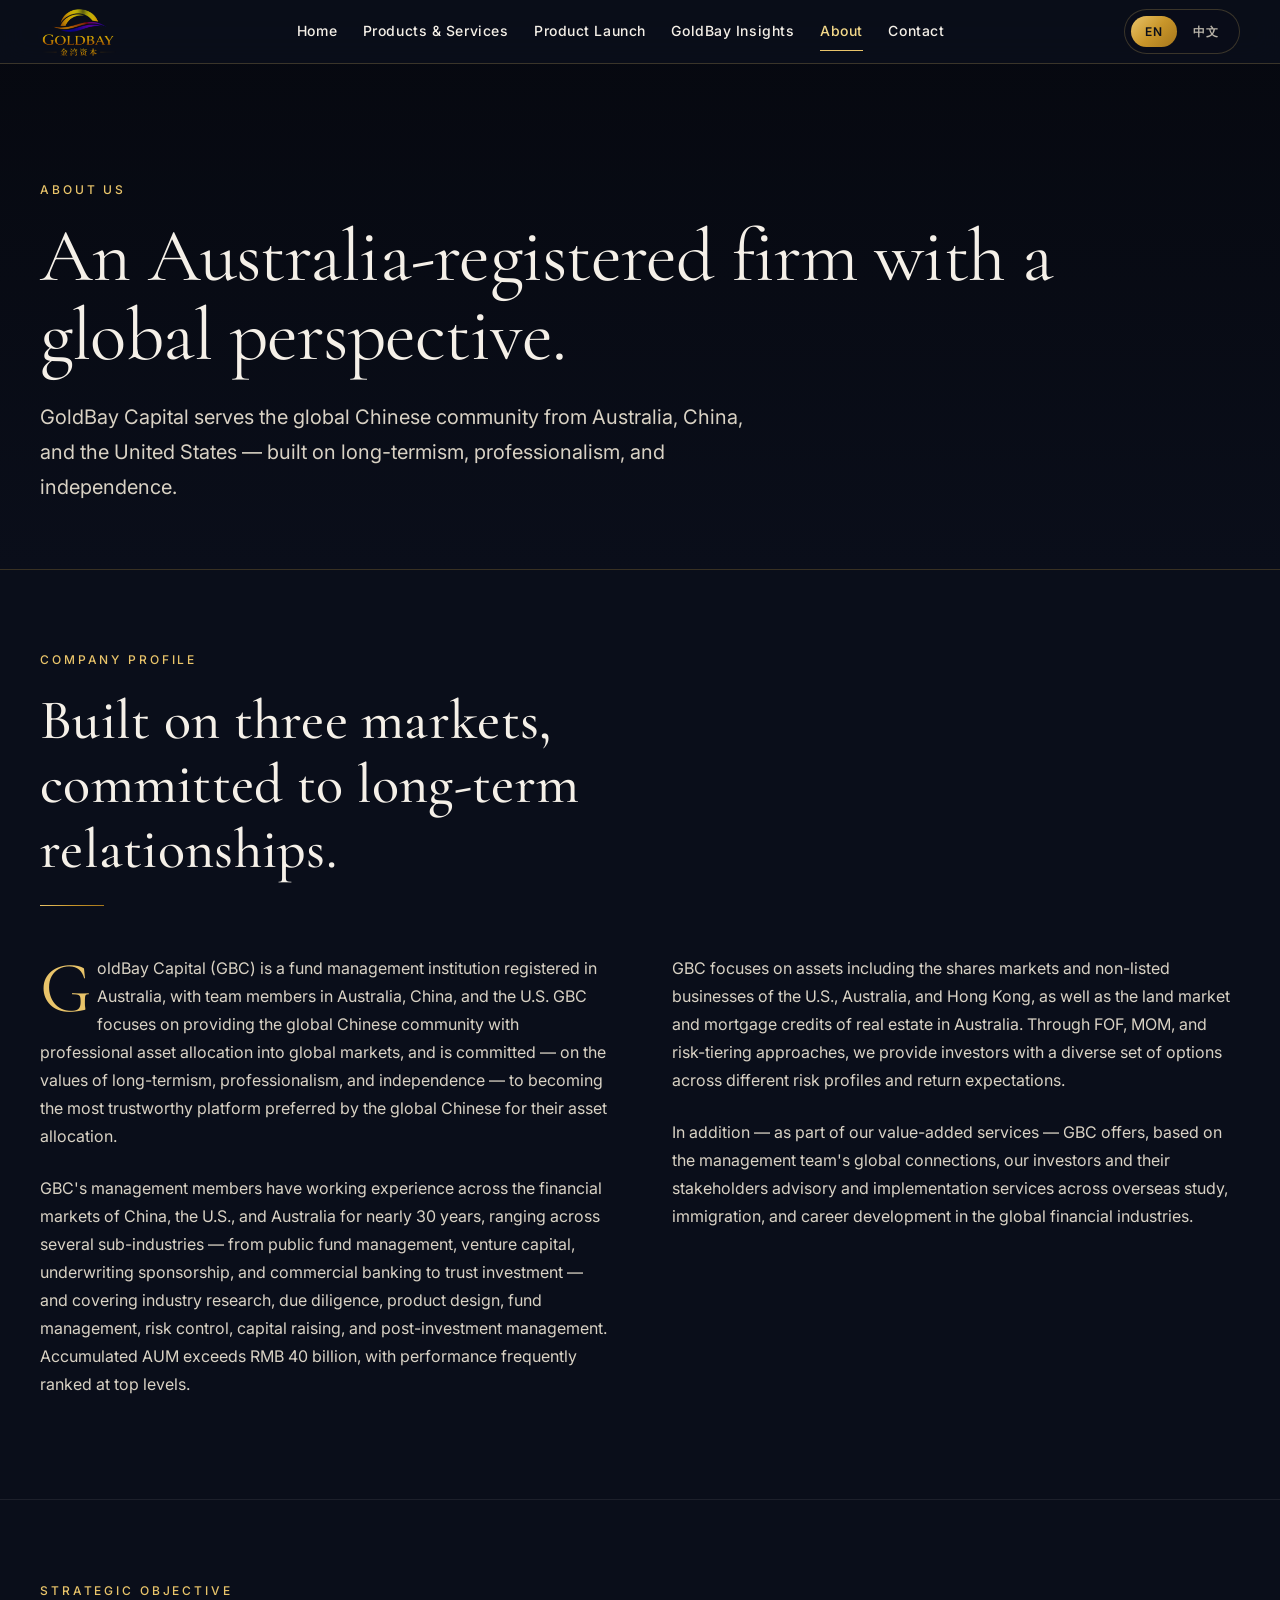
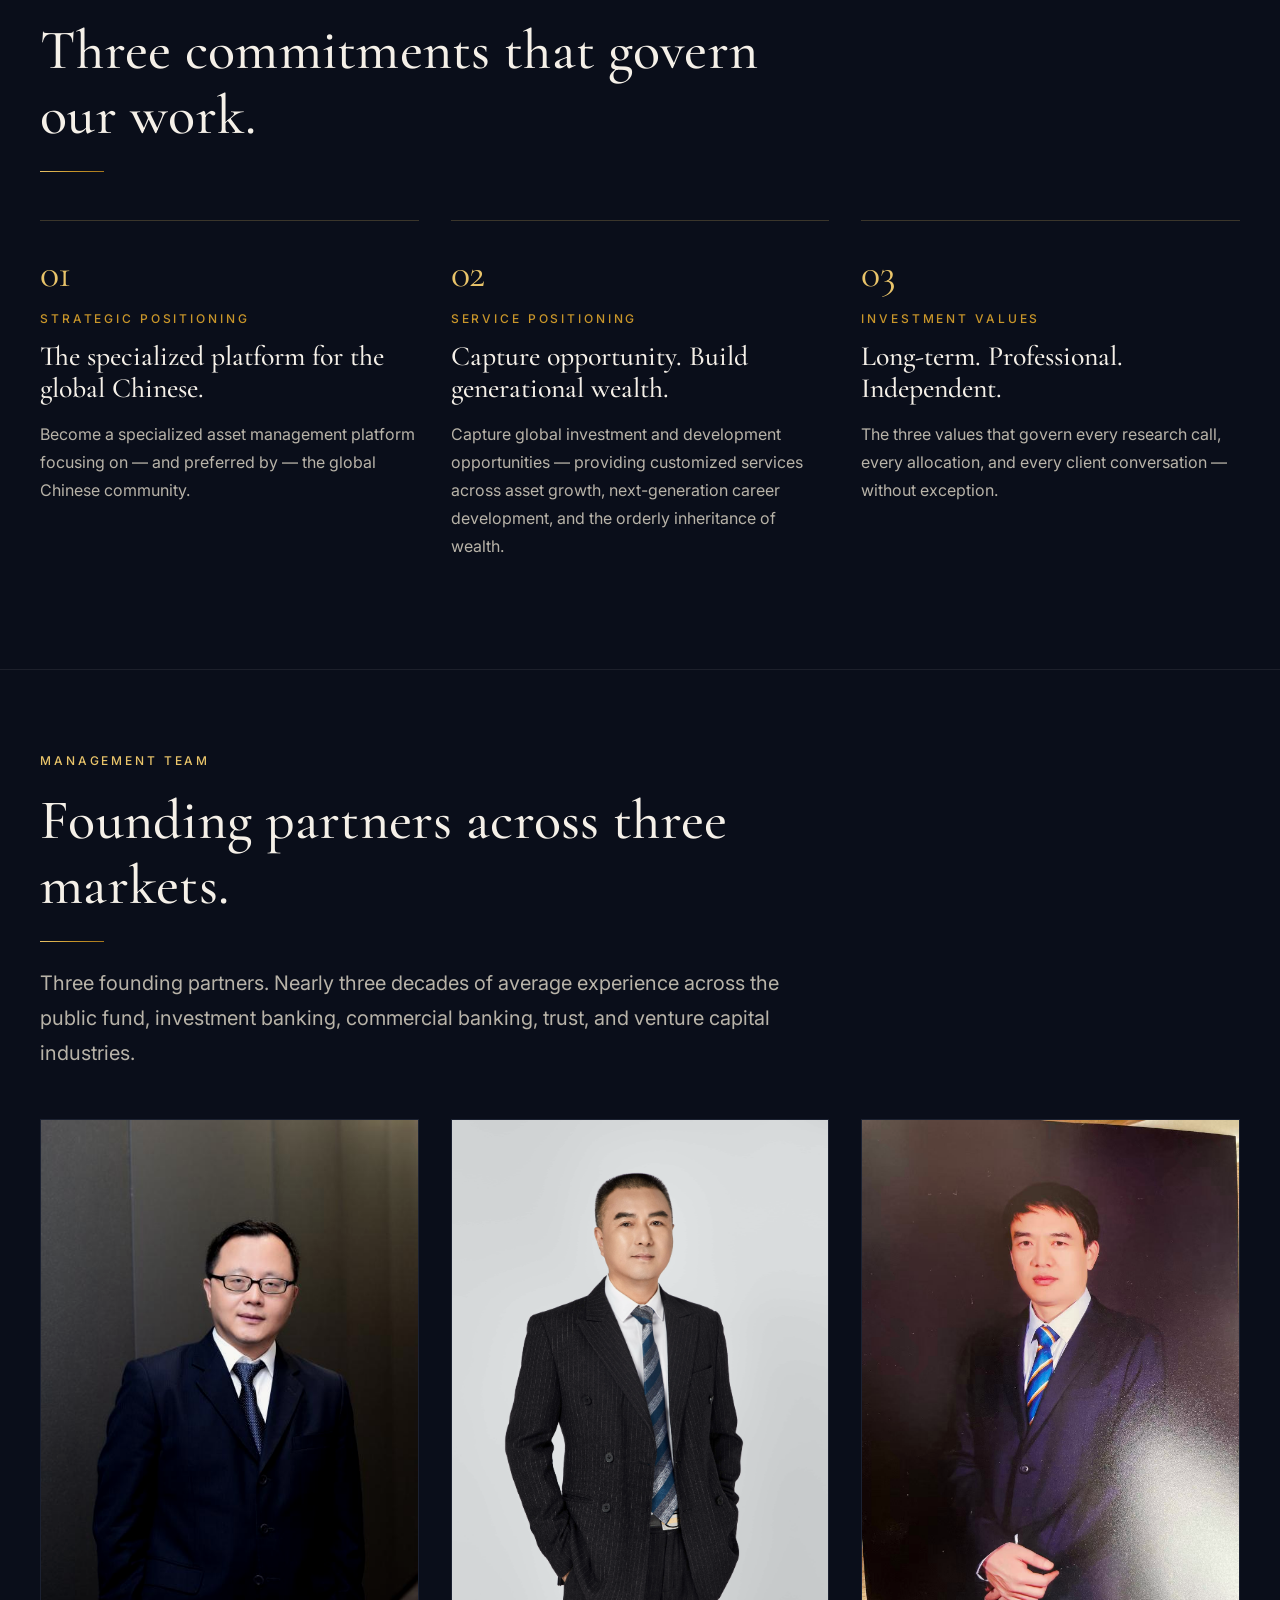
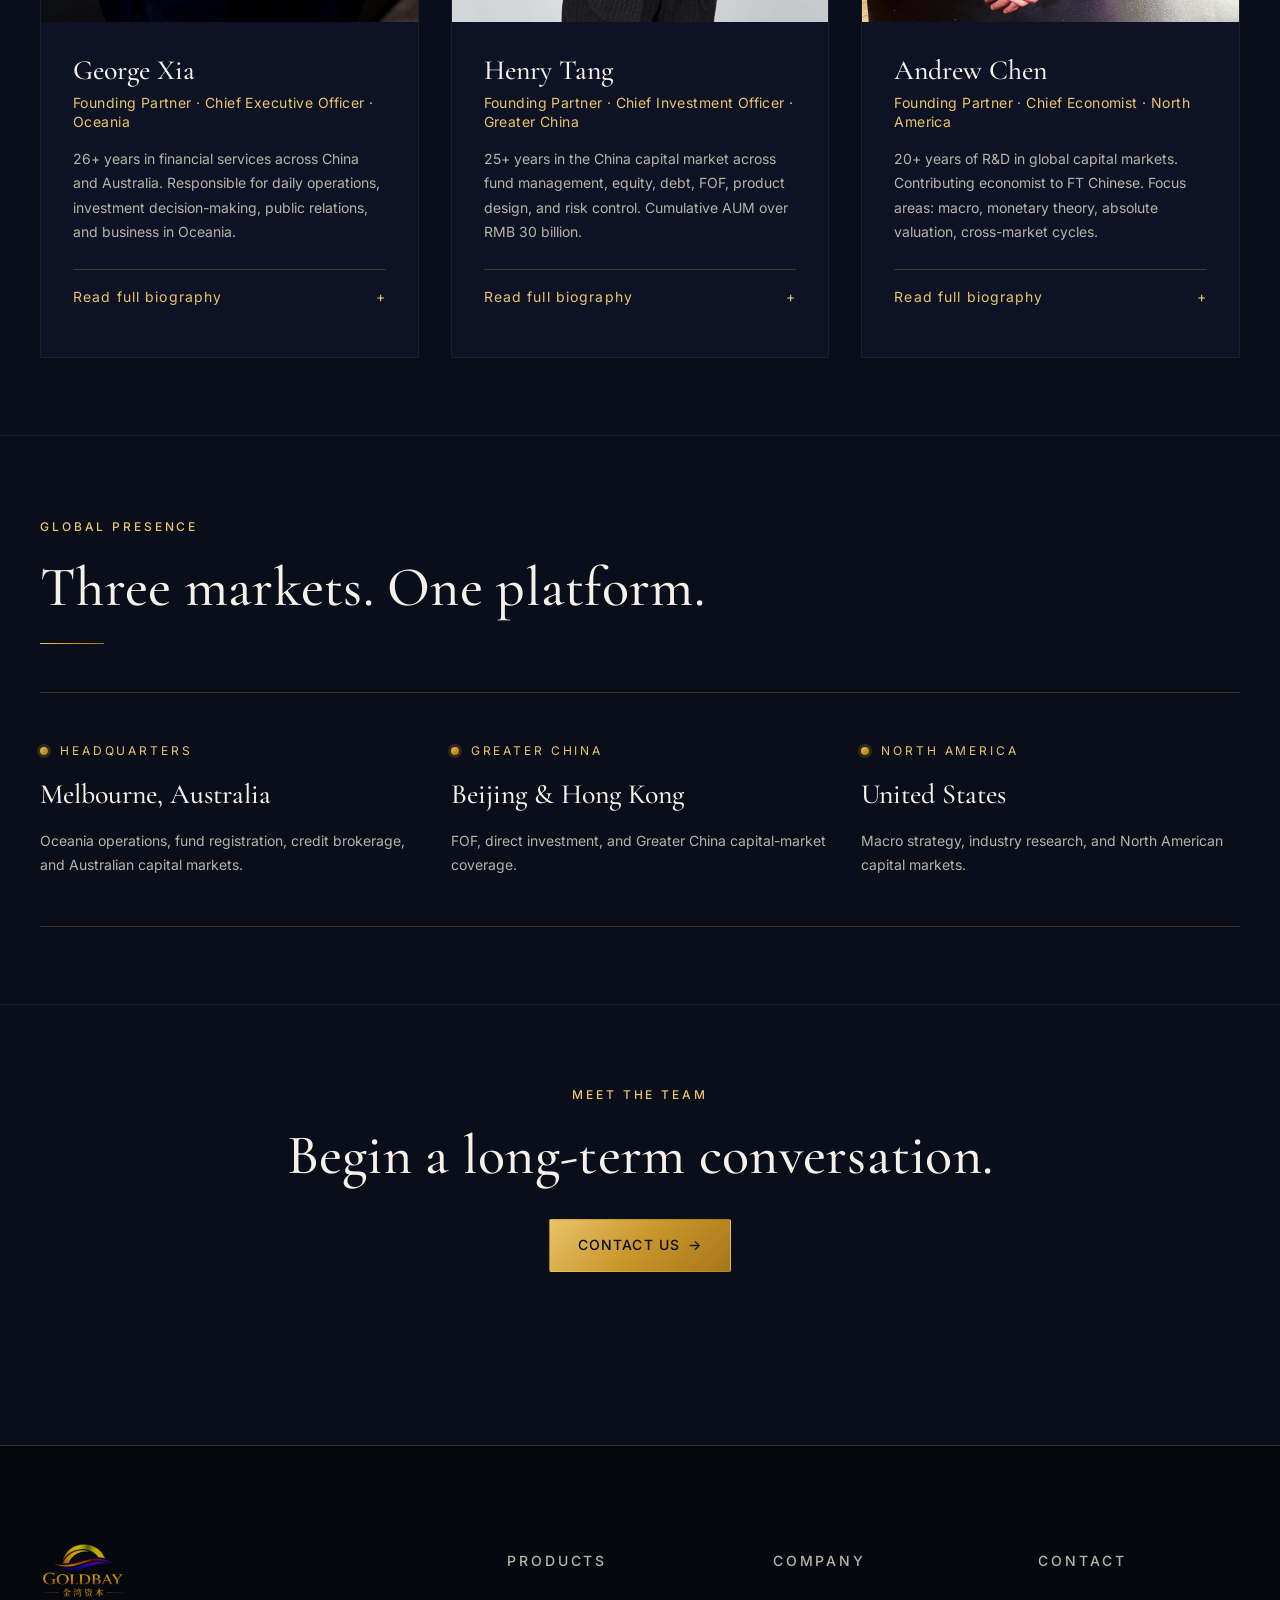
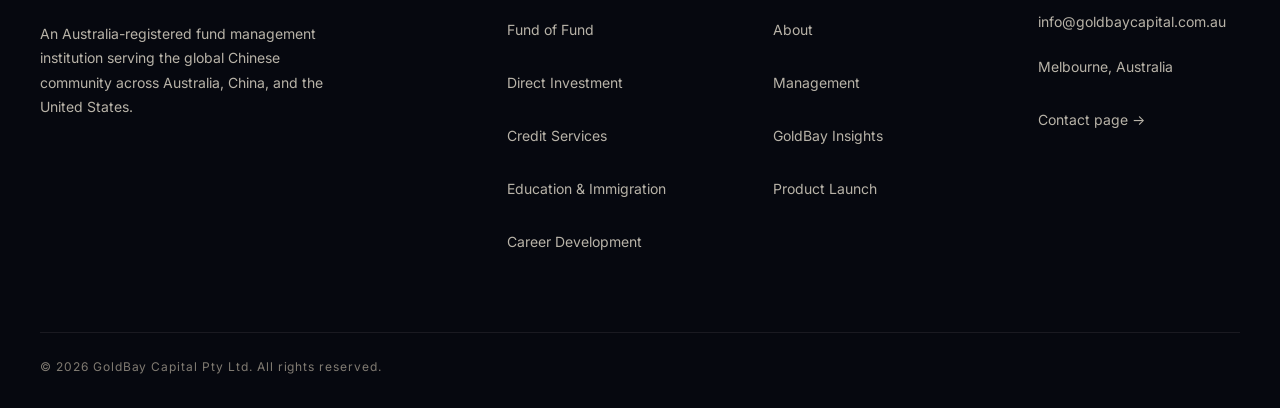
==== about.html @ 4965d11f "init" ====
<!doctype html>
<html lang="en" data-lang="en">
<head>
<meta charset="utf-8">
<meta name="viewport" content="width=device-width, initial-scale=1">
<title>About · GoldBay Capital · 金湾资本</title>
<meta name="description" content="About GoldBay Capital — company profile, strategic vision, and the founding partners behind the firm.">
<meta name="theme-color" content="#0A0E1A">
<link rel="icon" href="assets/img/Logo.png">
<link rel="preconnect" href="https://fonts.googleapis.com">
<link rel="preconnect" href="https://fonts.gstatic.com" crossorigin>
<link rel="stylesheet" href="https://fonts.googleapis.com/css2?family=Cormorant+Garamond:wght@400;500;600&family=Inter:wght@400;500;600&family=Noto+Serif+SC:wght@400;500;600;700&display=swap">
<link rel="stylesheet" href="css/tokens.css">
<link rel="stylesheet" href="css/base.css">
<link rel="stylesheet" href="css/components.css">
<link rel="stylesheet" href="css/pages.css">
<script src="js/i18n.js"></script>
</head>
<body>

<header class="site-header is-solid" data-cms="header">
  <div class="header-inner">
    <a class="site-logo" href="index.html" aria-label="GoldBay Capital — Home">
      <img src="assets/img/Logo.png" alt="GoldBay Capital">
    </a>
    <nav class="primary-nav" aria-label="Primary">
      <a href="index.html"><span lang="en">Home</span><span lang="zh">首页</span></a>
      <a href="products.html"><span lang="en">Products &amp; Services</span><span lang="zh">产品与服务</span></a>
      <a href="product-launch.html"><span lang="en">Product Launch</span><span lang="zh">产品发布</span></a>
      <a href="insights.html"><span lang="en">GoldBay Insights</span><span lang="zh">金湾视点</span></a>
      <a href="about.html" aria-current="page"><span lang="en">About</span><span lang="zh">关于我们</span></a>
      <a href="contact.html"><span lang="en">Contact</span><span lang="zh">联系我们</span></a>
    </nav>
    <div class="header-utility">
      <div class="lang-toggle" role="group" aria-label="Language">
        <button data-lang="en" aria-pressed="true">EN</button>
        <button data-lang="zh" aria-pressed="false">中文</button>
      </div>
      <button class="menu-toggle" aria-label="Menu" aria-expanded="false" aria-controls="mobile-nav"><span></span></button>
    </div>
  </div>
</header>

<nav class="mobile-nav" id="mobile-nav" aria-label="Mobile">
  <a href="index.html"><span lang="en">Home</span><span lang="zh">首页</span></a>
  <a href="products.html"><span lang="en">Products &amp; Services</span><span lang="zh">产品与服务</span></a>
  <a href="product-launch.html"><span lang="en">Product Launch</span><span lang="zh">产品发布</span></a>
  <a href="insights.html"><span lang="en">GoldBay Insights</span><span lang="zh">金湾视点</span></a>
  <a href="about.html"><span lang="en">About</span><span lang="zh">关于我们</span></a>
  <a href="contact.html"><span lang="en">Contact</span><span lang="zh">联系我们</span></a>
</nav>

<main>

  <section class="page-header" data-cms="page-header">
    <div class="container">
      <span class="eyebrow"><span lang="en">About Us</span><span lang="zh">关于我们</span></span>
      <h1 class="page-header__title">
        <span lang="en">An Australia-registered firm with a global perspective.</span>
        <span lang="zh">扎根澳洲，放眼全球的基金管理机构。</span>
      </h1>
      <p class="page-header__lead">
        <span lang="en">GoldBay Capital serves the global Chinese community from Australia, China, and the United States — built on long-termism, professionalism, and independence.</span>
        <span lang="zh">金湾资本注册于澳大利亚，管理团队分布于澳洲、中国和美国——以长期、专业、独立为准则，专注服务全球华人。</span>
      </p>
    </div>
  </section>

  <section class="section" id="profile" data-cms="company-profile">
    <div class="container">
      <div class="section-head">
        <span class="eyebrow"><span lang="en">Company Profile</span><span lang="zh">公司简介</span></span>
        <h2 class="section-title">
          <span lang="en">Built on three markets, committed to long-term relationships.</span>
          <span lang="zh">立足三大市场，致力长期关系。</span>
        </h2>
        <div class="gold-rule"></div>
      </div>

      <div class="profile-prose">
        <div>
          <div lang="en">
            <p>GoldBay Capital (GBC) is a fund management institution registered in Australia, with team members in Australia, China, and the U.S. GBC focuses on providing the global Chinese community with professional asset allocation into global markets, and is committed — on the values of long-termism, professionalism, and independence — to becoming the most trustworthy platform preferred by the global Chinese for their asset allocation.</p>
            <p>GBC's management members have working experience across the financial markets of China, the U.S., and Australia for nearly 30 years, ranging across several sub-industries — from public fund management, venture capital, underwriting sponsorship, and commercial banking to trust investment — and covering industry research, due diligence, product design, fund management, risk control, capital raising, and post-investment management. Accumulated AUM exceeds RMB 40 billion, with performance frequently ranked at top levels.</p>
          </div>
          <div lang="zh">
            <p>金湾资本是一家注册在澳大利亚，管理团队分布于澳洲、中国和美国的基金管理机构。秉承长期、专业和独立的服务理念，专注为全球华人提供专业的资产全球配置服务，致力于成为全球华人资产配置的最值得信赖的首选平台。</p>
            <p>金湾资本的管理团队在中国、美国和澳洲三个金融市场平均拥有近30年的工作经验，横跨公募基金、风险投资、保荐承销、商业银行和信托投资等多个金融子行业，涵盖资本市场、信贷市场和另类市场的行业研究、尽职调查、产品设计、基金管理、风险控制、资金募集和投后管理等领域，累计资产管理规模接近400亿元人民币，并在当地市场排名中多次名列前茅。</p>
          </div>
        </div>
        <div>
          <div lang="en">
            <p>GBC focuses on assets including the shares markets and non-listed businesses of the U.S., Australia, and Hong Kong, as well as the land market and mortgage credits of real estate in Australia. Through FOF, MOM, and risk-tiering approaches, we provide investors with a diverse set of options across different risk profiles and return expectations.</p>
            <p>In addition — as part of our value-added services — GBC offers, based on the management team's global connections, our investors and their stakeholders advisory and implementation services across overseas study, immigration, and career development in the global financial industries.</p>
          </div>
          <div lang="zh">
            <p>金湾资本关注的资产包括美国、澳洲和香港的股票市场、非上市公司股权投资市场，以及澳洲的土地投资市场和房地产抵押信贷市场。通过 FOF、MOM 与风险分层等方式，为不同风险偏好和投资回报期望的投资者提供种类丰富的投资选择。</p>
            <p>此外，作为增值服务的一部分，金湾资本凭借其管理团队的全球资源网络，为我们的投资人及其利益相关人提供全球留学移民和金融职业发展的咨询和实施服务。</p>
          </div>
        </div>
      </div>
    </div>
  </section>

  <section class="section" id="vision" data-cms="strategic-vision">
    <div class="container">
      <div class="section-head">
        <span class="eyebrow"><span lang="en">Strategic Objective</span><span lang="zh">战略目标</span></span>
        <h2 class="section-title">
          <span lang="en">Three commitments that govern our work.</span>
          <span lang="zh">指引我们工作的三项承诺。</span>
        </h2>
        <div class="gold-rule"></div>
      </div>

      <div class="pillars">
        <article class="pillar" data-cms-field="pillar-1">
          <span class="pillar__number">01</span>
          <span class="pillar__label"><span lang="en">Strategic Positioning</span><span lang="zh">战略定位</span></span>
          <h3 class="pillar__title">
            <span lang="en">The specialized platform for the global Chinese.</span>
            <span lang="zh">专注服务全球华人的首选资产管理平台。</span>
          </h3>
          <p class="pillar__body">
            <span lang="en">Become a specialized asset management platform focusing on — and preferred by — the global Chinese community.</span>
            <span lang="zh">致力于成为专注服务全球华人的首选专业资产管理服务平台。</span>
          </p>
        </article>
        <article class="pillar" data-cms-field="pillar-2">
          <span class="pillar__number">02</span>
          <span class="pillar__label"><span lang="en">Service Positioning</span><span lang="zh">服务定位</span></span>
          <h3 class="pillar__title">
            <span lang="en">Capture opportunity. Build generational wealth.</span>
            <span lang="zh">捕捉全球机会，传承家族财富。</span>
          </h3>
          <p class="pillar__body">
            <span lang="en">Capture global investment and development opportunities — providing customized services across asset growth, next-generation career development, and the orderly inheritance of wealth.</span>
            <span lang="zh">捕捉全球投资机会和发展机会，为我们投资人的资产保值增值、子女职业发展和财富有序传承提供定制化服务。</span>
          </p>
        </article>
        <article class="pillar" data-cms-field="pillar-3">
          <span class="pillar__number">03</span>
          <span class="pillar__label"><span lang="en">Investment Values</span><span lang="zh">投资价值观</span></span>
          <h3 class="pillar__title">
            <span lang="en">Long-term. Professional. Independent.</span>
            <span lang="zh">长期。专业。独立。</span>
          </h3>
          <p class="pillar__body">
            <span lang="en">The three values that govern every research call, every allocation, and every client conversation — without exception.</span>
            <span lang="zh">贯穿每一次研究判断、每一项资产配置和每一次客户对话的三项原则，恒久不变。</span>
          </p>
        </article>
      </div>
    </div>
  </section>

  <section class="section" id="team" data-cms="management-team">
    <div class="container">
      <div class="section-head">
        <span class="eyebrow"><span lang="en">Management Team</span><span lang="zh">管理团队</span></span>
        <h2 class="section-title">
          <span lang="en">Founding partners across three markets.</span>
          <span lang="zh">跨越三大市场的创始合伙人。</span>
        </h2>
        <div class="gold-rule"></div>
        <p class="section-lead">
          <span lang="en">Three founding partners. Nearly three decades of average experience across the public fund, investment banking, commercial banking, trust, and venture capital industries.</span>
          <span lang="zh">三位创始合伙人，平均近三十年的从业经历，横跨公募基金、投资银行、商业银行、信托与风险投资行业。</span>
        </p>
      </div>

      <div class="team-grid">

        <article class="team-card" data-cms="team-george">
          <div class="team-card__portrait">
            <img src="assets/img/georgexia.jpg" alt="George Xia — Founding Partner, Chief Executive Officer" loading="lazy">
          </div>
          <div class="team-card__body">
            <h3 class="team-card__name"><span lang="en">George Xia</span><span lang="zh">夏锋</span></h3>
            <p class="team-card__title">
              <span lang="en">Founding Partner · Chief Executive Officer · Oceania</span>
              <span lang="zh">创始合伙人 · 首席执行官 · 大洋洲业务</span>
            </p>
            <p class="team-card__summary">
              <span lang="en">26+ years in financial services across China and Australia. Responsible for daily operations, investment decision-making, public relations, and business in Oceania.</span>
              <span lang="zh">在中国与澳洲金融行业拥有 26 年以上工作经验。主管公司日常运营、投资决策、公共关系与大洋洲业务。</span>
            </p>
            <button class="team-card__toggle" aria-expanded="false">
              <span><span lang="en">Read full biography</span><span lang="zh">查看完整履历</span></span>
              <span class="team-card__toggle-icon" aria-hidden="true">+</span>
            </button>
            <div class="team-card__full">
              <div lang="en">
                <p>George Xia has over 26 years of working experience in the financial services industry across China and Australia. He has served as Project Manager of the Overseas Cooperation Department of Yuejin Motor Group, Senior Trust Manager of Union Trust, Deputy General Manager of the Corporate Banking Department of the Shanghai Branch of Shenzhen Development Bank (000001.SZ), Deputy CEO of the Shanghai Trust Registration Center, Deputy General Manager of the Shanghai Urban Construction (now STEC 600820.SH) Fund Management Co., Ltd., and Founding Partner of Meditation Capital.</p>
                <p>Across these roles he has held positions as Chairman, CEO, and board member of several invested companies, and has published specialized papers in top professional journals in China including the website of the Legislative Affairs Office of the State Council, China Bond, China Investment, and Civil Engineering Economy.</p>
                <p>He has also held positions in non-profit organizations: Vice Chairman of the first session BOD of the Tsinghua Alumni Go Association, Expert Judicator (Venture Capital) for the 15th Chunhui Competition of Entrepreneurship and Innovation for Chinese Students in Melbourne, BOD member of the Australia Sichuan Business Association, BOD member of the Melbourne Tsinghua Alumni Association, and BOD member of the Melbourne SEU Association.</p>
                <p>He holds a Bachelor of Engineering from Southeast University (SEU), a Master of Economics from the National University of Singapore (NUS), and an EMBA from Tsinghua University. He holds memberships and certificates of the Asset Management Association of China (AMAC), RG146, and the Finance Brokers Association of Australia (FBAA).</p>
              </div>
              <div lang="zh">
                <p>夏锋先生在中国和澳洲金融行业有超过 26 年的工作经验。先后担任跃进汽车集团公司海外合作部项目经理、联华信托高级信托业务经理、深圳发展银行（000001.SZ）上海分行公司业务部副总经理、上海信托登记中心常务副主任、上海城建（现更名为隧道股份 600820.SH）投资基金管理公司常务副总经理和观奕资本创始合伙人。</p>
                <p>期间兼任多家被投公司董事长、总经理和董事等职位，并在国务院法制办官网、《中国债券》、《中国投资》和《市政工程经济》等多家权威媒体期刊发表专业论文。</p>
                <p>夏锋先生先后担任清华大学校友围棋协会第一届理事会副理事长、第十五届"春晖杯"中国留学人员创新创业大赛墨尔本预选赛专家评委、澳大利亚四川商会理事、墨尔本清华校友会理事和墨尔本东南大学校友会理事等职。</p>
                <p>夏锋先生分别从东南大学、新加坡国立（NUS）大学和清华大学获得工学学士、经济学硕士和 EMBA 等学位，持有中国证券基金业协会基金从业证书、澳洲 RG146 和澳洲贷款中介从业证书。</p>
              </div>
            </div>
          </div>
        </article>

        <article class="team-card" data-cms="team-henry">
          <div class="team-card__portrait">
            <img src="assets/img/henrytang.jpg" alt="Henry Tang — Founding Partner, Chief Investment Officer" loading="lazy">
          </div>
          <div class="team-card__body">
            <h3 class="team-card__name"><span lang="en">Henry Tang</span><span lang="zh">唐红林</span></h3>
            <p class="team-card__title">
              <span lang="en">Founding Partner · Chief Investment Officer · Greater China</span>
              <span lang="zh">创始合伙人 · 首席投资官 · 大中华区业务</span>
            </p>
            <p class="team-card__summary">
              <span lang="en">25+ years in the China capital market across fund management, equity, debt, FOF, product design, and risk control. Cumulative AUM over RMB 30 billion.</span>
              <span lang="zh">在中国资本市场 25 年以上经验，涵盖基金管理、股权与债券投资、FOF、产品设计与风险控制，累计基金管理规模超过 300 亿元人民币。</span>
            </p>
            <button class="team-card__toggle" aria-expanded="false">
              <span><span lang="en">Read full biography</span><span lang="zh">查看完整履历</span></span>
              <span class="team-card__toggle-icon" aria-hidden="true">+</span>
            </button>
            <div class="team-card__full">
              <div lang="en">
                <p>Henry Tang has over 25 years of working experience in the China capital market. His scope ranges from fund management, equity investment, debt investment, and FOF to product design and risk control — making him an all-round top investor in China, with cumulative AUM of over RMB 30 billion.</p>
                <p>He has served as Project Manager of the Investment Banking Department of Great Wall Securities (002939.SZ); Industry Analyst and then Fund Manager of Dacheng Fund Management; Director of Asset Management, Chief Strategy Analyst and Fund Manager of the first FOF at CITIC Securities (600030.SH); General Manager of the Multi-Asset Management Department of China Securities (601066.SH, 6066.HK); CEO of CSC Asset Management Co., Ltd.; and Co-CEO of Beijing Genesis Investment Management Co., Ltd.</p>
                <p>He is among the first batch of public fund managers in China and the first batch of Golden Bull fund managers — the top award in China's fund management industry. He has abundant experience in absolute-return investment: at CITIC Securities he managed enterprise annuity funds of over RMB 10 billion with positive returns every year, ranking top in the whole market. As the founder of FOF business at China Securities, his outsourced fund-management return ranked No.1 in 2021.</p>
                <p>He has taken positions as External Expert invited by PICC (601319.SH, 01339.HK), independent board member of IPE Pack (6616.HK), and Deputy Secretary-General of Liuzhou City on a temporary appointment.</p>
                <p>He holds a Bachelor of Science and Master of Management from Beijing University and an MBA from the University of Wisconsin — Madison. He holds memberships and certificates of the CFA (U.S.), CPA (China), the Securities Association of China (SAC), AMAC, and the Hong Kong Securities Institute (HKSI).</p>
              </div>
              <div lang="zh">
                <p>唐红林先生在中国资本市场有超过 25 年的工作经验，其工作范围涵盖基金管理、股权投资、债券投资、FOF 投资、产品设计和风险控制等领域，是国内资本市场顶级的全能型选手，累计基金管理规模超过 300 亿元人民币。</p>
                <p>先后担任长城证券（002939.SZ）投资银行部项目经理、大成基金行业研究员和基金经理、中信证券（600030.SH）资产管理部总监、首席策略分析师并兼任中信证券首支 FOF 基金投资经理、汇赢基金筹备组负责人、中信建投（601066.SH，6066.HK）多元资产管理部总经理、中信建投利信资本管理公司总经理、北京源晖投资管理公司联席总经理等职位。</p>
                <p>唐红林先生是国内第一批公募基金经理，第一批金牛基金经理，管理过中信证券上百亿人民币规模的企业年金账户，每年都是正收益，收益率市场排名居前，有着丰富的绝对收益经验。作为中信建投基金 FOF 业务创办人，2021 年委外投资业绩第一。</p>
                <p>唐红林先生曾任中国人保（601319.SH，01339.HK）外部专家委员和环球新材（6616.HK）独立董事，并曾挂职柳州市人民政府副秘书长。</p>
                <p>唐红林先生先后从北京大学获得理学学士和管理学硕士，以及美国威斯康星（The University of Wisconsin - Madison）大学 MBA 学位，并持有美国金融注册分析师（CFA）、中国注册会计师（CPA）和中国及香港证券从业资格等证书。</p>
              </div>
            </div>
          </div>
        </article>

        <article class="team-card" data-cms="team-andrew">
          <div class="team-card__portrait">
            <img src="assets/img/andrewchen.jpg" alt="Andrew Chen — Founding Partner, Chief Economist" loading="lazy">
          </div>
          <div class="team-card__body">
            <h3 class="team-card__name"><span lang="en">Andrew Chen</span><span lang="zh">陈稻田</span></h3>
            <p class="team-card__title">
              <span lang="en">Founding Partner · Chief Economist · North America</span>
              <span lang="zh">创始合伙人 · 首席经济学家 · 北美业务</span>
            </p>
            <p class="team-card__summary">
              <span lang="en">20+ years of R&amp;D in global capital markets. Contributing economist to FT Chinese. Focus areas: macro, monetary theory, absolute valuation, cross-market cycles.</span>
              <span lang="zh">在全球资本市场投研工作 20 年以上。FT 中文网特约经济学家，专注宏观、货币理论、绝对估值与跨市场周期研究。</span>
            </p>
            <button class="team-card__toggle" aria-expanded="false">
              <span><span lang="en">Read full biography</span><span lang="zh">查看完整履历</span></span>
              <span class="team-card__toggle-icon" aria-hidden="true">+</span>
            </button>
            <div class="team-card__full">
              <div lang="en">
                <p>Andrew Chen has over 20 years of working experience in R&amp;D in the global capital market. He has held positions as Assistant Professor of Tennessee State University; Senior Researcher at CITIC Securities (600030.SH) and at the Research Center of the China Securities Regulatory Commission (CSRC); and Research Director of Morgan Stanley Investment Management (China) Co., Ltd.</p>
                <p>He is the economist specially invited by FT Chinese (under UK Financial Times), focusing on macro economy, capital markets, industry research, and absolute valuation of stocks across China and the U.S. He has unique and systematic research outcomes on monetary theory, the interactive effects between financial services and the real economy, and the imbalance and rebalance of economic growth.</p>
                <p>He successfully predicted major events including the end-mechanism and pathway of the U.S. subprime mortgage crisis and the European debt crisis; the strong recovery of the U.S. economy after Covid-19 in 2020; Joe Biden's victory in the 2020 U.S. presidential election; and the ecological environment change of China's internet platforms and subsequent stock-price trends. He is one of the few economists in the world to predict the change in China's economic system at the earliest.</p>
                <p>He holds a Bachelor of Science from Shandong University, a Master of Economics from Beijing University, and a Doctor of Economics from Purdue University. He holds membership and certificate of AMAC.</p>
              </div>
              <div lang="zh">
                <p>陈稻田先生在海内外资本市场拥有超过 20 年投研工作经验。先后担任美国田纳西州立大学经济学助理教授、中信证券（600030.SH）和中国证监会研究中心高级研究员和摩根斯坦利基金研究总监。</p>
                <p>陈稻田先生也是英国金融时报 FT 中文网的特约经济学家，专注中美宏观经济和资本市场、行业研究和股票绝对估值等领域，对货币理论、金融与实体交互作用、经济增长失衡与再平衡等领域有独到和系统的研究成果。</p>
                <p>成功预测了美国次贷与欧债危机的终结机制与路径、2020 年新冠后美国强劲复苏和 2020 年美国拜登胜选等重大事件，成功预测了中国互联网平台生态环境变化与股价走势，是最早预测到近年中国经济体制变化的少数经济学家之一。</p>
                <p>陈稻田先生先后从山东大学、北京大学和美国普渡（Purdue University）大学获得理学学士、经济学硕士和经济学博士学位，拥有基金从业资格。</p>
              </div>
            </div>
          </div>
        </article>

      </div>
    </div>
  </section>

  <section class="section" id="presence" data-cms="global-presence">
    <div class="container">
      <div class="section-head">
        <span class="eyebrow"><span lang="en">Global Presence</span><span lang="zh">全球布局</span></span>
        <h2 class="section-title">
          <span lang="en">Three markets. One platform.</span>
          <span lang="zh">三大市场，统一平台。</span>
        </h2>
        <div class="gold-rule"></div>
      </div>
      <div class="presence">
        <div class="presence__item">
          <span class="presence__marker"><span lang="en">Headquarters</span><span lang="zh">总部</span></span>
          <span class="presence__region"><span lang="en">Melbourne, Australia</span><span lang="zh">澳大利亚 · 墨尔本</span></span>
          <span class="presence__scope">
            <span lang="en">Oceania operations, fund registration, credit brokerage, and Australian capital markets.</span>
            <span lang="zh">大洋洲运营、基金注册、信贷中介业务与澳洲资本市场。</span>
          </span>
        </div>
        <div class="presence__item">
          <span class="presence__marker"><span lang="en">Greater China</span><span lang="zh">大中华区</span></span>
          <span class="presence__region"><span lang="en">Beijing &amp; Hong Kong</span><span lang="zh">北京 · 香港</span></span>
          <span class="presence__scope">
            <span lang="en">FOF, direct investment, and Greater China capital-market coverage.</span>
            <span lang="zh">FOF、直接投资与大中华区资本市场业务。</span>
          </span>
        </div>
        <div class="presence__item">
          <span class="presence__marker"><span lang="en">North America</span><span lang="zh">北美</span></span>
          <span class="presence__region"><span lang="en">United States</span><span lang="zh">美国</span></span>
          <span class="presence__scope">
            <span lang="en">Macro strategy, industry research, and North American capital markets.</span>
            <span lang="zh">宏观策略、行业研究与北美资本市场。</span>
          </span>
        </div>
      </div>
    </div>
  </section>

  <section class="section cta-band" data-cms="cta">
    <div class="container">
      <span class="eyebrow"><span lang="en">Meet the team</span><span lang="zh">联系团队</span></span>
      <h2 class="section-title" style="margin-top: 1rem;">
        <span lang="en">Begin a long-term conversation.</span>
        <span lang="zh">开启一段长期的对话。</span>
      </h2>
      <a class="btn btn--gold" href="contact.html">
        <span lang="en">Contact us</span>
        <span lang="zh">联系我们</span>
        <span class="arrow" aria-hidden="true">→</span>
      </a>
    </div>
  </section>

</main>

<footer class="site-footer" data-cms="footer">
  <div class="container">
    <div class="footer-grid">
      <div class="footer-brand">
        <img src="assets/img/Logo.png" alt="GoldBay Capital">
        <p class="footer-tagline">
          <span lang="en">An Australia-registered fund management institution serving the global Chinese community across Australia, China, and the United States.</span>
          <span lang="zh">注册于澳大利亚，管理团队分布于澳洲、中国与美国的基金管理机构，专注服务全球华人。</span>
        </p>
      </div>
      <div class="footer-col">
        <h4><span lang="en">Products</span><span lang="zh">产品</span></h4>
        <a href="products.html#fof"><span lang="en">Fund of Fund</span><span lang="zh">FOF 基金中基金</span></a>
        <a href="products.html#direct"><span lang="en">Direct Investment</span><span lang="zh">直接投资</span></a>
        <a href="products.html#credit"><span lang="en">Credit Services</span><span lang="zh">信贷服务</span></a>
        <a href="products.html#education"><span lang="en">Education &amp; Immigration</span><span lang="zh">教育与移民</span></a>
        <a href="products.html#career"><span lang="en">Career Development</span><span lang="zh">职业发展</span></a>
      </div>
      <div class="footer-col">
        <h4><span lang="en">Company</span><span lang="zh">公司</span></h4>
        <a href="about.html"><span lang="en">About</span><span lang="zh">关于我们</span></a>
        <a href="about.html#team"><span lang="en">Management</span><span lang="zh">管理团队</span></a>
        <a href="insights.html"><span lang="en">GoldBay Insights</span><span lang="zh">金湾视点</span></a>
        <a href="product-launch.html"><span lang="en">Product Launch</span><span lang="zh">产品发布</span></a>
      </div>
      <div class="footer-col">
        <h4><span lang="en">Contact</span><span lang="zh">联系</span></h4>
        <a href="mailto:info@goldbaycapital.com.au">info@goldbaycapital.com.au</a>
        <span><span lang="en">Melbourne, Australia</span><span lang="zh">澳大利亚 · 墨尔本</span></span>
        <a href="contact.html"><span lang="en">Contact page →</span><span lang="zh">前往联系页 →</span></a>
      </div>
    </div>
    <div class="footer-bottom">
      <span>© 2026 GoldBay Capital Pty Ltd. <span lang="en">All rights reserved.</span><span lang="zh" class="inline">版权所有。</span></span>
    </div>
  </div>
</footer>

<script src="js/nav.js"></script>
</body>
</html>
---- css/tokens.css ----
:root {
  --ink-950: #06080F;
  --ink-900: #0A0E1A;
  --ink-800: #0D1325;
  --ink-700: #141B33;
  --ink-600: #1E2742;

  --ivory: #F5F0E8;
  --ivory-dim: #D9D2C4;
  --warm-grey: #B8B3A8;
  --warm-grey-dim: #807B72;

  --gold-600: #A5761C;
  --gold-500: #C9962A;
  --gold-400: #E9C46A;
  --gold-300: #F4D98A;
  --gold-gradient: linear-gradient(135deg, #E9C46A 0%, #C9962A 50%, #A5761C 100%);

  --plum-800: #291B3D;
  --plum-700: #3E2857;

  --font-serif-en: 'Cormorant Garamond', 'Times New Roman', serif;
  --font-sans-en: 'Inter', -apple-system, BlinkMacSystemFont, 'Helvetica Neue', Arial, sans-serif;
  --font-serif-zh: 'Noto Serif SC', 'Source Han Serif SC', 'Songti SC', 'SimSun', serif;

  --fs-display: clamp(2.75rem, 1.5rem + 4vw, 5.5rem);
  --fs-h1: clamp(2.25rem, 1.5rem + 2.5vw, 4rem);
  --fs-h2: clamp(1.75rem, 1.25rem + 1.5vw, 2.75rem);
  --fs-h3: clamp(1.35rem, 1.1rem + 0.8vw, 1.75rem);
  --fs-lead: clamp(1.05rem, 0.95rem + 0.4vw, 1.25rem);
  --fs-body: 1rem;
  --fs-small: 0.875rem;
  --fs-micro: 0.75rem;

  --lh-tight: 1.15;
  --lh-snug: 1.3;
  --lh-normal: 1.6;
  --lh-relaxed: 1.75;

  --tracking-wide: 0.08em;
  --tracking-wider: 0.16em;
  --tracking-widest: 0.24em;

  --space-1: 0.25rem;
  --space-2: 0.5rem;
  --space-3: 0.75rem;
  --space-4: 1rem;
  --space-5: 1.5rem;
  --space-6: 2rem;
  --space-7: 3rem;
  --space-8: 4rem;
  --space-9: 6rem;
  --space-10: 8rem;

  --container-max: 1280px;
  --container-pad: clamp(1.25rem, 4vw, 2.5rem);
  --section-y: clamp(4rem, 6vw, 6rem);

  --radius-sm: 2px;
  --radius-md: 4px;
  --radius-lg: 8px;

  --transition-fast: 180ms cubic-bezier(0.4, 0, 0.2, 1);
  --transition-base: 280ms cubic-bezier(0.4, 0, 0.2, 1);
  --transition-slow: 480ms cubic-bezier(0.4, 0, 0.2, 1);

  --header-h: 80px;
  --header-h-scrolled: 64px;

  --hairline: 1px solid rgba(233, 196, 106, 0.22);
  --hairline-strong: 1px solid rgba(233, 196, 106, 0.45);
  --divider-ink: 1px solid rgba(245, 240, 232, 0.08);

  --z-header: 100;
  --z-overlay: 200;
  --z-modal: 300;
}
---- css/base.css ----
*,
*::before,
*::after {
  box-sizing: border-box;
}

html {
  -webkit-text-size-adjust: 100%;
  -moz-tab-size: 4;
  tab-size: 4;
  scroll-behavior: smooth;
}

body {
  margin: 0;
  min-height: 100vh;
  font-family: var(--font-sans-en);
  font-size: var(--fs-body);
  line-height: var(--lh-normal);
  color: var(--ivory);
  background-color: var(--ink-900);
  -webkit-font-smoothing: antialiased;
  -moz-osx-font-smoothing: grayscale;
  text-rendering: optimizeLegibility;
  overflow-x: hidden;
}

html[data-lang="zh"] body {
  font-family: var(--font-serif-zh);
}

img,
picture,
video,
canvas,
svg {
  display: block;
  max-width: 100%;
}

input,
button,
textarea,
select {
  font: inherit;
  color: inherit;
}

button {
  background: none;
  border: 0;
  cursor: pointer;
  padding: 0;
}

a {
  color: var(--gold-400);
  text-decoration: none;
  transition: color var(--transition-fast);
}

a:hover {
  color: var(--gold-300);
}

a:focus-visible,
button:focus-visible {
  outline: 2px solid var(--gold-400);
  outline-offset: 3px;
}

h1, h2, h3, h4, h5, h6 {
  margin: 0;
  font-weight: 500;
  line-height: var(--lh-tight);
  color: var(--ivory);
}

p {
  margin: 0;
}

ul, ol {
  margin: 0;
  padding: 0;
  list-style: none;
}

::selection {
  background: var(--gold-500);
  color: var(--ink-900);
}

/* bilingual toggle visibility — hide the off-language, preserve natural display type */
html[data-lang="en"] [lang="zh"] { display: none !important; }
html[data-lang="zh"] [lang="en"] { display: none !important; }

/* container */
.container {
  width: 100%;
  max-width: var(--container-max);
  margin-inline: auto;
  padding-inline: var(--container-pad);
}

.section {
  padding-block: var(--section-y);
  position: relative;
}

.section + .section {
  border-top: var(--divider-ink);
}

.eyebrow {
  display: inline-block;
  font-family: var(--font-sans-en);
  font-size: var(--fs-micro);
  font-weight: 500;
  letter-spacing: var(--tracking-widest);
  text-transform: uppercase;
  color: var(--gold-400);
}

html[data-lang="zh"] .eyebrow {
  font-family: var(--font-serif-zh);
  letter-spacing: var(--tracking-wider);
}

.section-title {
  font-family: var(--font-serif-en);
  font-size: var(--fs-h1);
  font-weight: 500;
  letter-spacing: 0.005em;
  margin-top: var(--space-4);
}

html[data-lang="zh"] .section-title {
  font-family: var(--font-serif-zh);
  font-weight: 600;
  letter-spacing: 0.04em;
}

.section-lead {
  max-width: 64ch;
  margin-top: var(--space-5);
  font-size: var(--fs-lead);
  line-height: var(--lh-relaxed);
  color: var(--warm-grey);
}

html[data-lang="zh"] .section-lead {
  max-width: 40em;
  line-height: 1.9;
}

.gold-rule {
  width: 64px;
  height: 1px;
  background: var(--gold-gradient);
  margin-top: var(--space-5);
  margin-bottom: var(--space-5);
}

.gold-rule--short {
  width: 32px;
}

.visually-hidden {
  position: absolute;
  width: 1px;
  height: 1px;
  padding: 0;
  margin: -1px;
  overflow: hidden;
  clip: rect(0, 0, 0, 0);
  white-space: nowrap;
  border: 0;
}

@media (prefers-reduced-motion: reduce) {
  html {
    scroll-behavior: auto;
  }
  *,
  *::before,
  *::after {
    animation-duration: 0.01ms !important;
    animation-iteration-count: 1 !important;
    transition-duration: 0.01ms !important;
  }
}
---- css/components.css ----
/* ================ HEADER ================ */
.site-header {
  position: fixed;
  top: 0;
  left: 0;
  right: 0;
  z-index: var(--z-header);
  height: var(--header-h);
  display: flex;
  align-items: center;
  background: linear-gradient(to bottom, rgba(10, 14, 26, 0.75), rgba(10, 14, 26, 0));
  transition: background-color var(--transition-base), height var(--transition-base), border-color var(--transition-base);
  border-bottom: 1px solid transparent;
}

.site-header.is-scrolled,
.site-header.is-solid {
  height: var(--header-h-scrolled);
  background: rgba(10, 14, 26, 0.94);
  backdrop-filter: blur(14px);
  -webkit-backdrop-filter: blur(14px);
  border-bottom: var(--hairline);
}

.header-inner {
  width: 100%;
  max-width: var(--container-max);
  margin-inline: auto;
  padding-inline: var(--container-pad);
  display: flex;
  align-items: center;
  justify-content: space-between;
  gap: var(--space-6);
}

.site-logo {
  display: inline-flex;
  align-items: center;
  gap: var(--space-3);
  text-decoration: none;
}

.site-logo img {
  height: 50px;
  width: auto;
  transition: height var(--transition-base);
}

.site-header.is-scrolled .site-logo img { height: 36px; }

.primary-nav {
  display: flex;
  gap: clamp(1rem, 2vw, 2rem);
  align-items: center;
}

.primary-nav a {
  position: relative;
  font-size: var(--fs-small);
  font-weight: 500;
  letter-spacing: 0.04em;
  color: var(--ivory);
  padding: var(--space-2) 0;
  transition: color var(--transition-fast);
}

html[data-lang="zh"] .primary-nav a {
  letter-spacing: 0.12em;
  font-family: var(--font-serif-zh);
}

.primary-nav a::after {
  content: '';
  position: absolute;
  left: 0;
  bottom: 0;
  width: 0;
  height: 1px;
  background: var(--gold-400);
  transition: width var(--transition-base);
}

.primary-nav a:hover,
.primary-nav a[aria-current="page"] {
  color: var(--gold-300);
}

.primary-nav a:hover::after,
.primary-nav a[aria-current="page"]::after {
  width: 100%;
}

.header-utility {
  display: flex;
  align-items: center;
  gap: var(--space-4);
}

/* Language toggle */
.lang-toggle {
  display: inline-flex;
  align-items: center;
  padding: 6px;
  border: var(--hairline);
  border-radius: 999px;
  gap: 2px;
  background: rgba(10, 14, 26, 0.4);
}

.lang-toggle button {
  font-size: var(--fs-micro);
  letter-spacing: var(--tracking-wide);
  font-weight: 600;
  padding: 6px 14px;
  border-radius: 999px;
  color: var(--warm-grey);
  transition: color var(--transition-fast), background-color var(--transition-fast);
  text-transform: uppercase;
}

.lang-toggle button[aria-pressed="true"] {
  background: var(--gold-gradient);
  color: var(--ink-900);
}

.lang-toggle button:not([aria-pressed="true"]):hover {
  color: var(--ivory);
}

/* Mobile menu */
.menu-toggle {
  display: none;
  width: 40px;
  height: 40px;
  align-items: center;
  justify-content: center;
  position: relative;
}

.menu-toggle span {
  width: 22px;
  height: 1px;
  background: var(--ivory);
  position: relative;
  transition: background var(--transition-fast);
}

.menu-toggle span::before,
.menu-toggle span::after {
  content: '';
  position: absolute;
  left: 0;
  width: 22px;
  height: 1px;
  background: var(--ivory);
  transition: transform var(--transition-base), top var(--transition-base);
}

.menu-toggle span::before { top: -7px; }
.menu-toggle span::after  { top:  7px; }

.menu-toggle[aria-expanded="true"] span { background: transparent; }
.menu-toggle[aria-expanded="true"] span::before { top: 0; transform: rotate(45deg); }
.menu-toggle[aria-expanded="true"] span::after  { top: 0; transform: rotate(-45deg); }

.mobile-nav {
  position: fixed;
  inset: 0;
  background: rgba(6, 8, 15, 0.98);
  backdrop-filter: blur(20px);
  z-index: calc(var(--z-header) - 1);
  display: flex;
  flex-direction: column;
  align-items: center;
  justify-content: center;
  gap: var(--space-6);
  padding: var(--header-h) var(--container-pad) var(--space-8);
  opacity: 0;
  pointer-events: none;
  transition: opacity var(--transition-base);
}

.mobile-nav.is-open {
  opacity: 1;
  pointer-events: auto;
}

.mobile-nav a {
  font-family: var(--font-serif-en);
  font-size: clamp(1.5rem, 5vw, 2.25rem);
  color: var(--ivory);
  font-weight: 400;
}

html[data-lang="zh"] .mobile-nav a {
  font-family: var(--font-serif-zh);
  font-weight: 500;
}

@media (max-width: 900px) {
  .primary-nav { display: none; }
  .menu-toggle { display: inline-flex; }
}

/* ================ BUTTONS ================ */
.btn {
  display: inline-flex;
  align-items: center;
  gap: var(--space-2);
  padding: 14px 28px;
  font-family: var(--font-sans-en);
  font-size: var(--fs-small);
  font-weight: 500;
  letter-spacing: var(--tracking-wide);
  text-transform: uppercase;
  border-radius: var(--radius-sm);
  transition: all var(--transition-base);
  cursor: pointer;
  border: 1px solid transparent;
}

html[data-lang="zh"] .btn {
  font-family: var(--font-serif-zh);
  letter-spacing: 0.12em;
  text-transform: none;
}

.btn--gold {
  background: var(--gold-gradient);
  color: var(--ink-900);
}

.btn--gold:hover {
  transform: translateY(-1px);
  box-shadow: 0 8px 24px -8px rgba(201, 150, 42, 0.5);
  color: var(--ink-900);
}

.btn--ghost {
  color: var(--ivory);
  border-color: rgba(233, 196, 106, 0.4);
}

.btn--ghost:hover {
  color: var(--gold-300);
  border-color: var(--gold-400);
  background: rgba(201, 150, 42, 0.06);
}

.btn .arrow {
  transition: transform var(--transition-base);
}

.btn:hover .arrow {
  transform: translateX(4px);
}

/* ================ CARDS ================ */
.card {
  background: var(--ink-800);
  border: 1px solid rgba(245, 240, 232, 0.06);
  padding: var(--space-6);
  border-radius: var(--radius-md);
  transition: border-color var(--transition-base), transform var(--transition-base), background-color var(--transition-base);
  position: relative;
  overflow: hidden;
}

.card:hover {
  border-color: rgba(233, 196, 106, 0.35);
  transform: translateY(-2px);
}

.card::before {
  content: '';
  position: absolute;
  top: 0;
  left: 0;
  width: 0;
  height: 1px;
  background: var(--gold-gradient);
  transition: width var(--transition-slow);
}

.card:hover::before {
  width: 100%;
}

.card-eyebrow {
  font-size: var(--fs-micro);
  letter-spacing: var(--tracking-widest);
  text-transform: uppercase;
  color: var(--gold-400);
  font-weight: 500;
}

.card-title {
  font-family: var(--font-serif-en);
  font-size: var(--fs-h3);
  font-weight: 500;
  margin-top: var(--space-3);
  color: var(--ivory);
}

html[data-lang="zh"] .card-title {
  font-family: var(--font-serif-zh);
  font-weight: 600;
}

.card-body {
  margin-top: var(--space-3);
  color: var(--warm-grey);
  font-size: var(--fs-small);
  line-height: var(--lh-relaxed);
}

/* ================ FOOTER ================ */
.site-footer {
  background: var(--ink-950);
  padding: var(--space-9) 0 var(--space-6);
  border-top: var(--hairline);
  margin-top: var(--space-9);
}

.footer-grid {
  display: grid;
  grid-template-columns: 2fr 1fr 1fr 1fr;
  gap: var(--space-8);
}

@media (max-width: 900px) {
  .footer-grid {
    grid-template-columns: 1fr 1fr;
  }
}

@media (max-width: 560px) {
  .footer-grid {
    grid-template-columns: 1fr;
  }
}

.footer-brand img {
  height: 56px;
  width: auto;
  margin-bottom: var(--space-5);
}

.footer-tagline {
  color: var(--warm-grey);
  font-size: var(--fs-small);
  max-width: 32ch;
  line-height: var(--lh-relaxed);
}

.footer-col h4 {
  font-size: var(--fs-micro);
  letter-spacing: var(--tracking-widest);
  text-transform: uppercase;
  color: var(--gold-400);
  margin-bottom: var(--space-5);
  font-weight: 500;
}

html[data-lang="zh"] .footer-col h4 {
  letter-spacing: var(--tracking-wider);
}

.footer-col a,
.footer-col span {
  display: block;
  color: var(--warm-grey);
  font-size: var(--fs-small);
  padding: var(--space-2) 0;
  line-height: 1.5;
}

.footer-col a:hover {
  color: var(--gold-300);
}

.footer-bottom {
  margin-top: var(--space-8);
  padding-top: var(--space-5);
  border-top: var(--divider-ink);
  display: flex;
  justify-content: space-between;
  flex-wrap: wrap;
  gap: var(--space-4);
  color: var(--warm-grey-dim);
  font-size: var(--fs-micro);
  letter-spacing: var(--tracking-wide);
}
---- css/pages.css ----
/* ================ HERO ================ */
.hero {
  position: relative;
  height: 100vh;
  min-height: 640px;
  width: 100%;
  overflow: hidden;
  background: var(--ink-950);
}

.hero__video {
  position: absolute;
  inset: 0;
  width: 100%;
  height: 100%;
  object-fit: cover;
  object-position: center;
}

.hero__scrim {
  position: absolute;
  inset: 0;
  background:
    linear-gradient(to bottom, rgba(10,14,26,0.35) 0%, rgba(10,14,26,0) 40%, rgba(10,14,26,0) 60%, rgba(10,14,26,0.55) 100%);
  pointer-events: none;
}

.hero__scroll-hint {
  position: absolute;
  bottom: var(--space-6);
  left: 50%;
  transform: translateX(-50%);
  color: var(--warm-grey);
  font-size: var(--fs-micro);
  letter-spacing: var(--tracking-widest);
  text-transform: uppercase;
  display: flex;
  flex-direction: column;
  align-items: center;
  gap: var(--space-3);
  opacity: 0.8;
}

html[data-lang="zh"] .hero__scroll-hint {
  letter-spacing: var(--tracking-wider);
  text-transform: none;
}

.hero__scroll-hint::after {
  content: '';
  display: block;
  width: 1px;
  height: 44px;
  background: linear-gradient(to bottom, var(--gold-400), transparent);
  animation: scrollPulse 2.4s ease-in-out infinite;
}

@keyframes scrollPulse {
  0%, 100% { transform: scaleY(0.4); transform-origin: top; opacity: 0.3; }
  50%      { transform: scaleY(1);   transform-origin: top; opacity: 1; }
}

@media (max-width: 768px) {
  .hero { min-height: 560px; height: 85vh; }
}

/* ================ PILLARS / STRATEGIC OBJECTIVE ================ */
.pillars {
  display: grid;
  grid-template-columns: repeat(3, 1fr);
  gap: var(--space-6);
  margin-top: var(--space-7);
}

@media (max-width: 900px) {
  .pillars { grid-template-columns: 1fr; }
}

.pillar {
  padding: var(--space-6) 0;
  border-top: var(--hairline);
  position: relative;
}

.pillar__number {
  font-family: var(--font-serif-en);
  font-size: clamp(2.5rem, 3vw, 3.5rem);
  font-weight: 400;
  color: var(--gold-400);
  letter-spacing: -0.02em;
  line-height: 1;
  display: block;
}

.pillar__label {
  font-size: var(--fs-micro);
  letter-spacing: var(--tracking-widest);
  text-transform: uppercase;
  color: var(--gold-500);
  margin-top: var(--space-4);
  display: block;
  font-weight: 500;
}

html[data-lang="zh"] .pillar__label {
  letter-spacing: var(--tracking-wider);
}

.pillar__title {
  font-family: var(--font-serif-en);
  font-size: var(--fs-h3);
  font-weight: 500;
  margin-top: var(--space-3);
  color: var(--ivory);
}

html[data-lang="zh"] .pillar__title {
  font-family: var(--font-serif-zh);
  font-weight: 600;
}

.pillar__body {
  margin-top: var(--space-4);
  color: var(--warm-grey);
  line-height: var(--lh-relaxed);
  font-size: var(--fs-body);
}

/* ================ PRODUCTS GRID ================ */
.products-grid {
  display: grid;
  grid-template-columns: repeat(6, 1fr);
  gap: var(--space-5);
  margin-top: var(--space-7);
}

.products-grid .card {
  grid-column: span 2;
  min-height: 240px;
  display: flex;
  flex-direction: column;
  justify-content: space-between;
}

.products-grid .card:nth-child(4) { grid-column: span 3; }
.products-grid .card:nth-child(5) { grid-column: span 3; }

@media (max-width: 900px) {
  .products-grid { grid-template-columns: 1fr 1fr; }
  .products-grid .card,
  .products-grid .card:nth-child(4),
  .products-grid .card:nth-child(5) { grid-column: span 1; }
}

@media (max-width: 560px) {
  .products-grid { grid-template-columns: 1fr; }
}

.card-link {
  margin-top: var(--space-5);
  font-size: var(--fs-small);
  color: var(--gold-400);
  letter-spacing: var(--tracking-wide);
  display: inline-flex;
  align-items: center;
  gap: var(--space-2);
}

.card-link::after {
  content: '→';
  transition: transform var(--transition-base);
}

.card:hover .card-link::after {
  transform: translateX(4px);
}

/* ================ STATS BAND ================ */
.stats-band {
  background: var(--ink-950);
  padding: var(--space-8) 0;
  border-top: var(--hairline);
  border-bottom: var(--hairline);
  margin-top: var(--space-9);
}

.stats-grid {
  display: grid;
  grid-template-columns: repeat(3, 1fr);
  gap: var(--space-6);
}

@media (max-width: 768px) {
  .stats-grid { grid-template-columns: 1fr; gap: var(--space-7); }
}

.stat {
  text-align: left;
  padding-left: var(--space-5);
  border-left: 1px solid rgba(233, 196, 106, 0.35);
}

.stat__value {
  font-family: var(--font-serif-en);
  font-size: clamp(2.5rem, 4.5vw, 4.25rem);
  font-weight: 400;
  color: var(--gold-400);
  line-height: 1;
  letter-spacing: -0.02em;
}

html[data-lang="zh"] .stat__value {
  font-family: var(--font-serif-zh);
  font-weight: 500;
}

.stat__label {
  margin-top: var(--space-4);
  font-size: var(--fs-small);
  color: var(--ivory-dim);
  letter-spacing: 0.04em;
  line-height: var(--lh-snug);
}

.stat__sublabel {
  margin-top: var(--space-2);
  font-size: var(--fs-micro);
  color: var(--warm-grey-dim);
  letter-spacing: var(--tracking-wide);
  text-transform: uppercase;
}

html[data-lang="zh"] .stat__sublabel { text-transform: none; }

/* ================ INSIGHTS TEASER ================ */
.insights-teaser {
  display: grid;
  grid-template-columns: repeat(3, 1fr);
  gap: var(--space-6);
  margin-top: var(--space-7);
}

@media (max-width: 900px) {
  .insights-teaser { grid-template-columns: 1fr; }
}

.insight-card {
  padding: var(--space-6);
  border: var(--hairline);
  position: relative;
  min-height: 280px;
  display: flex;
  flex-direction: column;
  justify-content: space-between;
  transition: border-color var(--transition-base), background-color var(--transition-base);
}

.insight-card:hover {
  border-color: var(--gold-400);
  background: rgba(201, 150, 42, 0.03);
}

.insight-card__meta {
  font-size: var(--fs-micro);
  letter-spacing: var(--tracking-widest);
  text-transform: uppercase;
  color: var(--gold-500);
}

.insight-card__title {
  font-family: var(--font-serif-en);
  font-size: var(--fs-h3);
  font-weight: 500;
  margin-top: var(--space-4);
  color: var(--ivory-dim);
}

html[data-lang="zh"] .insight-card__title {
  font-family: var(--font-serif-zh);
  font-weight: 500;
}

/* ================ CTA BAND ================ */
.cta-band {
  text-align: center;
  padding: var(--section-y) var(--container-pad);
}

.cta-band .section-title {
  max-width: 900px;
  margin-inline: auto;
}

.cta-band .btn {
  margin-top: var(--space-6);
}

/* ================ SECTION HEAD ================ */
.section-head {
  max-width: 760px;
}

.section-head--center {
  margin-inline: auto;
  text-align: center;
}

.section-head--center .gold-rule {
  margin-inline: auto;
}

/* ================ SERVICE SECTION (products.html) ================ */
.service {
  display: grid;
  grid-template-columns: 1.3fr 1fr;
  gap: var(--space-8);
  align-items: start;
  padding-block: var(--section-y);
}

.service + .service {
  border-top: var(--hairline);
}

@media (max-width: 900px) {
  .service { grid-template-columns: 1fr; gap: var(--space-6); }
}

.service__index {
  font-family: var(--font-serif-en);
  font-size: var(--fs-h2);
  color: var(--gold-400);
  font-weight: 400;
  line-height: 1;
  margin-bottom: var(--space-3);
  display: block;
}

.service__title {
  font-family: var(--font-serif-en);
  font-size: var(--fs-h1);
  font-weight: 500;
  color: var(--ivory);
  margin-bottom: var(--space-2);
}

html[data-lang="zh"] .service__title {
  font-family: var(--font-serif-zh);
  font-weight: 600;
}

.service__subtitle {
  color: var(--warm-grey);
  font-size: var(--fs-lead);
  letter-spacing: 0.02em;
}

.service__body {
  margin-top: var(--space-5);
  color: var(--ivory-dim);
  font-size: var(--fs-body);
  line-height: var(--lh-relaxed);
  max-width: 60ch;
}

html[data-lang="zh"] .service__body {
  line-height: 1.9;
}

.service__aside {
  background: var(--ink-800);
  padding: var(--space-6);
  border: var(--hairline);
  position: sticky;
  top: calc(var(--header-h-scrolled) + var(--space-5));
}

.service__aside h4 {
  font-size: var(--fs-micro);
  letter-spacing: var(--tracking-widest);
  text-transform: uppercase;
  color: var(--gold-400);
  font-weight: 500;
  margin-bottom: var(--space-4);
}

html[data-lang="zh"] .service__aside h4 {
  letter-spacing: var(--tracking-wider);
}

.service__aside p {
  font-size: var(--fs-small);
  line-height: var(--lh-relaxed);
  color: var(--ivory-dim);
}

.service__launch-link {
  display: inline-flex;
  margin-top: var(--space-6);
  font-size: var(--fs-small);
  color: var(--gold-400);
  letter-spacing: var(--tracking-wide);
  border-top: var(--hairline);
  padding-top: var(--space-4);
  width: 100%;
}

/* anchor nav on products page */
.anchor-nav {
  position: sticky;
  top: var(--header-h-scrolled);
  z-index: 10;
  background: rgba(10, 14, 26, 0.92);
  backdrop-filter: blur(12px);
  border-bottom: var(--hairline);
}

.anchor-nav__inner {
  display: flex;
  gap: var(--space-6);
  padding: var(--space-4) var(--container-pad);
  overflow-x: auto;
  max-width: var(--container-max);
  margin-inline: auto;
  scrollbar-width: none;
}

.anchor-nav__inner::-webkit-scrollbar { display: none; }

.anchor-nav a {
  font-size: var(--fs-micro);
  letter-spacing: var(--tracking-widest);
  text-transform: uppercase;
  color: var(--warm-grey);
  white-space: nowrap;
  padding: var(--space-2) 0;
  border-bottom: 1px solid transparent;
  transition: color var(--transition-fast), border-color var(--transition-fast);
}

html[data-lang="zh"] .anchor-nav a {
  letter-spacing: var(--tracking-wider);
  text-transform: none;
}

.anchor-nav a:hover,
.anchor-nav a.is-active {
  color: var(--gold-400);
  border-bottom-color: var(--gold-400);
}

/* ================ PRODUCT LAUNCH + INSIGHTS PLACEHOLDER ================ */
.placeholder-grid {
  display: grid;
  grid-template-columns: repeat(3, 1fr);
  gap: var(--space-5);
  margin-top: var(--space-7);
}

@media (max-width: 900px) { .placeholder-grid { grid-template-columns: 1fr 1fr; } }
@media (max-width: 560px) { .placeholder-grid { grid-template-columns: 1fr; } }

.placeholder-card {
  position: relative;
  background: var(--ink-800);
  border: 1px dashed rgba(233, 196, 106, 0.25);
  padding: var(--space-6);
  min-height: 280px;
  display: flex;
  flex-direction: column;
  justify-content: space-between;
  overflow: hidden;
}

.placeholder-card::before {
  content: '';
  position: absolute;
  top: var(--space-4);
  right: var(--space-4);
  width: 24px;
  height: 24px;
  border-top: 1px solid var(--gold-400);
  border-right: 1px solid var(--gold-400);
}

.placeholder-card::after {
  content: '';
  position: absolute;
  bottom: var(--space-4);
  left: var(--space-4);
  width: 24px;
  height: 24px;
  border-bottom: 1px solid var(--gold-400);
  border-left: 1px solid var(--gold-400);
}

.placeholder-card__tag {
  font-size: var(--fs-micro);
  letter-spacing: var(--tracking-widest);
  text-transform: uppercase;
  color: var(--gold-500);
}

.placeholder-card__title {
  font-family: var(--font-serif-en);
  font-size: var(--fs-h3);
  font-weight: 500;
  color: var(--warm-grey);
  margin-top: var(--space-4);
}

html[data-lang="zh"] .placeholder-card__title {
  font-family: var(--font-serif-zh);
  font-weight: 500;
}

.placeholder-card__status {
  margin-top: var(--space-5);
  font-size: var(--fs-micro);
  letter-spacing: var(--tracking-widest);
  text-transform: uppercase;
  color: var(--warm-grey-dim);
}

html[data-lang="zh"] .placeholder-card__status {
  letter-spacing: var(--tracking-wider);
  text-transform: none;
}

/* Insights featured card */
.insights-grid {
  display: grid;
  grid-template-columns: repeat(3, 1fr);
  grid-auto-rows: minmax(280px, auto);
  gap: var(--space-5);
  margin-top: var(--space-7);
}

.insights-grid .placeholder-card:first-child {
  grid-column: span 2;
  grid-row: span 2;
  min-height: 560px;
}

@media (max-width: 900px) {
  .insights-grid { grid-template-columns: 1fr 1fr; }
  .insights-grid .placeholder-card:first-child { grid-column: span 2; grid-row: span 1; min-height: 320px; }
}

@media (max-width: 560px) {
  .insights-grid { grid-template-columns: 1fr; }
  .insights-grid .placeholder-card:first-child { grid-column: span 1; }
}

/* filter chips */
.filter-chips {
  display: flex;
  flex-wrap: wrap;
  gap: var(--space-3);
  margin-top: var(--space-6);
}

.chip {
  padding: 8px 16px;
  border: var(--hairline);
  font-size: var(--fs-micro);
  letter-spacing: var(--tracking-wide);
  color: var(--warm-grey);
  border-radius: 999px;
  background: transparent;
  transition: all var(--transition-fast);
  cursor: pointer;
}

.chip:hover { color: var(--gold-300); border-color: var(--gold-400); }
.chip.is-active { background: var(--gold-gradient); color: var(--ink-900); border-color: transparent; }

/* ================ PAGE HEADER ================ */
.page-header {
  padding-top: calc(var(--header-h) + var(--space-9));
  padding-bottom: var(--space-8);
  background: linear-gradient(180deg, var(--ink-950) 0%, var(--ink-900) 100%);
  border-bottom: var(--hairline);
}

.page-header .eyebrow { color: var(--gold-400); }

.page-header__title {
  font-family: var(--font-serif-en);
  font-size: var(--fs-display);
  font-weight: 400;
  letter-spacing: -0.01em;
  margin-top: var(--space-4);
  line-height: 1.05;
}

html[data-lang="zh"] .page-header__title {
  font-family: var(--font-serif-zh);
  font-weight: 600;
  letter-spacing: 0.04em;
  line-height: 1.15;
}

.page-header__lead {
  max-width: 56ch;
  margin-top: var(--space-5);
  color: var(--ivory-dim);
  font-size: var(--fs-lead);
  line-height: var(--lh-relaxed);
}

/* ================ ABOUT / TEAM ================ */
.profile-prose {
  display: grid;
  grid-template-columns: 1fr 1fr;
  gap: var(--space-8);
  margin-top: var(--space-7);
}

@media (max-width: 900px) {
  .profile-prose { grid-template-columns: 1fr; }
}

.profile-prose p {
  color: var(--ivory-dim);
  line-height: var(--lh-relaxed);
  margin-bottom: var(--space-5);
  font-size: var(--fs-body);
}

html[data-lang="zh"] .profile-prose p { line-height: 1.9; }

.profile-prose > div:first-child p:first-child::first-letter {
  font-family: var(--font-serif-en);
  font-size: 4.5em;
  float: left;
  line-height: 0.85;
  margin-right: 0.08em;
  margin-top: 0.05em;
  color: var(--gold-400);
  font-weight: 400;
}

html[data-lang="zh"] .profile-prose > div:first-child p:first-child::first-letter {
  font-family: var(--font-serif-zh);
  font-weight: 700;
}

.team-grid {
  display: grid;
  grid-template-columns: repeat(3, 1fr);
  gap: var(--space-6);
  margin-top: var(--space-7);
}

@media (max-width: 900px) { .team-grid { grid-template-columns: 1fr 1fr; } }
@media (max-width: 560px) { .team-grid { grid-template-columns: 1fr; } }

.team-card {
  background: var(--ink-800);
  border: 1px solid rgba(245, 240, 232, 0.06);
  overflow: hidden;
  transition: border-color var(--transition-base), transform var(--transition-base);
  display: flex;
  flex-direction: column;
}

.team-card:hover {
  border-color: rgba(233, 196, 106, 0.35);
  transform: translateY(-3px);
}

.team-card__portrait {
  aspect-ratio: 3 / 4;
  background: var(--ink-700);
  overflow: hidden;
  position: relative;
}

.team-card__portrait img {
  width: 100%;
  height: 100%;
  object-fit: cover;
  object-position: center top;
  filter: saturate(0.92) contrast(1.04) brightness(0.96) sepia(0.04);
  transition: transform var(--transition-slow);
}

.team-card:hover .team-card__portrait img {
  transform: scale(1.03);
}

.team-card__body {
  padding: var(--space-6);
}

.team-card__name {
  font-family: var(--font-serif-en);
  font-size: var(--fs-h3);
  font-weight: 500;
  color: var(--ivory);
}

html[data-lang="zh"] .team-card__name {
  font-family: var(--font-serif-zh);
  font-weight: 600;
}

.team-card__title {
  color: var(--gold-400);
  font-size: var(--fs-small);
  letter-spacing: 0.03em;
  margin-top: var(--space-2);
  line-height: var(--lh-snug);
}

.team-card__summary {
  color: var(--warm-grey);
  font-size: var(--fs-small);
  line-height: var(--lh-relaxed);
  margin-top: var(--space-4);
}

.team-card__toggle {
  margin-top: var(--space-5);
  font-size: var(--fs-small);
  color: var(--gold-400);
  letter-spacing: var(--tracking-wide);
  display: inline-flex;
  gap: var(--space-2);
  align-items: center;
  padding-top: var(--space-4);
  border-top: var(--hairline);
  width: 100%;
  justify-content: space-between;
}

.team-card__full {
  margin-top: var(--space-4);
  color: var(--ivory-dim);
  font-size: var(--fs-small);
  line-height: var(--lh-relaxed);
  max-height: 0;
  overflow: hidden;
  transition: max-height var(--transition-slow);
}

.team-card__full p + p { margin-top: var(--space-3); }

.team-card.is-open .team-card__full {
  max-height: 2400px;
}

.team-card.is-open .team-card__toggle-icon { transform: rotate(45deg); }

.team-card__toggle-icon {
  transition: transform var(--transition-base);
  display: inline-block;
  font-family: var(--font-sans-en);
}

/* Global Presence */
.presence {
  display: grid;
  grid-template-columns: repeat(3, 1fr);
  gap: var(--space-6);
  margin-top: var(--space-7);
  padding: var(--space-7) 0;
  border-top: var(--hairline);
  border-bottom: var(--hairline);
}

@media (max-width: 768px) { .presence { grid-template-columns: 1fr; } }

.presence__item {
  display: flex;
  flex-direction: column;
  gap: var(--space-3);
}

.presence__marker {
  color: var(--gold-400);
  font-size: var(--fs-micro);
  letter-spacing: var(--tracking-widest);
  text-transform: uppercase;
  display: flex;
  align-items: center;
  gap: var(--space-3);
}

html[data-lang="zh"] .presence__marker {
  letter-spacing: var(--tracking-wider);
  text-transform: none;
}

.presence__marker::before {
  content: '';
  width: 8px;
  height: 8px;
  border-radius: 50%;
  background: var(--gold-gradient);
  box-shadow: 0 0 0 3px rgba(201, 150, 42, 0.2);
}

.presence__region {
  font-family: var(--font-serif-en);
  font-size: var(--fs-h3);
  color: var(--ivory);
  font-weight: 500;
}

html[data-lang="zh"] .presence__region { font-family: var(--font-serif-zh); font-weight: 600; }

.presence__scope {
  color: var(--warm-grey);
  font-size: var(--fs-small);
  line-height: var(--lh-relaxed);
}

/* ================ CONTACT ================ */
.contact-grid {
  display: grid;
  grid-template-columns: 1.1fr 1fr;
  gap: var(--space-9);
  margin-top: var(--space-7);
  align-items: start;
}

@media (max-width: 900px) { .contact-grid { grid-template-columns: 1fr; gap: var(--space-7); } }

.contact-email-link {
  display: block;
  font-family: var(--font-serif-en);
  font-size: clamp(1.5rem, 3vw, 2.4rem);
  font-weight: 400;
  color: var(--ivory);
  letter-spacing: -0.005em;
  word-break: break-all;
  margin-top: var(--space-4);
  position: relative;
  padding-bottom: var(--space-4);
  transition: color var(--transition-base);
}

.contact-email-link::after {
  content: '';
  position: absolute;
  bottom: 0;
  left: 0;
  width: 48px;
  height: 1px;
  background: var(--gold-gradient);
  transition: width var(--transition-slow);
}

.contact-email-link:hover {
  color: var(--gold-300);
}

.contact-email-link:hover::after { width: 120px; }

.contact-meta {
  margin-top: var(--space-6);
  color: var(--warm-grey);
  font-size: var(--fs-small);
  line-height: var(--lh-relaxed);
}

.contact-meta dt {
  font-size: var(--fs-micro);
  letter-spacing: var(--tracking-widest);
  text-transform: uppercase;
  color: var(--gold-400);
  margin-top: var(--space-5);
}

html[data-lang="zh"] .contact-meta dt { letter-spacing: var(--tracking-wider); text-transform: none; }

.contact-meta dd {
  margin: var(--space-2) 0 0;
  color: var(--ivory-dim);
}

/* decorative map */
.map-diagram {
  position: relative;
  aspect-ratio: 4 / 3;
  background: var(--ink-800);
  border: var(--hairline);
  padding: var(--space-5);
  overflow: hidden;
}

.map-diagram svg {
  width: 100%;
  height: 100%;
}
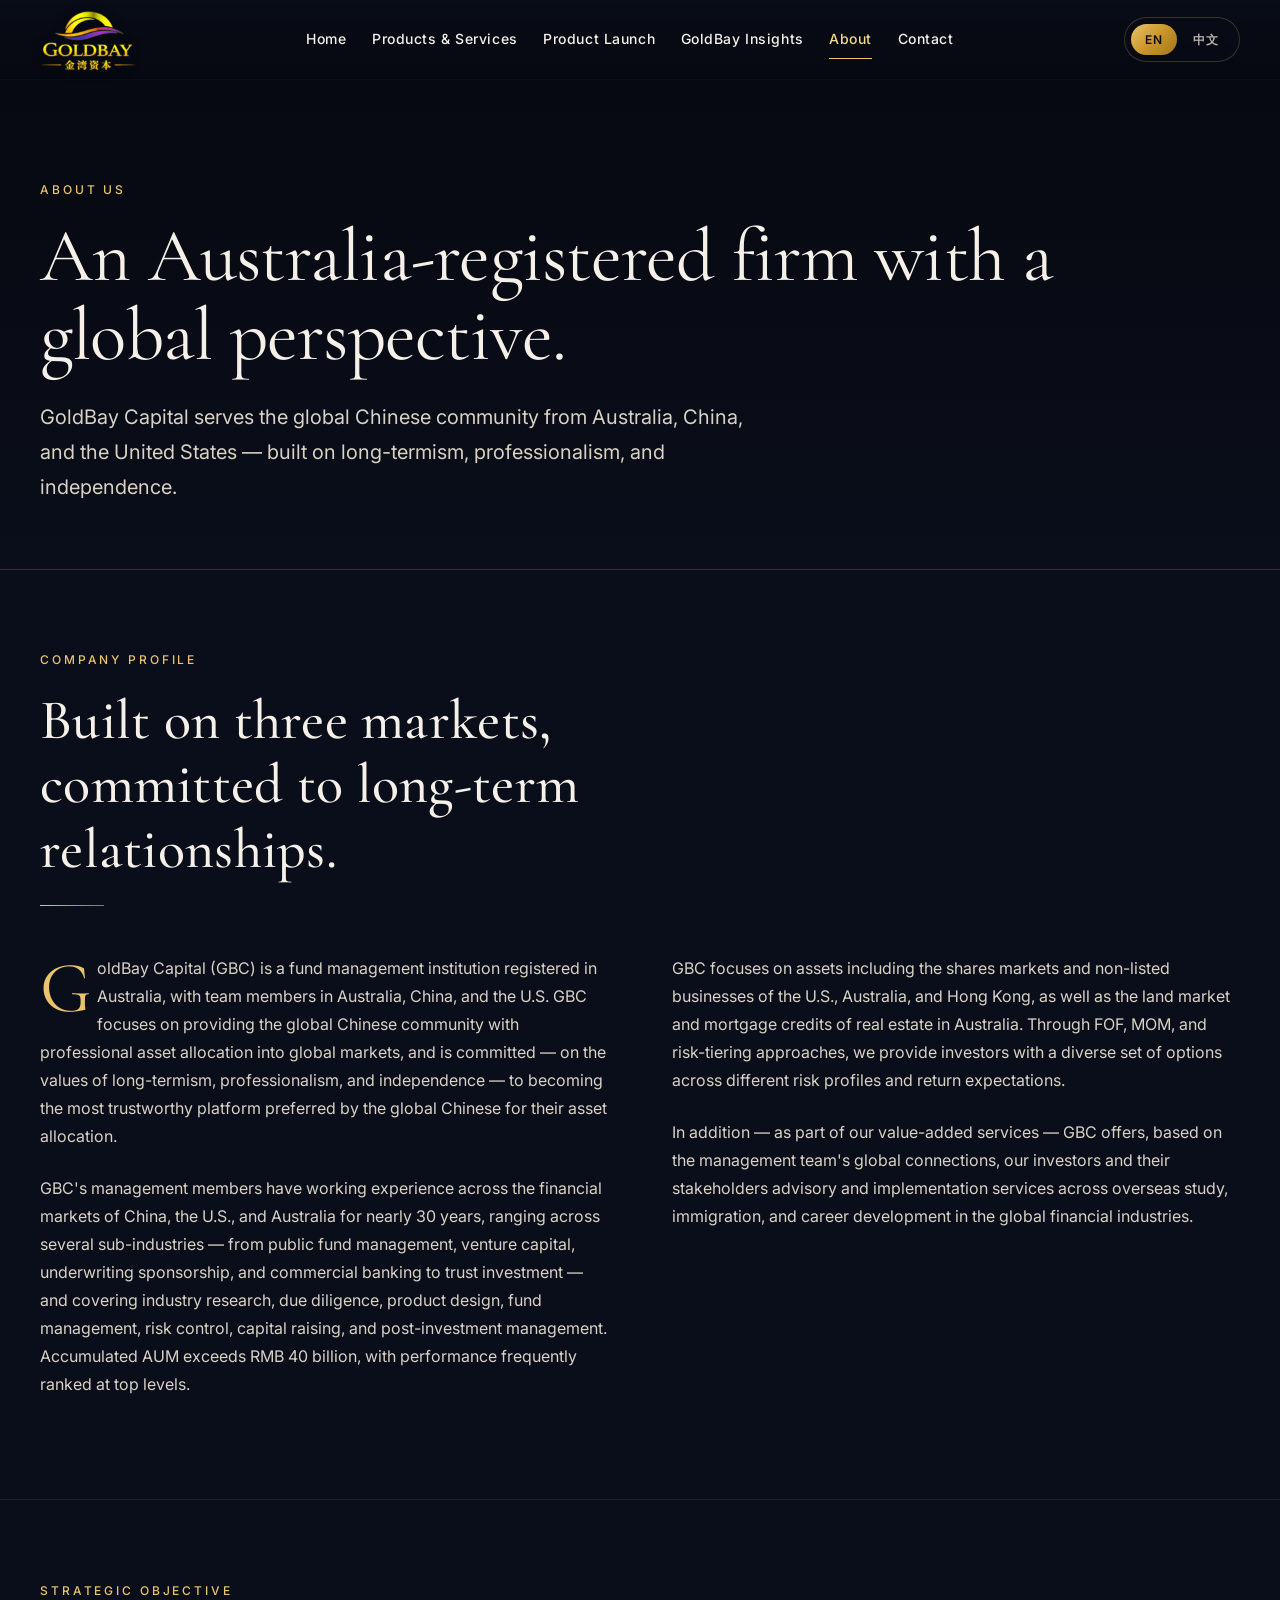
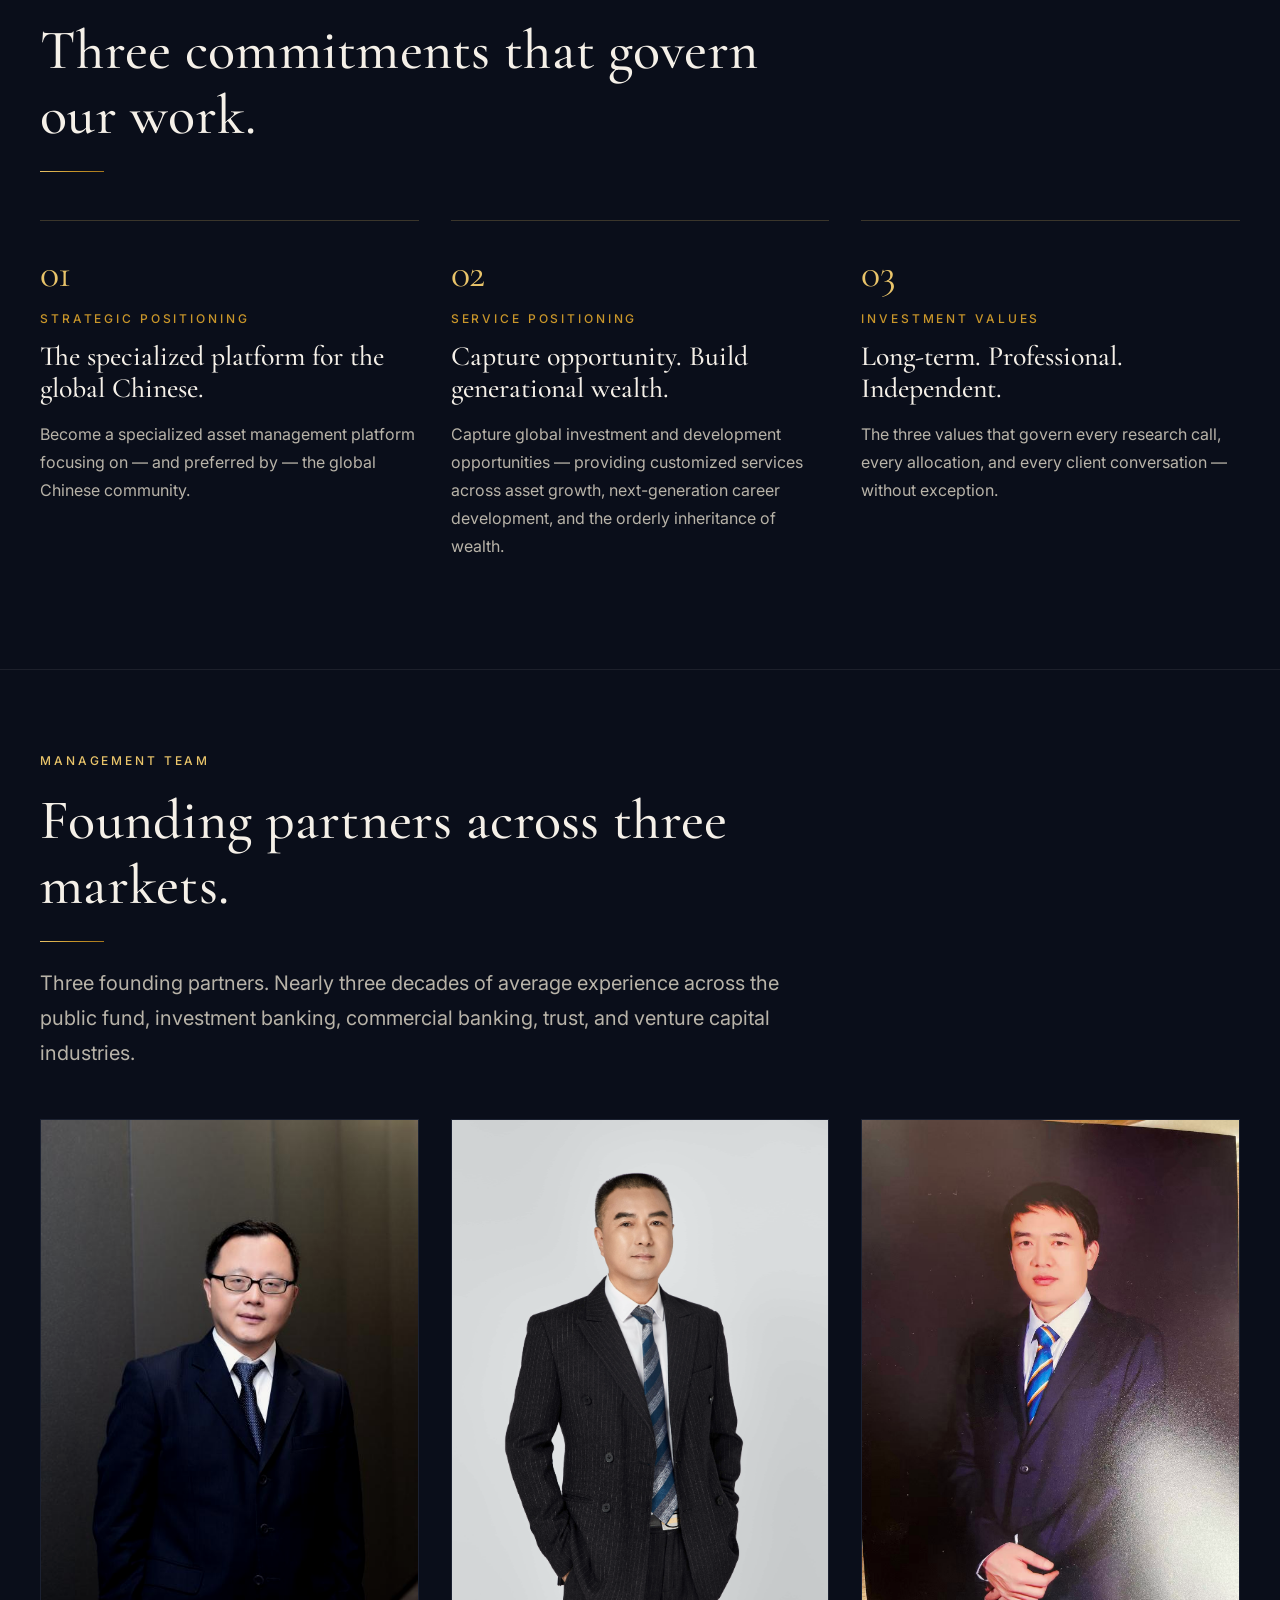
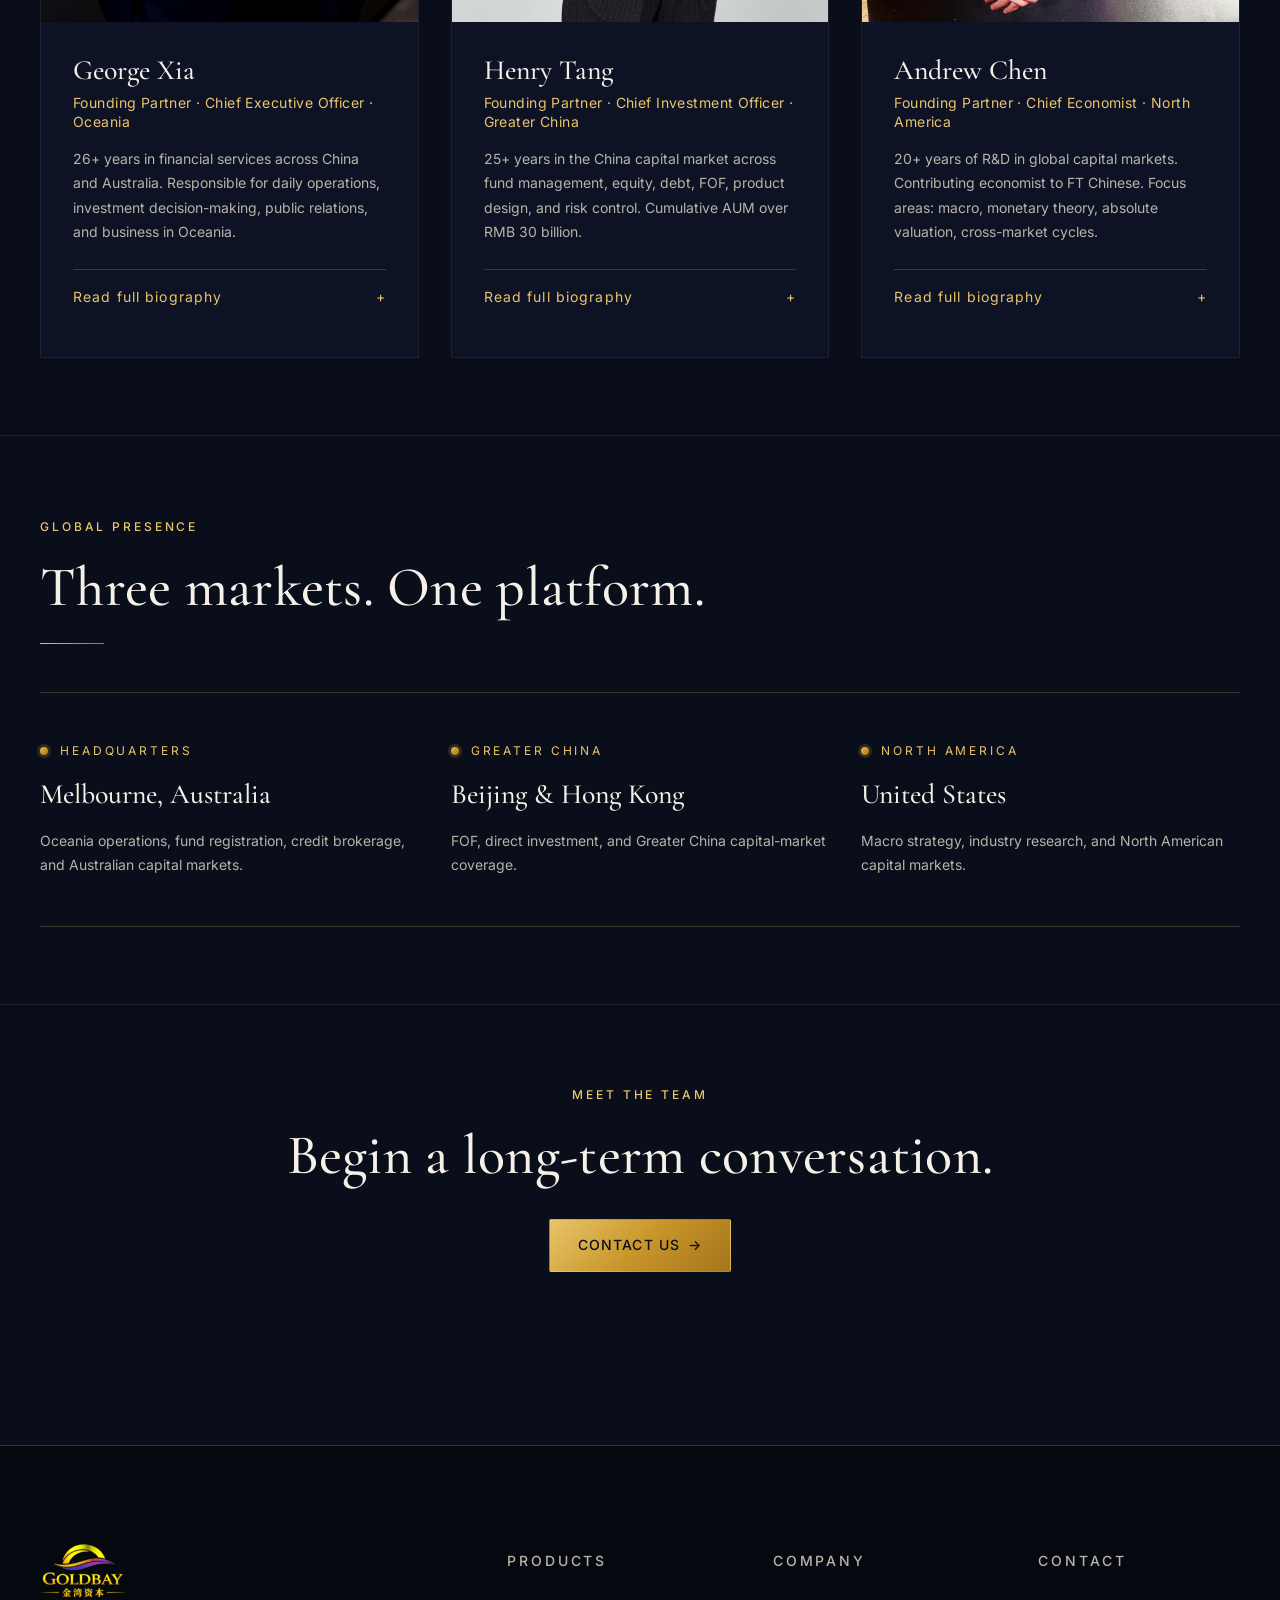
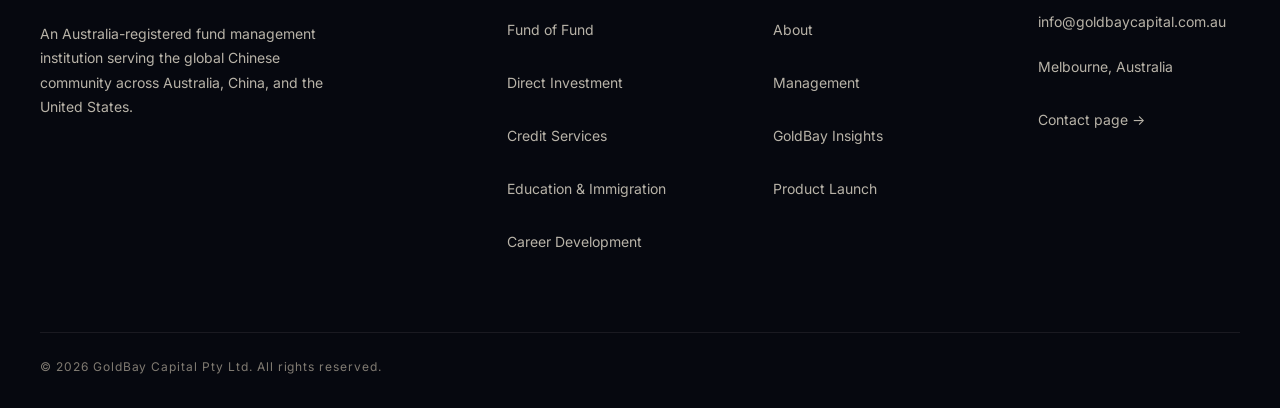
==== commit 43f49450: "Refactor code structure for improved readability and maintainability" ====
--- a/about.html
+++ b/about.html
@@ -18,7 +18,7 @@
 </head>
 <body>
 
-<header class="site-header is-solid" data-cms="header">
+<header class="site-header" data-cms="header">
   <div class="header-inner">
     <a class="site-logo" href="index.html" aria-label="GoldBay Capital — Home">
       <img src="assets/img/Logo.png" alt="GoldBay Capital">
--- a/css/components.css
+++ b/css/components.css
@@ -41,12 +41,14 @@
 }
 
 .site-logo img {
-  height: 50px;
+  height: 62px;
   width: auto;
-  transition: height var(--transition-base);
-}
-
-.site-header.is-scrolled .site-logo img { height: 36px; }
+  image-rendering: auto;
+  filter: drop-shadow(0 2px 6px rgba(0, 0, 0, 0.35));
+  transition: height var(--transition-base), filter var(--transition-base);
+}
+
+.site-header.is-scrolled .site-logo img { height: 44px; }
 
 .primary-nav {
   display: flex;
@@ -139,7 +141,7 @@
 
 .menu-toggle span {
   width: 22px;
-  height: 1px;
+  height: 2px;
   background: var(--ivory);
   position: relative;
   transition: background var(--transition-fast);
@@ -151,7 +153,7 @@
   position: absolute;
   left: 0;
   width: 22px;
-  height: 1px;
+  height: 2px;
   background: var(--ivory);
   transition: transform var(--transition-base), top var(--transition-base);
 }
--- a/css/pages.css
+++ b/css/pages.css
@@ -25,6 +25,72 @@
   pointer-events: none;
 }
 
+.hero__unmute {
+  position: absolute;
+  top: 50%;
+  left: 50%;
+  transform: translate(-50%, -50%);
+  display: inline-flex;
+  align-items: center;
+  gap: 0.6rem;
+  padding: 0.85rem 1.6rem;
+  border-radius: 999px;
+  border: 1px solid rgba(233, 196, 106, 0.45);
+  background: rgba(6, 8, 15, 0.42);
+  backdrop-filter: blur(8px);
+  -webkit-backdrop-filter: blur(8px);
+  color: var(--gold-300);
+  font-family: inherit;
+  font-size: var(--fs-small, 0.95rem);
+  letter-spacing: 0.02em;
+  cursor: pointer;
+  transition: background 0.25s ease, border-color 0.25s ease, color 0.25s ease, opacity 0.3s ease, transform 0.3s ease;
+}
+
+.hero__unmute:hover {
+  background: rgba(10, 14, 26, 0.6);
+  border-color: var(--gold-400);
+  color: var(--gold-400);
+}
+
+.hero__unmute.is-hidden {
+  opacity: 0;
+  pointer-events: none;
+  transform: translate(-50%, -50%) scale(0.96);
+}
+
+.hero__unmute-icon { flex-shrink: 0; }
+
+.hero__sound-toggle {
+  position: absolute;
+  right: var(--space-6);
+  bottom: var(--space-6);
+  width: 44px;
+  height: 44px;
+  display: inline-flex;
+  align-items: center;
+  justify-content: center;
+  border-radius: 999px;
+  border: 1px solid rgba(233, 196, 106, 0.32);
+  background: rgba(6, 8, 15, 0.42);
+  backdrop-filter: blur(8px);
+  -webkit-backdrop-filter: blur(8px);
+  color: var(--warm-grey);
+  cursor: pointer;
+  transition: background 0.25s ease, border-color 0.25s ease, color 0.25s ease;
+}
+
+.hero__sound-toggle:hover {
+  background: rgba(10, 14, 26, 0.6);
+  border-color: var(--gold-400);
+  color: var(--gold-400);
+}
+
+.hero__sound-icon { display: none; }
+.hero__sound-toggle[aria-pressed="false"] .hero__sound-icon--muted { display: block; }
+.hero__sound-toggle[aria-pressed="true"]  .hero__sound-icon--on    { display: block; }
+.hero__sound-toggle[aria-pressed="true"]  { color: var(--gold-400); }
+
 .hero__scroll-hint {
   position: absolute;
   bottom: var(--space-6);
@@ -61,7 +127,11 @@
 }
 
 @media (max-width: 768px) {
-  .hero { min-height: 560px; height: 85vh; }
+  .hero { min-height: 0; height: auto; aspect-ratio: 16 / 9; }
+  .hero__video { object-fit: contain; }
+  .hero__scroll-hint,
+  .hero__unmute,
+  .hero__sound-toggle { display: none; }
 }
 
 /* ================ PILLARS / STRATEGIC OBJECTIVE ================ */
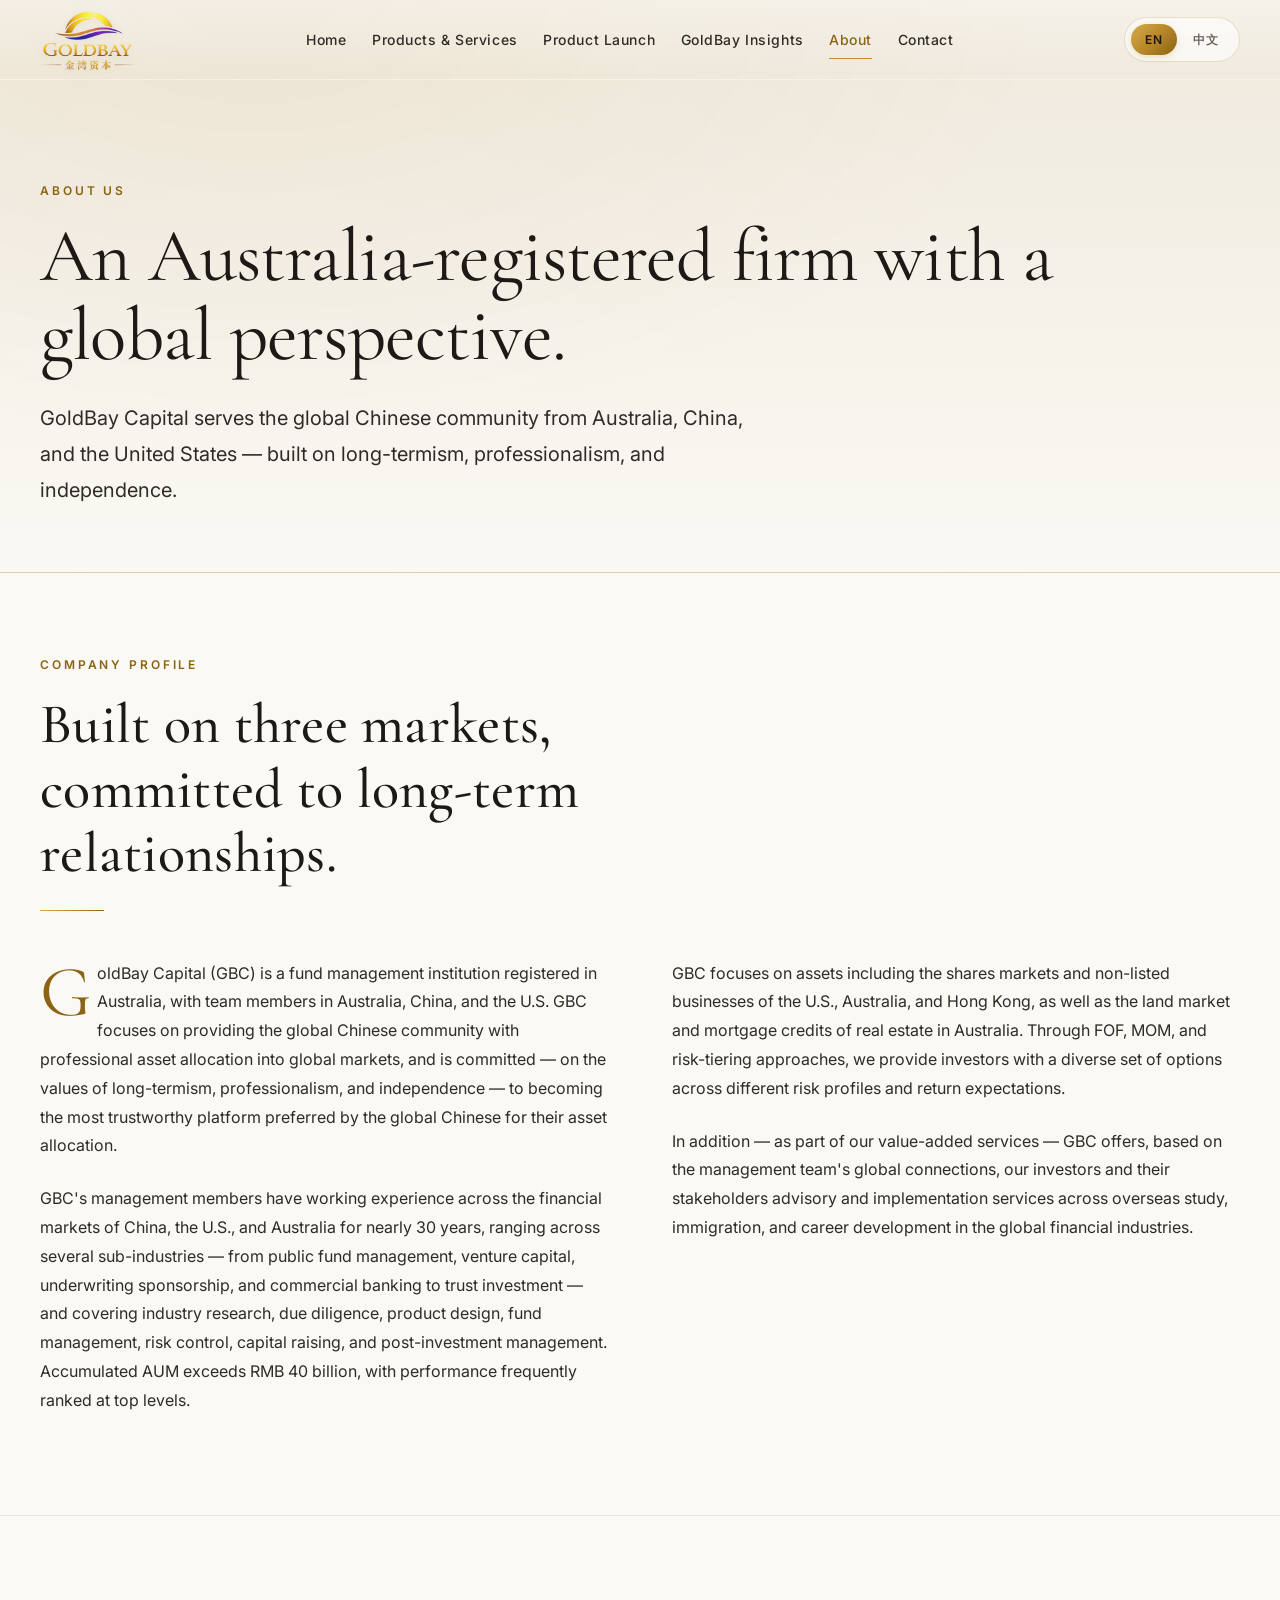
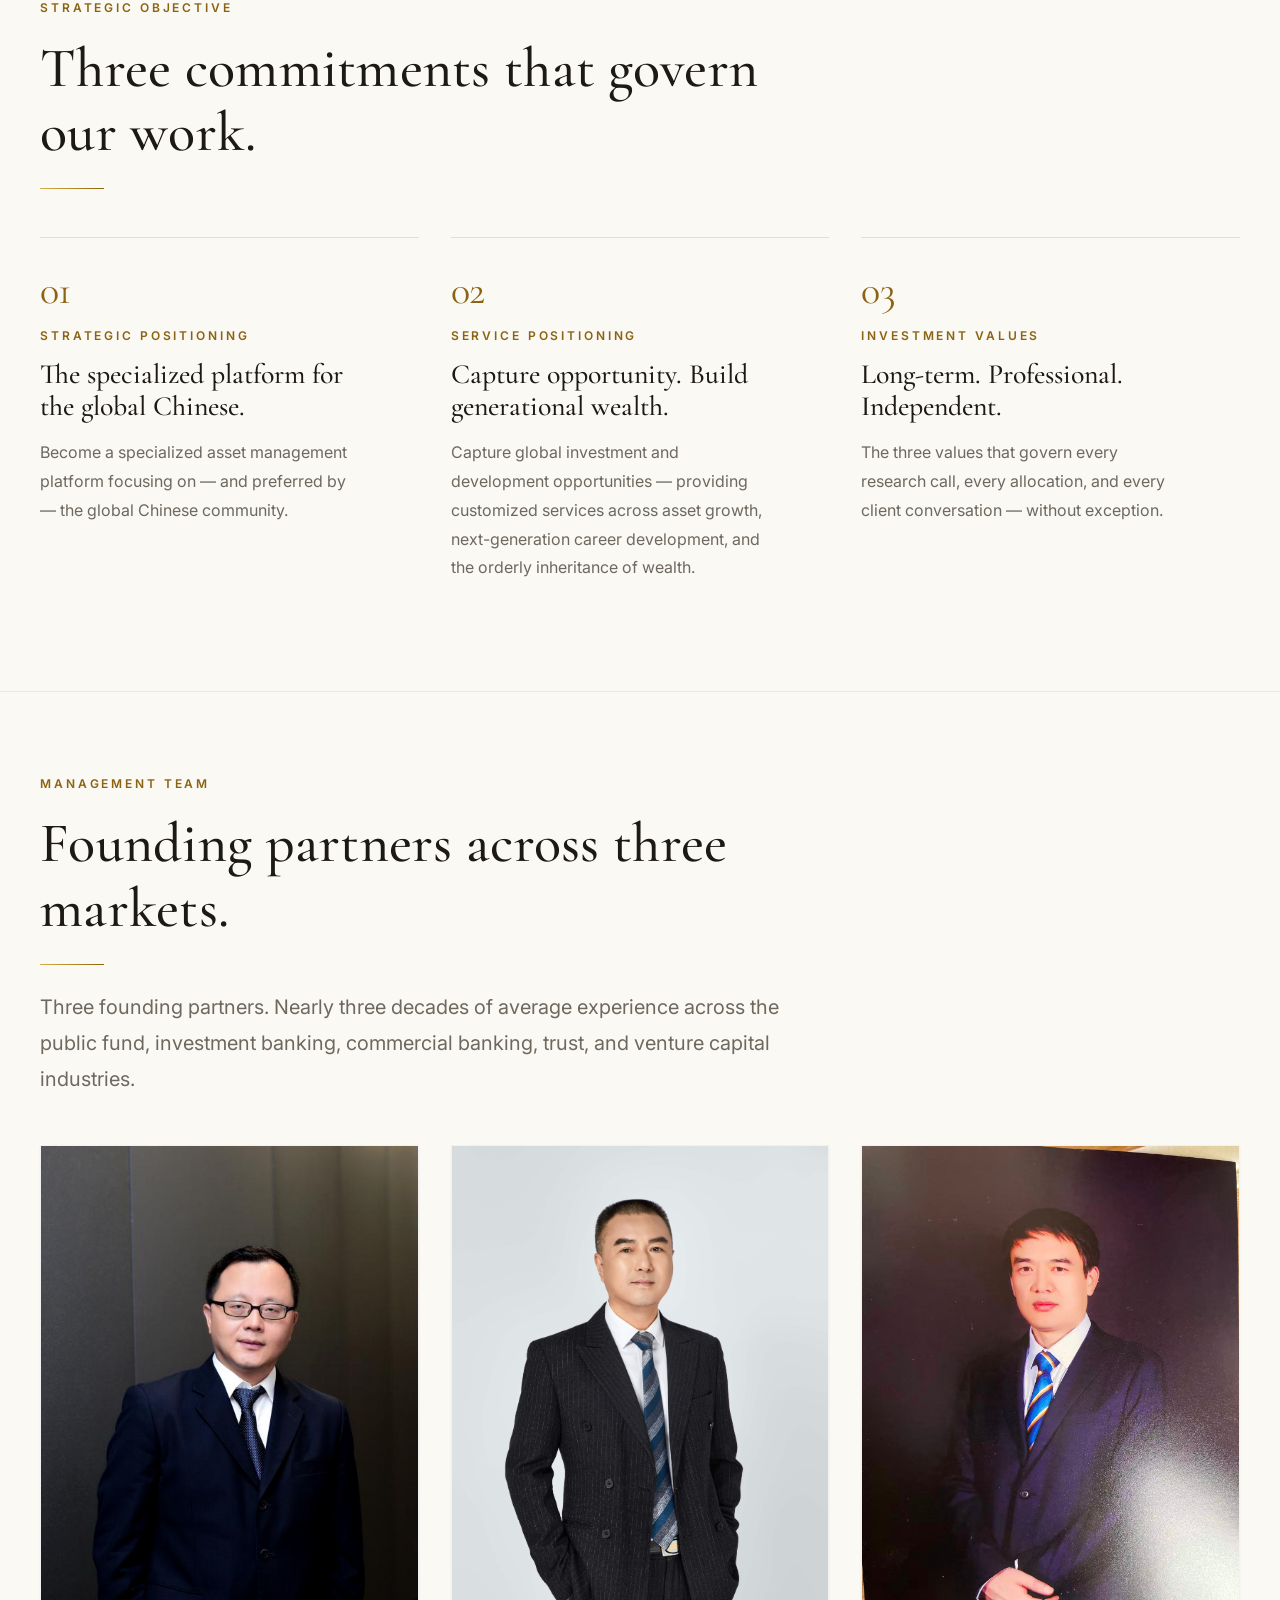
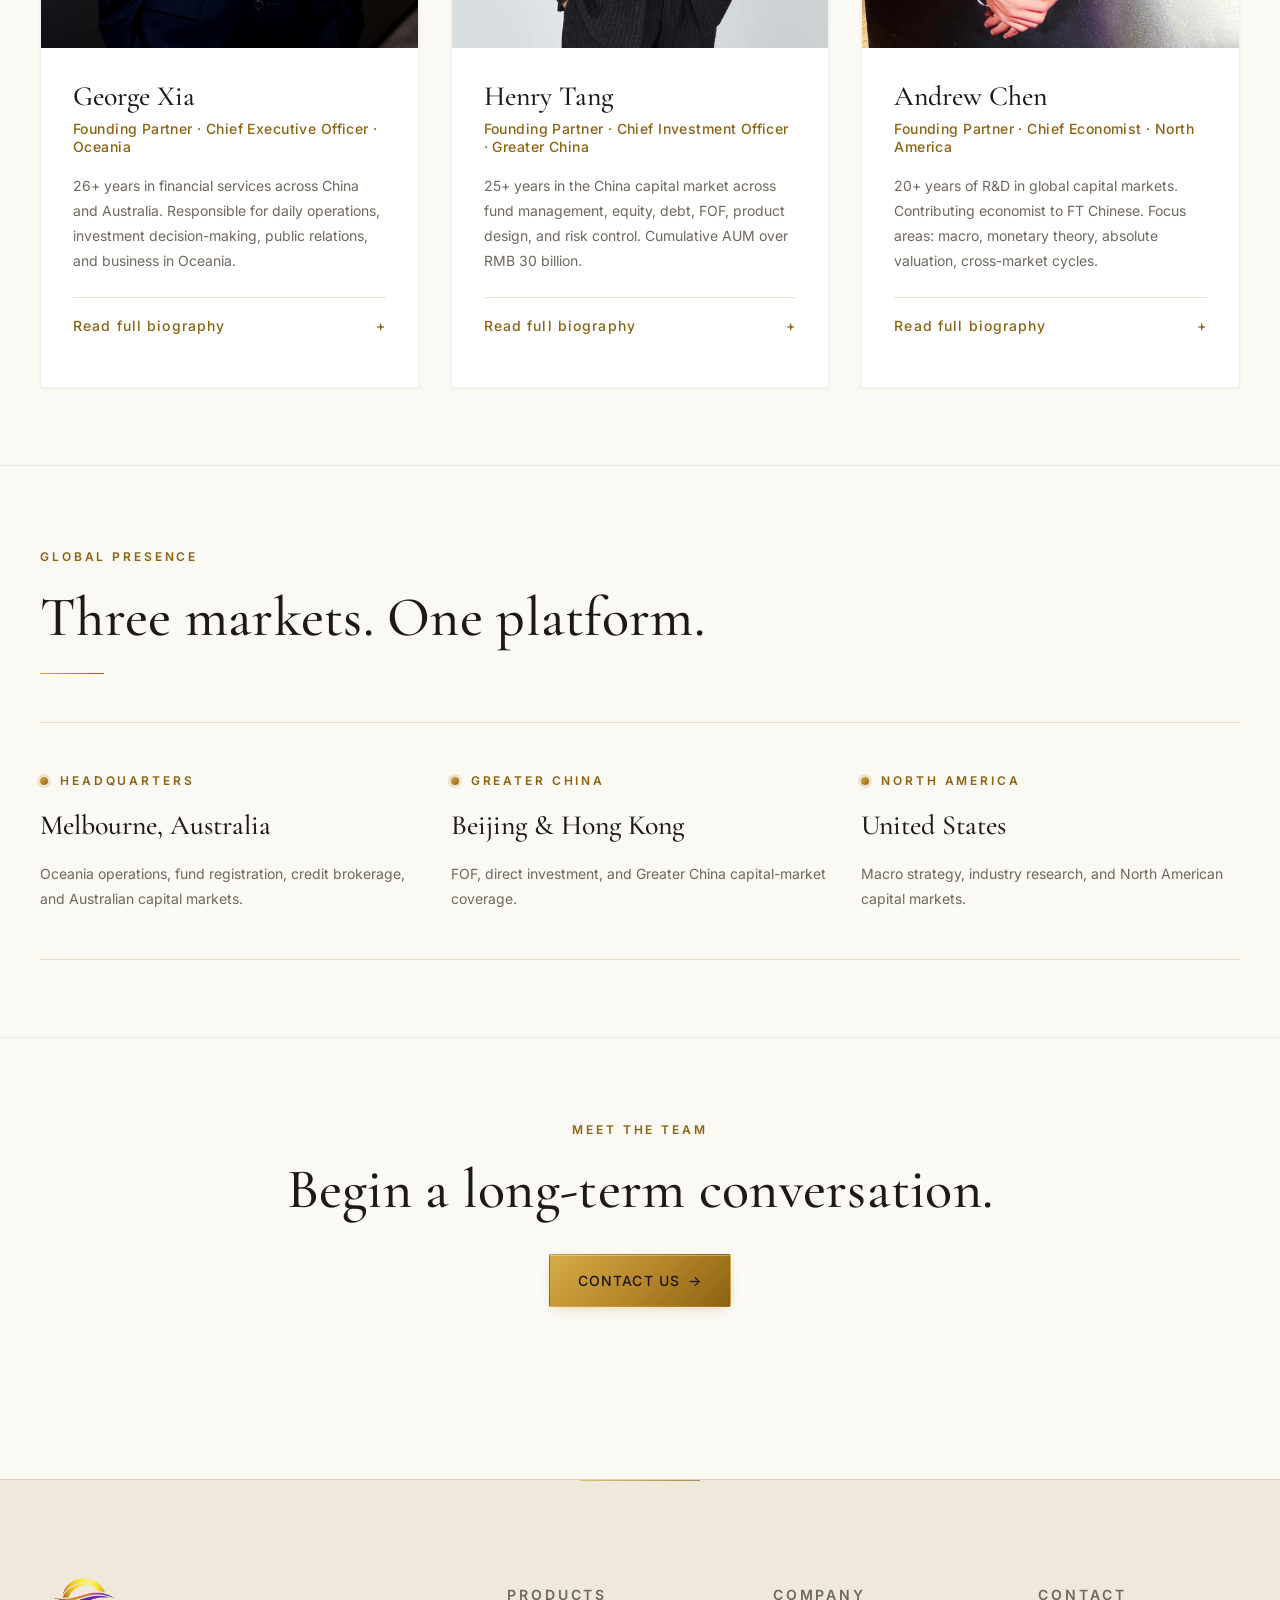
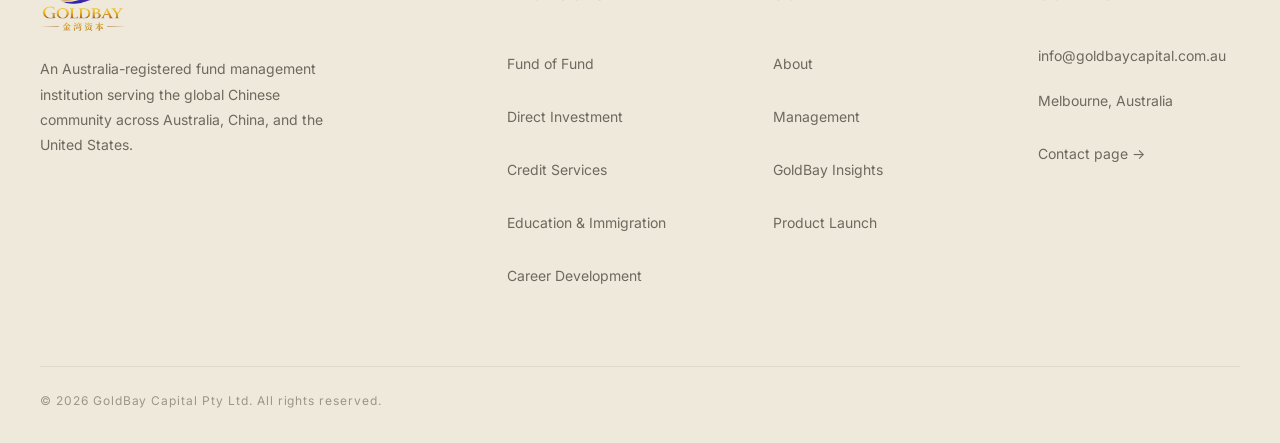
==== commit a117d430: "update" ====
--- a/about.html
+++ b/about.html
@@ -6,7 +6,7 @@
 <title>About · GoldBay Capital · 金湾资本</title>
 <meta name="description" content="About GoldBay Capital — company profile, strategic vision, and the founding partners behind the firm.">
 <meta name="theme-color" content="#0A0E1A">
-<link rel="icon" href="assets/img/Logo.png">
+<link rel="icon" href="assets/img/Logo.original.png">
 <link rel="preconnect" href="https://fonts.googleapis.com">
 <link rel="preconnect" href="https://fonts.gstatic.com" crossorigin>
 <link rel="stylesheet" href="https://fonts.googleapis.com/css2?family=Cormorant+Garamond:wght@400;500;600&family=Inter:wght@400;500;600&family=Noto+Serif+SC:wght@400;500;600;700&display=swap">
@@ -21,7 +21,7 @@
 <header class="site-header" data-cms="header">
   <div class="header-inner">
     <a class="site-logo" href="index.html" aria-label="GoldBay Capital — Home">
-      <img src="assets/img/Logo.png" alt="GoldBay Capital">
+      <img src="assets/img/Logo.original.png" alt="GoldBay Capital">
     </a>
     <nav class="primary-nav" aria-label="Primary">
       <a href="index.html"><span lang="en">Home</span><span lang="zh">首页</span></a>
@@ -342,7 +342,7 @@
   <div class="container">
     <div class="footer-grid">
       <div class="footer-brand">
-        <img src="assets/img/Logo.png" alt="GoldBay Capital">
+        <img src="assets/img/Logo.original.png" alt="GoldBay Capital">
         <p class="footer-tagline">
           <span lang="en">An Australia-registered fund management institution serving the global Chinese community across Australia, China, and the United States.</span>
           <span lang="zh">注册于澳大利亚，管理团队分布于澳洲、中国与美国的基金管理机构，专注服务全球华人。</span>
--- a/css/tokens.css
+++ b/css/tokens.css
@@ -1,23 +1,30 @@
 :root {
-  --ink-950: #06080F;
-  --ink-900: #0A0E1A;
-  --ink-800: #0D1325;
-  --ink-700: #141B33;
-  --ink-600: #1E2742;
+  /* Surface hierarchy — warm, light, premium (deepest → lightest) */
+  --ink-950: #EFE9DC;
+  --ink-900: #FBF9F4;
+  --ink-800: #FFFFFF;
+  --ink-700: #F4EEE3;
+  --ink-600: #EAE3D5;
 
-  --ivory: #F5F0E8;
-  --ivory-dim: #D9D2C4;
-  --warm-grey: #B8B3A8;
-  --warm-grey-dim: #807B72;
+  /* Dark ink — text on gold, deep emphasis */
+  --ink-deep: #1A1714;
+  --ink-deeper: #0E0C0A;
 
-  --gold-600: #A5761C;
-  --gold-500: #C9962A;
-  --gold-400: #E9C46A;
-  --gold-300: #F4D98A;
-  --gold-gradient: linear-gradient(135deg, #E9C46A 0%, #C9962A 50%, #A5761C 100%);
+  /* Text scale — warm charcoal on cream */
+  --ivory: #1C1916;
+  --ivory-dim: #2F2B26;
+  --warm-grey: #6E685E;
+  --warm-grey-dim: #9C9588;
 
-  --plum-800: #291B3D;
-  --plum-700: #3E2857;
+  /* Refined gold — tuned for legibility on cream */
+  --gold-600: #8C6313;
+  --gold-500: #A87C1F;
+  --gold-400: #BD8F26;
+  --gold-300: #D6AC49;
+  --gold-gradient: linear-gradient(135deg, #D6AC49 0%, #B7872A 50%, #8C6313 100%);
+
+  --plum-800: #2A1C40;
+  --plum-700: #402957;
 
   --font-serif-en: 'Cormorant Garamond', 'Times New Roman', serif;
   --font-sans-en: 'Inter', -apple-system, BlinkMacSystemFont, 'Helvetica Neue', Arial, sans-serif;
@@ -34,8 +41,8 @@
 
   --lh-tight: 1.15;
   --lh-snug: 1.3;
-  --lh-normal: 1.6;
-  --lh-relaxed: 1.75;
+  --lh-normal: 1.65;
+  --lh-relaxed: 1.8;
 
   --tracking-wide: 0.08em;
   --tracking-wider: 0.16em;
@@ -67,9 +74,15 @@
   --header-h: 80px;
   --header-h-scrolled: 64px;
 
-  --hairline: 1px solid rgba(233, 196, 106, 0.22);
-  --hairline-strong: 1px solid rgba(233, 196, 106, 0.45);
-  --divider-ink: 1px solid rgba(245, 240, 232, 0.08);
+  --hairline: 1px solid rgba(168, 123, 30, 0.22);
+  --hairline-strong: 1px solid rgba(168, 123, 30, 0.42);
+  --divider-ink: 1px solid rgba(28, 25, 22, 0.08);
+
+  /* Soft shadows — restrained elevation for light theme */
+  --shadow-sm: 0 1px 2px rgba(28, 25, 22, 0.035), 0 1px 3px rgba(28, 25, 22, 0.025);
+  --shadow-md: 0 6px 18px -6px rgba(28, 25, 22, 0.07), 0 2px 6px rgba(28, 25, 22, 0.04);
+  --shadow-lg: 0 18px 40px -14px rgba(28, 25, 22, 0.09), 0 6px 14px rgba(28, 25, 22, 0.045);
+  --shadow-gold: 0 10px 28px -10px rgba(168, 123, 30, 0.32);
 
   --z-header: 100;
   --z-overlay: 200;
--- a/css/base.css
+++ b/css/base.css
@@ -54,18 +54,18 @@
 }
 
 a {
-  color: var(--gold-400);
+  color: var(--gold-600);
   text-decoration: none;
   transition: color var(--transition-fast);
 }
 
 a:hover {
-  color: var(--gold-300);
+  color: var(--gold-500);
 }
 
 a:focus-visible,
 button:focus-visible {
-  outline: 2px solid var(--gold-400);
+  outline: 2px solid var(--gold-500);
   outline-offset: 3px;
 }
 
@@ -87,8 +87,8 @@
 }
 
 ::selection {
-  background: var(--gold-500);
-  color: var(--ink-900);
+  background: var(--gold-300);
+  color: var(--ink-deep);
 }
 
 /* bilingual toggle visibility — hide the off-language, preserve natural display type */
@@ -116,10 +116,10 @@
   display: inline-block;
   font-family: var(--font-sans-en);
   font-size: var(--fs-micro);
-  font-weight: 500;
+  font-weight: 600;
   letter-spacing: var(--tracking-widest);
   text-transform: uppercase;
-  color: var(--gold-400);
+  color: var(--gold-600);
 }
 
 html[data-lang="zh"] .eyebrow {
--- a/css/components.css
+++ b/css/components.css
@@ -8,18 +8,19 @@
   height: var(--header-h);
   display: flex;
   align-items: center;
-  background: linear-gradient(to bottom, rgba(10, 14, 26, 0.75), rgba(10, 14, 26, 0));
-  transition: background-color var(--transition-base), height var(--transition-base), border-color var(--transition-base);
+  background: linear-gradient(to bottom, rgba(251, 249, 244, 0.55), rgba(251, 249, 244, 0));
+  transition: background-color var(--transition-base), height var(--transition-base), border-color var(--transition-base), box-shadow var(--transition-base);
   border-bottom: 1px solid transparent;
 }
 
 .site-header.is-scrolled,
 .site-header.is-solid {
   height: var(--header-h-scrolled);
-  background: rgba(10, 14, 26, 0.94);
-  backdrop-filter: blur(14px);
-  -webkit-backdrop-filter: blur(14px);
+  background: rgba(251, 249, 244, 0.88);
+  backdrop-filter: blur(16px) saturate(1.1);
+  -webkit-backdrop-filter: blur(16px) saturate(1.1);
   border-bottom: var(--hairline);
+  box-shadow: 0 1px 0 rgba(28, 25, 22, 0.02), 0 8px 24px -16px rgba(28, 25, 22, 0.08);
 }
 
 .header-inner {
@@ -44,7 +45,7 @@
   height: 62px;
   width: auto;
   image-rendering: auto;
-  filter: drop-shadow(0 2px 6px rgba(0, 0, 0, 0.35));
+  filter: drop-shadow(0 1px 3px rgba(28, 25, 22, 0.08));
   transition: height var(--transition-base), filter var(--transition-base);
 }
 
@@ -61,7 +62,7 @@
   font-size: var(--fs-small);
   font-weight: 500;
   letter-spacing: 0.04em;
-  color: var(--ivory);
+  color: var(--ivory-dim);
   padding: var(--space-2) 0;
   transition: color var(--transition-fast);
 }
@@ -84,7 +85,7 @@
 
 .primary-nav a:hover,
 .primary-nav a[aria-current="page"] {
-  color: var(--gold-300);
+  color: var(--gold-600);
 }
 
 .primary-nav a:hover::after,
@@ -106,7 +107,9 @@
   border: var(--hairline);
   border-radius: 999px;
   gap: 2px;
-  background: rgba(10, 14, 26, 0.4);
+  background: rgba(255, 255, 255, 0.6);
+  backdrop-filter: blur(8px);
+  -webkit-backdrop-filter: blur(8px);
 }
 
 .lang-toggle button {
@@ -122,7 +125,8 @@
 
 .lang-toggle button[aria-pressed="true"] {
   background: var(--gold-gradient);
-  color: var(--ink-900);
+  color: var(--ink-deep);
+  box-shadow: 0 2px 8px -2px rgba(168, 123, 30, 0.35);
 }
 
 .lang-toggle button:not([aria-pressed="true"]):hover {
@@ -142,7 +146,7 @@
 .menu-toggle span {
   width: 22px;
   height: 2px;
-  background: var(--ivory);
+  background: var(--ivory-dim);
   position: relative;
   transition: background var(--transition-fast);
 }
@@ -154,7 +158,7 @@
   left: 0;
   width: 22px;
   height: 2px;
-  background: var(--ivory);
+  background: var(--ivory-dim);
   transition: transform var(--transition-base), top var(--transition-base);
 }
 
@@ -168,7 +172,7 @@
 .mobile-nav {
   position: fixed;
   inset: 0;
-  background: rgba(6, 8, 15, 0.98);
+  background: rgba(251, 249, 244, 0.98);
   backdrop-filter: blur(20px);
   z-index: calc(var(--z-header) - 1);
   display: flex;
@@ -192,6 +196,7 @@
   font-size: clamp(1.5rem, 5vw, 2.25rem);
   color: var(--ivory);
   font-weight: 400;
+  letter-spacing: 0.005em;
 }
 
 html[data-lang="zh"] .mobile-nav a {
@@ -229,24 +234,26 @@
 
 .btn--gold {
   background: var(--gold-gradient);
-  color: var(--ink-900);
+  color: var(--ink-deep);
+  box-shadow: 0 1px 0 rgba(255, 255, 255, 0.35) inset, 0 4px 14px -6px rgba(168, 123, 30, 0.45);
 }
 
 .btn--gold:hover {
   transform: translateY(-1px);
-  box-shadow: 0 8px 24px -8px rgba(201, 150, 42, 0.5);
-  color: var(--ink-900);
+  box-shadow: 0 1px 0 rgba(255, 255, 255, 0.4) inset, var(--shadow-gold);
+  color: var(--ink-deeper);
 }
 
 .btn--ghost {
-  color: var(--ivory);
-  border-color: rgba(233, 196, 106, 0.4);
+  color: var(--ivory-dim);
+  border-color: rgba(168, 123, 30, 0.45);
+  background: rgba(255, 255, 255, 0.4);
 }
 
 .btn--ghost:hover {
-  color: var(--gold-300);
-  border-color: var(--gold-400);
-  background: rgba(201, 150, 42, 0.06);
+  color: var(--gold-600);
+  border-color: var(--gold-500);
+  background: rgba(255, 255, 255, 0.7);
 }
 
 .btn .arrow {
@@ -260,17 +267,19 @@
 /* ================ CARDS ================ */
 .card {
   background: var(--ink-800);
-  border: 1px solid rgba(245, 240, 232, 0.06);
+  border: 1px solid rgba(28, 25, 22, 0.06);
   padding: var(--space-6);
   border-radius: var(--radius-md);
-  transition: border-color var(--transition-base), transform var(--transition-base), background-color var(--transition-base);
+  box-shadow: var(--shadow-sm);
+  transition: border-color var(--transition-base), transform var(--transition-base), background-color var(--transition-base), box-shadow var(--transition-base);
   position: relative;
   overflow: hidden;
 }
 
 .card:hover {
-  border-color: rgba(233, 196, 106, 0.35);
-  transform: translateY(-2px);
+  border-color: rgba(168, 123, 30, 0.42);
+  transform: translateY(-3px);
+  box-shadow: var(--shadow-md);
 }
 
 .card::before {
@@ -292,8 +301,8 @@
   font-size: var(--fs-micro);
   letter-spacing: var(--tracking-widest);
   text-transform: uppercase;
-  color: var(--gold-400);
-  font-weight: 500;
+  color: var(--gold-600);
+  font-weight: 600;
 }
 
 .card-title {
@@ -322,6 +331,19 @@
   padding: var(--space-9) 0 var(--space-6);
   border-top: var(--hairline);
   margin-top: var(--space-9);
+  position: relative;
+}
+
+.site-footer::before {
+  content: '';
+  position: absolute;
+  top: 0;
+  left: 50%;
+  transform: translateX(-50%);
+  width: min(120px, 30%);
+  height: 1px;
+  background: var(--gold-gradient);
+  opacity: 0.7;
 }
 
 .footer-grid {
@@ -359,9 +381,9 @@
   font-size: var(--fs-micro);
   letter-spacing: var(--tracking-widest);
   text-transform: uppercase;
-  color: var(--gold-400);
+  color: var(--gold-600);
   margin-bottom: var(--space-5);
-  font-weight: 500;
+  font-weight: 600;
 }
 
 html[data-lang="zh"] .footer-col h4 {
@@ -378,7 +400,7 @@
 }
 
 .footer-col a:hover {
-  color: var(--gold-300);
+  color: var(--gold-600);
 }
 
 .footer-bottom {
--- a/css/pages.css
+++ b/css/pages.css
@@ -21,7 +21,7 @@
   position: absolute;
   inset: 0;
   background:
-    linear-gradient(to bottom, rgba(10,14,26,0.35) 0%, rgba(10,14,26,0) 40%, rgba(10,14,26,0) 60%, rgba(10,14,26,0.55) 100%);
+    linear-gradient(to bottom, rgba(251,249,244,0.32) 0%, rgba(251,249,244,0) 35%, rgba(251,249,244,0) 60%, rgba(251,249,244,0.7) 100%);
   pointer-events: none;
 }
 
@@ -35,22 +35,23 @@
   gap: 0.6rem;
   padding: 0.85rem 1.6rem;
   border-radius: 999px;
-  border: 1px solid rgba(233, 196, 106, 0.45);
-  background: rgba(6, 8, 15, 0.42);
-  backdrop-filter: blur(8px);
-  -webkit-backdrop-filter: blur(8px);
-  color: var(--gold-300);
+  border: 1px solid rgba(168, 123, 30, 0.5);
+  background: rgba(251, 249, 244, 0.62);
+  backdrop-filter: blur(10px) saturate(1.1);
+  -webkit-backdrop-filter: blur(10px) saturate(1.1);
+  color: var(--gold-600);
   font-family: inherit;
   font-size: var(--fs-small, 0.95rem);
   letter-spacing: 0.02em;
   cursor: pointer;
+  box-shadow: 0 4px 18px -8px rgba(28, 25, 22, 0.18);
   transition: background 0.25s ease, border-color 0.25s ease, color 0.25s ease, opacity 0.3s ease, transform 0.3s ease;
 }
 
 .hero__unmute:hover {
-  background: rgba(10, 14, 26, 0.6);
-  border-color: var(--gold-400);
-  color: var(--gold-400);
+  background: rgba(255, 255, 255, 0.8);
+  border-color: var(--gold-500);
+  color: var(--gold-500);
 }
 
 .hero__unmute.is-hidden {
@@ -71,32 +72,33 @@
   align-items: center;
   justify-content: center;
   border-radius: 999px;
-  border: 1px solid rgba(233, 196, 106, 0.32);
-  background: rgba(6, 8, 15, 0.42);
-  backdrop-filter: blur(8px);
-  -webkit-backdrop-filter: blur(8px);
-  color: var(--warm-grey);
+  border: 1px solid rgba(168, 123, 30, 0.4);
+  background: rgba(251, 249, 244, 0.62);
+  backdrop-filter: blur(10px) saturate(1.1);
+  -webkit-backdrop-filter: blur(10px) saturate(1.1);
+  color: var(--gold-600);
   cursor: pointer;
+  box-shadow: 0 4px 14px -8px rgba(28, 25, 22, 0.15);
   transition: background 0.25s ease, border-color 0.25s ease, color 0.25s ease;
 }
 
 .hero__sound-toggle:hover {
-  background: rgba(10, 14, 26, 0.6);
-  border-color: var(--gold-400);
-  color: var(--gold-400);
+  background: rgba(255, 255, 255, 0.8);
+  border-color: var(--gold-500);
+  color: var(--gold-500);
 }
 
 .hero__sound-icon { display: none; }
 .hero__sound-toggle[aria-pressed="false"] .hero__sound-icon--muted { display: block; }
 .hero__sound-toggle[aria-pressed="true"]  .hero__sound-icon--on    { display: block; }
-.hero__sound-toggle[aria-pressed="true"]  { color: var(--gold-400); }
+.hero__sound-toggle[aria-pressed="true"]  { color: var(--gold-500); }
 
 .hero__scroll-hint {
   position: absolute;
   bottom: var(--space-6);
   left: 50%;
   transform: translateX(-50%);
-  color: var(--warm-grey);
+  color: var(--gold-600);
   font-size: var(--fs-micro);
   letter-spacing: var(--tracking-widest);
   text-transform: uppercase;
@@ -104,7 +106,8 @@
   flex-direction: column;
   align-items: center;
   gap: var(--space-3);
-  opacity: 0.8;
+  opacity: 0.85;
+  font-weight: 500;
 }
 
 html[data-lang="zh"] .hero__scroll-hint {
@@ -117,7 +120,7 @@
   display: block;
   width: 1px;
   height: 44px;
-  background: linear-gradient(to bottom, var(--gold-400), transparent);
+  background: linear-gradient(to bottom, var(--gold-500), transparent);
   animation: scrollPulse 2.4s ease-in-out infinite;
 }
 
@@ -135,6 +138,121 @@
 }
 
 /* ================ PILLARS / STRATEGIC OBJECTIVE ================ */
+.strategy-visual {
+  display: grid;
+  grid-template-columns: minmax(0, 1.35fr) minmax(320px, 0.65fr);
+  gap: var(--space-6);
+  margin-top: var(--space-8);
+  border: 1px solid rgba(28, 25, 22, 0.06);
+  background: linear-gradient(135deg, #FFFFFF 0%, var(--ink-700) 100%);
+  box-shadow: var(--shadow-md);
+  overflow: hidden;
+}
+
+.strategy-visual__photo {
+  margin: 0;
+  min-height: 360px;
+  position: relative;
+  overflow: hidden;
+}
+
+.strategy-visual__photo::after {
+  content: '';
+  position: absolute;
+  inset: 0;
+  background:
+    linear-gradient(270deg, rgba(255, 255, 255, 0.05) 0%, rgba(255, 255, 255, 0) 60%),
+    linear-gradient(180deg, rgba(168, 123, 30, 0.04), transparent 50%);
+  pointer-events: none;
+}
+
+.strategy-visual__photo img {
+  position: absolute;
+  inset: 0;
+  width: 100%;
+  height: 100%;
+  object-fit: cover;
+  filter: saturate(0.92) contrast(1.02);
+  transform: scale(1.02);
+}
+
+.strategy-visual__panel {
+  align-self: stretch;
+  padding: var(--space-7);
+  display: flex;
+  flex-direction: column;
+  justify-content: center;
+  border-left: 1px solid rgba(168, 123, 30, 0.2);
+  background: rgba(255, 255, 255, 0.5);
+}
+
+.strategy-visual__label {
+  font-size: var(--fs-micro);
+  letter-spacing: var(--tracking-widest);
+  text-transform: uppercase;
+  color: var(--gold-600);
+  font-weight: 600;
+}
+
+html[data-lang="zh"] .strategy-visual__label {
+  letter-spacing: var(--tracking-wider);
+  text-transform: none;
+}
+
+.strategy-visual__panel h3 {
+  font-family: var(--font-serif-en);
+  font-size: var(--fs-h2);
+  font-weight: 500;
+  margin-top: var(--space-4);
+  color: var(--ivory);
+}
+
+html[data-lang="zh"] .strategy-visual__panel h3 {
+  font-family: var(--font-serif-zh);
+  font-weight: 600;
+}
+
+.strategy-visual__metrics {
+  display: grid;
+  gap: var(--space-3);
+  margin-top: var(--space-6);
+}
+
+.strategy-visual__metrics > span {
+  display: flex;
+  align-items: center;
+  justify-content: space-between;
+  gap: var(--space-4);
+  padding-block: var(--space-3);
+  border-top: 1px solid rgba(28, 25, 22, 0.08);
+  color: var(--warm-grey);
+  font-size: var(--fs-small);
+}
+
+.strategy-visual__metrics strong {
+  color: var(--gold-600);
+  font-family: var(--font-serif-en);
+  font-size: 1.25rem;
+  font-weight: 500;
+  letter-spacing: 0.08em;
+}
+
+@media (max-width: 900px) {
+  .strategy-visual {
+    grid-template-columns: 1fr;
+  }
+
+  .strategy-visual__photo {
+    min-height: 280px;
+  }
+
+  .strategy-visual__panel {
+    border-left: 0;
+    border-top: 1px solid rgba(168, 123, 30, 0.2);
+    padding: var(--space-6);
+  }
+}
+
 .pillars {
   display: grid;
   grid-template-columns: repeat(3, 1fr);
@@ -147,16 +265,43 @@
 }
 
 .pillar {
-  padding: var(--space-6) 0;
+  padding: var(--space-6) 64px var(--space-6) 0;
   border-top: var(--hairline);
   position: relative;
 }
 
+.pillar__icon {
+  position: absolute;
+  top: var(--space-6);
+  right: 0;
+  width: 42px;
+  height: 42px;
+  display: inline-flex;
+  align-items: center;
+  justify-content: center;
+  border: 1px solid rgba(168, 123, 30, 0.32);
+  color: var(--gold-600);
+  background: rgba(255, 255, 255, 0.7);
+  box-shadow: var(--shadow-sm);
+}
+
+.pillar__icon svg,
+.card-icon svg,
+.insight-card__icon svg {
+  width: 22px;
+  height: 22px;
+  fill: none;
+  stroke: currentColor;
+  stroke-width: 1.55;
+  stroke-linecap: round;
+  stroke-linejoin: round;
+}
+
 .pillar__number {
   font-family: var(--font-serif-en);
   font-size: clamp(2.5rem, 3vw, 3.5rem);
   font-weight: 400;
-  color: var(--gold-400);
+  color: var(--gold-600);
   letter-spacing: -0.02em;
   line-height: 1;
   display: block;
@@ -166,10 +311,10 @@
   font-size: var(--fs-micro);
   letter-spacing: var(--tracking-widest);
   text-transform: uppercase;
-  color: var(--gold-500);
+  color: var(--gold-600);
   margin-top: var(--space-4);
   display: block;
-  font-weight: 500;
+  font-weight: 600;
 }
 
 html[data-lang="zh"] .pillar__label {
@@ -210,6 +355,10 @@
   display: flex;
   flex-direction: column;
   justify-content: space-between;
+  padding-right: calc(var(--space-6) + 56px);
+  background:
+    linear-gradient(145deg, rgba(168, 123, 30, 0.04), transparent 50%),
+    var(--ink-800);
 }
 
 .products-grid .card:nth-child(4) { grid-column: span 3; }
@@ -224,16 +373,24 @@
 
 @media (max-width: 560px) {
   .products-grid { grid-template-columns: 1fr; }
+
+  .pillar,
+  .products-grid .card,
+  .insight-card {
+    padding-right: var(--space-6);
+    padding-top: calc(var(--space-6) + 54px);
+  }
 }
 
 .card-link {
   margin-top: var(--space-5);
   font-size: var(--fs-small);
-  color: var(--gold-400);
+  color: var(--gold-600);
   letter-spacing: var(--tracking-wide);
   display: inline-flex;
   align-items: center;
   gap: var(--space-2);
+  font-weight: 500;
 }
 
 .card-link::after {
@@ -245,13 +402,47 @@
   transform: translateX(4px);
 }
 
+.card-icon {
+  position: absolute;
+  top: var(--space-6);
+  right: var(--space-6);
+  width: 44px;
+  height: 44px;
+  display: inline-flex;
+  align-items: center;
+  justify-content: center;
+  border: 1px solid rgba(168, 123, 30, 0.3);
+  color: var(--gold-600);
+  background: rgba(255, 255, 255, 0.65);
+}
+
 /* ================ STATS BAND ================ */
 .stats-band {
-  background: var(--ink-950);
+  position: relative;
+  background:
+    linear-gradient(90deg, rgba(251, 249, 244, 0.92), rgba(251, 249, 244, 0.82)),
+    url("../assets/img/bay.png") center / cover no-repeat,
+    var(--ink-950);
   padding: var(--space-8) 0;
   border-top: var(--hairline);
   border-bottom: var(--hairline);
   margin-top: var(--space-9);
+  overflow: hidden;
+}
+
+.stats-band::before {
+  content: '';
+  position: absolute;
+  inset: 0;
+  background:
+    linear-gradient(180deg, rgba(168, 123, 30, 0.06), transparent 45%),
+    radial-gradient(circle at 82% 18%, rgba(168, 123, 30, 0.1), transparent 32%);
+  pointer-events: none;
+}
+
+.stats-band .container {
+  position: relative;
+  z-index: 1;
 }
 
 .stats-grid {
@@ -267,14 +458,14 @@
 .stat {
   text-align: left;
   padding-left: var(--space-5);
-  border-left: 1px solid rgba(233, 196, 106, 0.35);
+  border-left: 1px solid rgba(168, 123, 30, 0.45);
 }
 
 .stat__value {
   font-family: var(--font-serif-en);
   font-size: clamp(2.5rem, 4.5vw, 4.25rem);
   font-weight: 400;
-  color: var(--gold-400);
+  color: var(--gold-600);
   line-height: 1;
   letter-spacing: -0.02em;
 }
@@ -316,33 +507,102 @@
 
 .insight-card {
   padding: var(--space-6);
-  border: var(--hairline);
+  padding-right: calc(var(--space-6) + 58px);
+  border: 1px solid rgba(168, 123, 30, 0.22);
+  background: var(--ink-900);
   position: relative;
   min-height: 280px;
   display: flex;
   flex-direction: column;
   justify-content: space-between;
-  transition: border-color var(--transition-base), background-color var(--transition-base);
+  box-shadow: var(--shadow-sm);
+  transition: border-color var(--transition-base), background-color var(--transition-base), box-shadow var(--transition-base), transform var(--transition-base);
+  overflow: hidden;
+}
+
+.insight-card::before {
+  content: '';
+  position: absolute;
+  inset: 0;
+  background:
+    linear-gradient(180deg, rgba(20, 18, 15, 0.18) 0%, rgba(20, 18, 15, 0.05) 28%, rgba(20, 18, 15, 0.58) 72%, rgba(20, 18, 15, 0.84) 100%),
+    linear-gradient(145deg, rgba(168, 123, 30, 0.22), transparent 48%);
+  opacity: 1;
+  transition: opacity var(--transition-base);
+  pointer-events: none;
+  z-index: 1;
 }
 
 .insight-card:hover {
-  border-color: var(--gold-400);
-  background: rgba(201, 150, 42, 0.03);
+  border-color: var(--gold-500);
+  background: var(--ink-900);
+  box-shadow: var(--shadow-md);
+  transform: translateY(-2px);
+}
+
+.insight-card:hover::before {
+  opacity: 1;
+}
+
+.insight-card__icon {
+  position: absolute;
+  top: var(--space-6);
+  right: var(--space-6);
+  width: 46px;
+  height: 46px;
+  display: inline-flex;
+  align-items: center;
+  justify-content: center;
+  border: 1px solid rgba(244, 236, 220, 0.28);
+  color: #f7f1e3;
+  background: rgba(27, 23, 19, 0.42);
+  backdrop-filter: blur(10px);
+  z-index: 2;
 }
 
 .insight-card__meta {
+  position: relative;
+  z-index: 2;
   font-size: var(--fs-micro);
   letter-spacing: var(--tracking-widest);
   text-transform: uppercase;
-  color: var(--gold-500);
+  color: rgba(247, 241, 227, 0.84);
+  font-weight: 600;
+  text-shadow: 0 1px 10px rgba(20, 18, 15, 0.45);
+}
+
+.insight-card__media {
+  position: absolute;
+  inset: 0;
+  display: block;
+  overflow: hidden;
+  background: rgba(168, 123, 30, 0.08);
+}
+
+.insight-card__media img {
+  width: 100%;
+  height: 100%;
+  display: block;
+  object-fit: cover;
+  transition: transform var(--transition-base), filter var(--transition-base);
+  filter: saturate(0.88) contrast(0.98) brightness(0.84);
+}
+
+.insight-card:hover .insight-card__media img {
+  transform: scale(1.03);
+  filter: saturate(0.94) contrast(1.01) brightness(0.88);
 }
 
 .insight-card__title {
+  position: relative;
+  z-index: 2;
   font-family: var(--font-serif-en);
   font-size: var(--fs-h3);
   font-weight: 500;
   margin-top: var(--space-4);
-  color: var(--ivory-dim);
+  color: #fffaf0;
+  text-shadow: 0 4px 24px rgba(15, 12, 10, 0.5);
+  max-width: 13ch;
 }
 
 html[data-lang="zh"] .insight-card__title {
@@ -399,7 +659,7 @@
 .service__index {
   font-family: var(--font-serif-en);
   font-size: var(--fs-h2);
-  color: var(--gold-400);
+  color: var(--gold-600);
   font-weight: 400;
   line-height: 1;
   margin-bottom: var(--space-3);
@@ -441,6 +701,8 @@
   background: var(--ink-800);
   padding: var(--space-6);
   border: var(--hairline);
+  border-radius: var(--radius-md);
+  box-shadow: var(--shadow-sm);
   position: sticky;
   top: calc(var(--header-h-scrolled) + var(--space-5));
 }
@@ -449,8 +711,8 @@
   font-size: var(--fs-micro);
   letter-spacing: var(--tracking-widest);
   text-transform: uppercase;
-  color: var(--gold-400);
-  font-weight: 500;
+  color: var(--gold-600);
+  font-weight: 600;
   margin-bottom: var(--space-4);
 }
 
@@ -468,11 +730,12 @@
   display: inline-flex;
   margin-top: var(--space-6);
   font-size: var(--fs-small);
-  color: var(--gold-400);
+  color: var(--gold-600);
   letter-spacing: var(--tracking-wide);
   border-top: var(--hairline);
   padding-top: var(--space-4);
   width: 100%;
+  font-weight: 500;
 }
 
 /* anchor nav on products page */
@@ -480,8 +743,9 @@
   position: sticky;
   top: var(--header-h-scrolled);
   z-index: 10;
-  background: rgba(10, 14, 26, 0.92);
-  backdrop-filter: blur(12px);
+  background: rgba(251, 249, 244, 0.9);
+  backdrop-filter: blur(14px) saturate(1.1);
+  -webkit-backdrop-filter: blur(14px) saturate(1.1);
   border-bottom: var(--hairline);
 }
 
@@ -515,8 +779,8 @@
 
 .anchor-nav a:hover,
 .anchor-nav a.is-active {
-  color: var(--gold-400);
-  border-bottom-color: var(--gold-400);
+  color: var(--gold-600);
+  border-bottom-color: var(--gold-500);
 }
 
 /* ================ PRODUCT LAUNCH + INSIGHTS PLACEHOLDER ================ */
@@ -533,13 +797,14 @@
 .placeholder-card {
   position: relative;
   background: var(--ink-800);
-  border: 1px dashed rgba(233, 196, 106, 0.25);
+  border: 1px dashed rgba(168, 123, 30, 0.32);
   padding: var(--space-6);
   min-height: 280px;
   display: flex;
   flex-direction: column;
   justify-content: space-between;
   overflow: hidden;
+  box-shadow: var(--shadow-sm);
 }
 
 .placeholder-card::before {
@@ -549,8 +814,8 @@
   right: var(--space-4);
   width: 24px;
   height: 24px;
-  border-top: 1px solid var(--gold-400);
-  border-right: 1px solid var(--gold-400);
+  border-top: 1px solid var(--gold-500);
+  border-right: 1px solid var(--gold-500);
 }
 
 .placeholder-card::after {
@@ -560,22 +825,23 @@
   left: var(--space-4);
   width: 24px;
   height: 24px;
-  border-bottom: 1px solid var(--gold-400);
-  border-left: 1px solid var(--gold-400);
+  border-bottom: 1px solid var(--gold-500);
+  border-left: 1px solid var(--gold-500);
 }
 
 .placeholder-card__tag {
   font-size: var(--fs-micro);
   letter-spacing: var(--tracking-widest);
   text-transform: uppercase;
-  color: var(--gold-500);
+  color: var(--gold-600);
+  font-weight: 600;
 }
 
 .placeholder-card__title {
   font-family: var(--font-serif-en);
   font-size: var(--fs-h3);
   font-weight: 500;
-  color: var(--warm-grey);
+  color: var(--ivory-dim);
   margin-top: var(--space-4);
 }
 
@@ -637,23 +903,25 @@
   letter-spacing: var(--tracking-wide);
   color: var(--warm-grey);
   border-radius: 999px;
-  background: transparent;
+  background: rgba(255, 255, 255, 0.55);
   transition: all var(--transition-fast);
   cursor: pointer;
 }
 
-.chip:hover { color: var(--gold-300); border-color: var(--gold-400); }
-.chip.is-active { background: var(--gold-gradient); color: var(--ink-900); border-color: transparent; }
+.chip:hover { color: var(--gold-600); border-color: var(--gold-500); background: #FFFFFF; }
+.chip.is-active { background: var(--gold-gradient); color: var(--ink-deep); border-color: transparent; box-shadow: 0 2px 8px -2px rgba(168, 123, 30, 0.35); }
 
 /* ================ PAGE HEADER ================ */
 .page-header {
   padding-top: calc(var(--header-h) + var(--space-9));
   padding-bottom: var(--space-8);
-  background: linear-gradient(180deg, var(--ink-950) 0%, var(--ink-900) 100%);
+  background:
+    radial-gradient(ellipse at 20% 0%, rgba(168, 123, 30, 0.06), transparent 55%),
+    linear-gradient(180deg, var(--ink-950) 0%, var(--ink-900) 100%);
   border-bottom: var(--hairline);
 }
 
-.page-header .eyebrow { color: var(--gold-400); }
+.page-header .eyebrow { color: var(--gold-600); }
 
 .page-header__title {
   font-family: var(--font-serif-en);
@@ -707,7 +975,7 @@
   line-height: 0.85;
   margin-right: 0.08em;
   margin-top: 0.05em;
-  color: var(--gold-400);
+  color: var(--gold-600);
   font-weight: 400;
 }
 
@@ -728,16 +996,18 @@
 
 .team-card {
   background: var(--ink-800);
-  border: 1px solid rgba(245, 240, 232, 0.06);
+  border: 1px solid rgba(28, 25, 22, 0.06);
   overflow: hidden;
-  transition: border-color var(--transition-base), transform var(--transition-base);
+  box-shadow: var(--shadow-sm);
+  transition: border-color var(--transition-base), transform var(--transition-base), box-shadow var(--transition-base);
   display: flex;
   flex-direction: column;
 }
 
 .team-card:hover {
-  border-color: rgba(233, 196, 106, 0.35);
+  border-color: rgba(168, 123, 30, 0.42);
   transform: translateY(-3px);
+  box-shadow: var(--shadow-md);
 }
 
 .team-card__portrait {
@@ -752,7 +1022,7 @@
   height: 100%;
   object-fit: cover;
   object-position: center top;
-  filter: saturate(0.92) contrast(1.04) brightness(0.96) sepia(0.04);
+  filter: saturate(0.95) contrast(1.02) brightness(1.01);
   transition: transform var(--transition-slow);
 }
 
@@ -777,11 +1047,12 @@
 }
 
 .team-card__title {
-  color: var(--gold-400);
+  color: var(--gold-600);
   font-size: var(--fs-small);
   letter-spacing: 0.03em;
   margin-top: var(--space-2);
   line-height: var(--lh-snug);
+  font-weight: 500;
 }
 
 .team-card__summary {
@@ -794,7 +1065,7 @@
 .team-card__toggle {
   margin-top: var(--space-5);
   font-size: var(--fs-small);
-  color: var(--gold-400);
+  color: var(--gold-600);
   letter-spacing: var(--tracking-wide);
   display: inline-flex;
   gap: var(--space-2);
@@ -803,6 +1074,7 @@
   border-top: var(--hairline);
   width: 100%;
   justify-content: space-between;
+  font-weight: 500;
 }
 
 .team-card__full {
@@ -849,13 +1121,14 @@
 }
 
 .presence__marker {
-  color: var(--gold-400);
+  color: var(--gold-600);
   font-size: var(--fs-micro);
   letter-spacing: var(--tracking-widest);
   text-transform: uppercase;
   display: flex;
   align-items: center;
   gap: var(--space-3);
+  font-weight: 600;
 }
 
 html[data-lang="zh"] .presence__marker {
@@ -869,7 +1142,7 @@
   height: 8px;
   border-radius: 50%;
   background: var(--gold-gradient);
-  box-shadow: 0 0 0 3px rgba(201, 150, 42, 0.2);
+  box-shadow: 0 0 0 3px rgba(168, 123, 30, 0.18);
 }
 
 .presence__region {
@@ -924,7 +1197,7 @@
 }
 
 .contact-email-link:hover {
-  color: var(--gold-300);
+  color: var(--gold-600);
 }
 
 .contact-email-link:hover::after { width: 120px; }
@@ -940,8 +1213,9 @@
   font-size: var(--fs-micro);
   letter-spacing: var(--tracking-widest);
   text-transform: uppercase;
-  color: var(--gold-400);
+  color: var(--gold-600);
   margin-top: var(--space-5);
+  font-weight: 600;
 }
 
 html[data-lang="zh"] .contact-meta dt { letter-spacing: var(--tracking-wider); text-transform: none; }
@@ -955,8 +1229,12 @@
 .map-diagram {
   position: relative;
   aspect-ratio: 4 / 3;
-  background: var(--ink-800);
+  background:
+    radial-gradient(ellipse at 30% 30%, rgba(168, 123, 30, 0.05), transparent 60%),
+    var(--ink-800);
   border: var(--hairline);
+  border-radius: var(--radius-md);
+  box-shadow: var(--shadow-sm);
   padding: var(--space-5);
   overflow: hidden;
 }
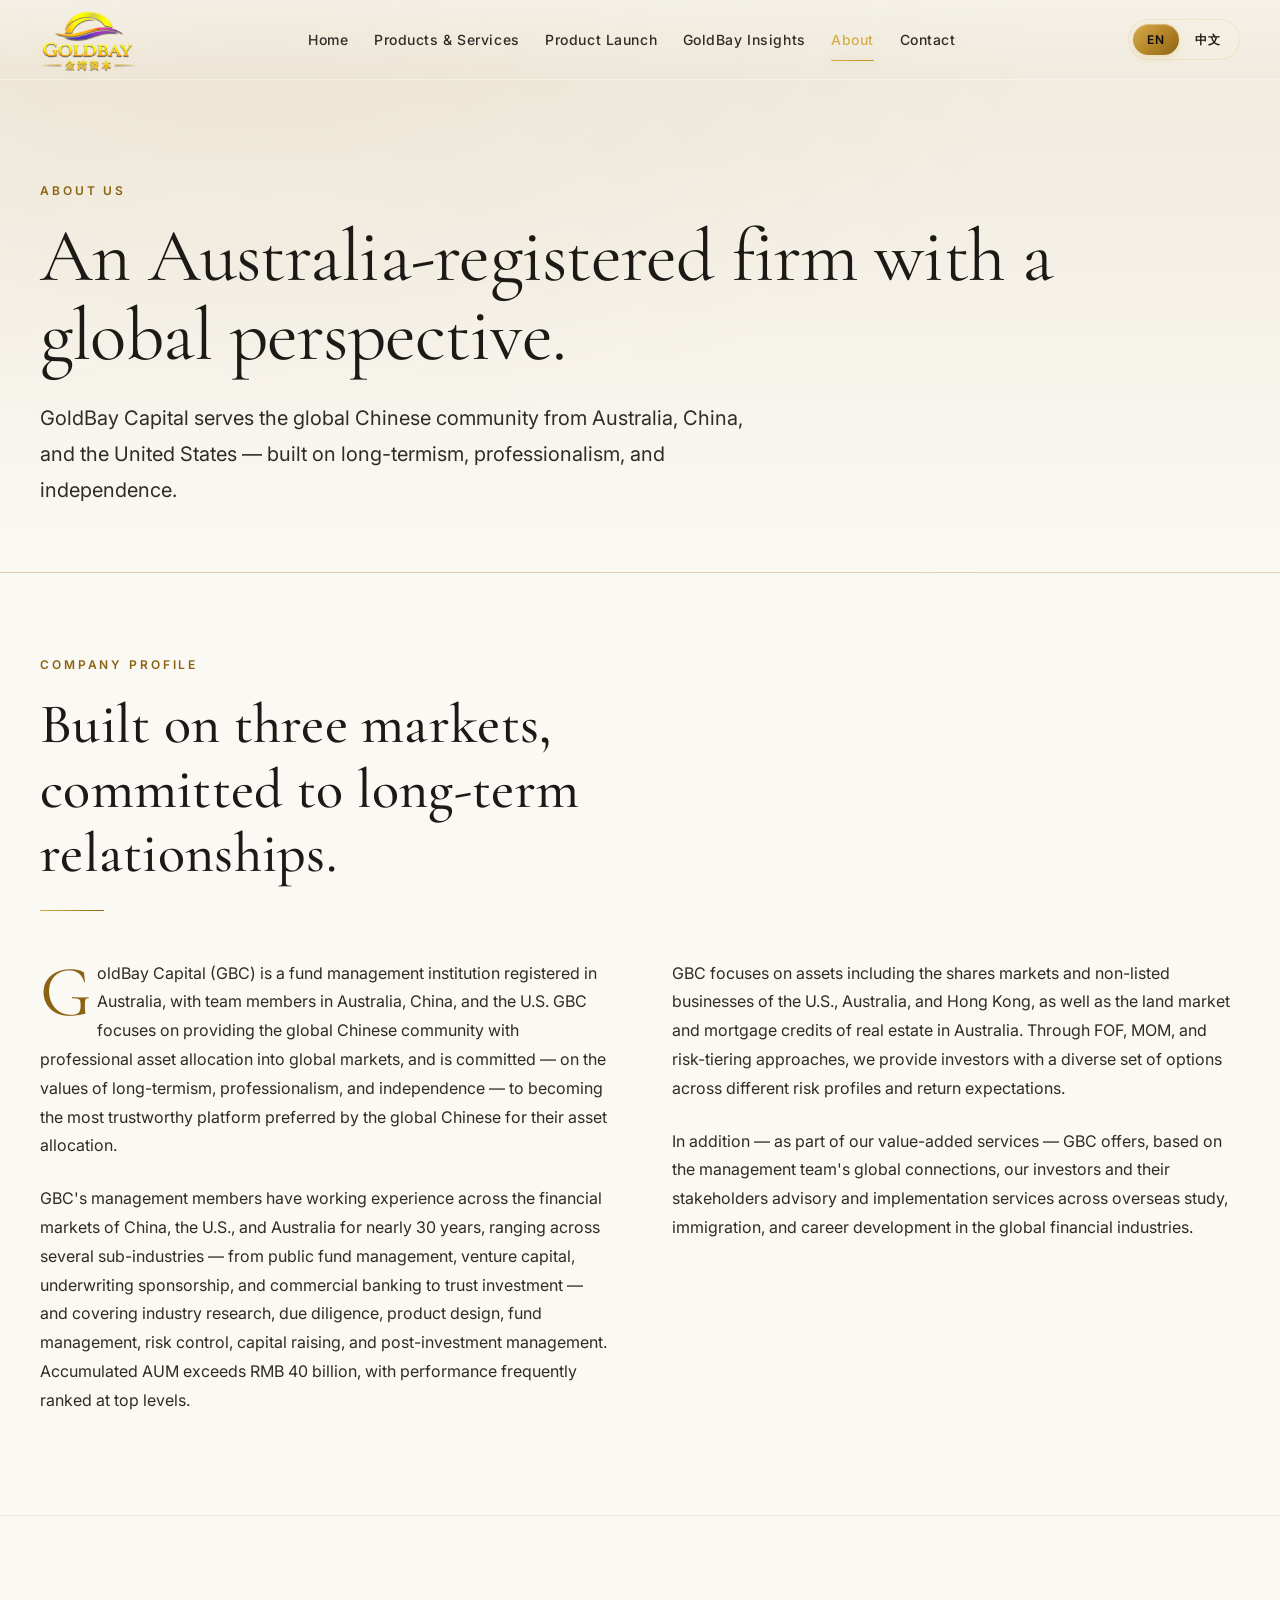
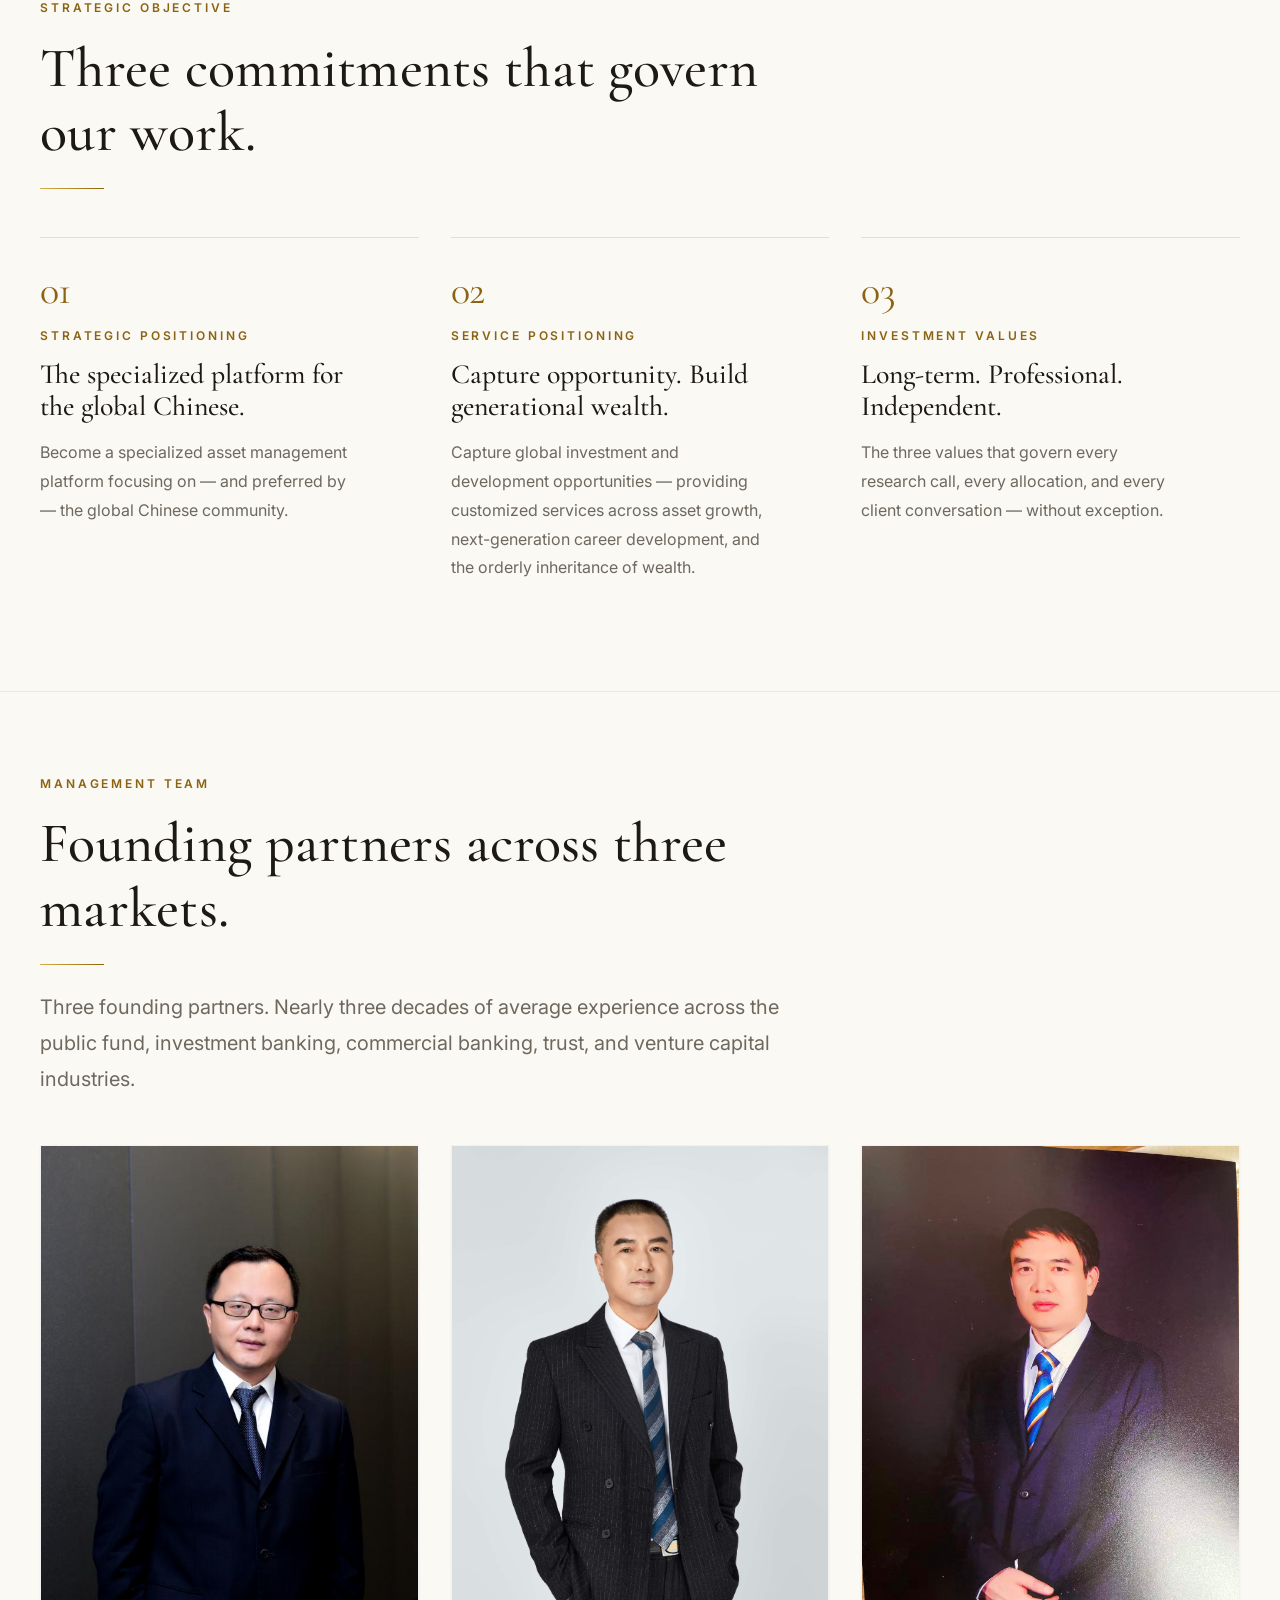
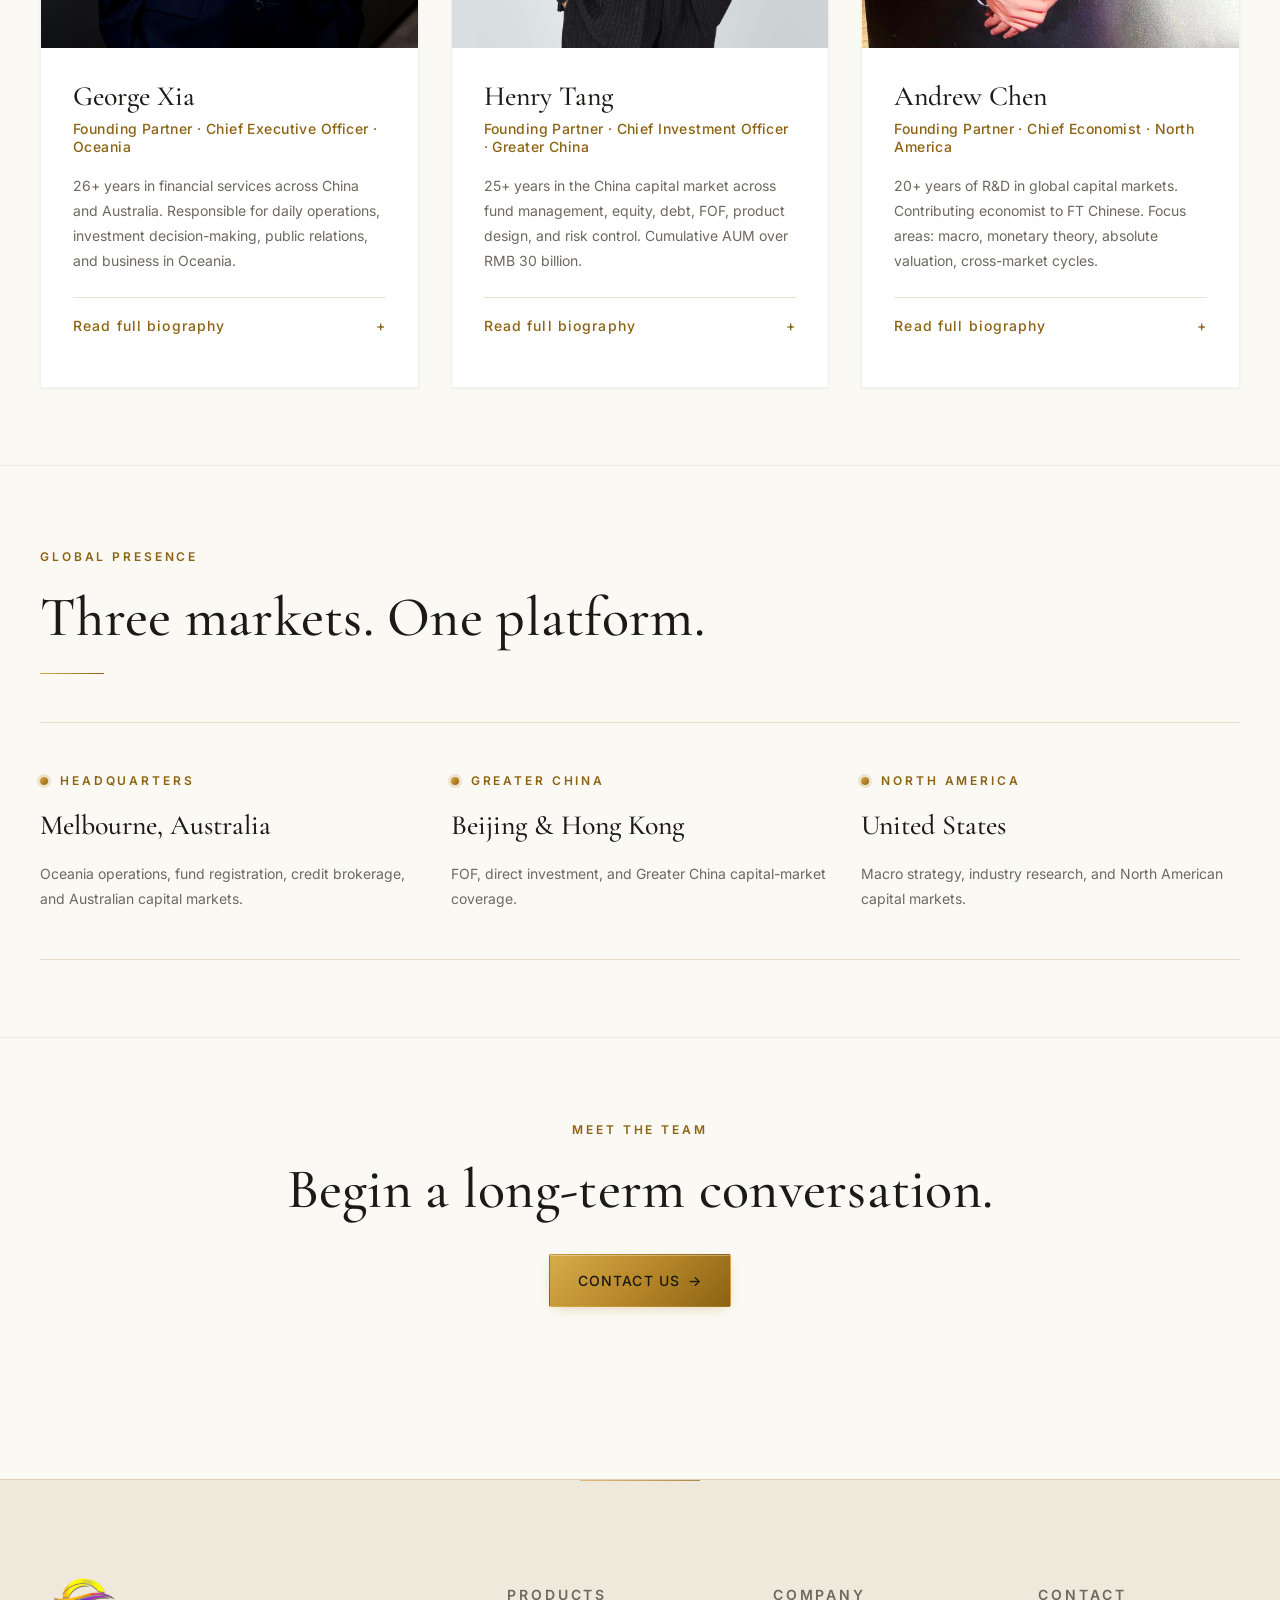
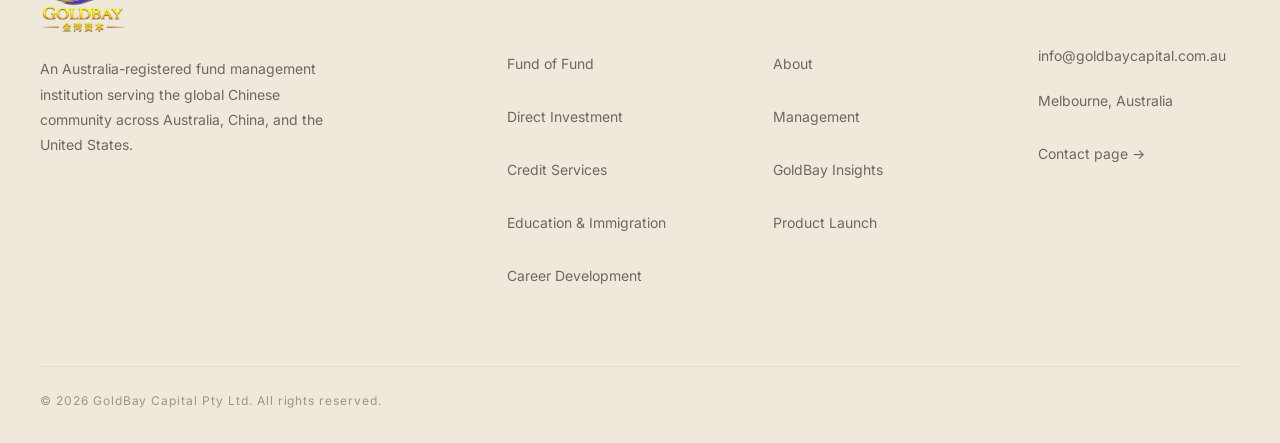
==== commit 7f9af325: "Prepare static site for Vercel deployment" ====
--- a/about.html
+++ b/about.html
@@ -6,7 +6,7 @@
 <title>About · GoldBay Capital · 金湾资本</title>
 <meta name="description" content="About GoldBay Capital — company profile, strategic vision, and the founding partners behind the firm.">
 <meta name="theme-color" content="#0A0E1A">
-<link rel="icon" href="assets/img/Logo.original.png">
+<link rel="icon" href="assets/img/Logo.png">
 <link rel="preconnect" href="https://fonts.googleapis.com">
 <link rel="preconnect" href="https://fonts.gstatic.com" crossorigin>
 <link rel="stylesheet" href="https://fonts.googleapis.com/css2?family=Cormorant+Garamond:wght@400;500;600&family=Inter:wght@400;500;600&family=Noto+Serif+SC:wght@400;500;600;700&display=swap">
@@ -21,7 +21,8 @@
 <header class="site-header" data-cms="header">
   <div class="header-inner">
     <a class="site-logo" href="index.html" aria-label="GoldBay Capital — Home">
-      <img src="assets/img/Logo.original.png" alt="GoldBay Capital">
+      <img class="logo-rest" src="assets/img/Logo.NoScroll.png" alt="GoldBay Capital">
+      <img class="logo-scrolled" src="assets/img/Logo.png" alt="" aria-hidden="true">
     </a>
     <nav class="primary-nav" aria-label="Primary">
       <a href="index.html"><span lang="en">Home</span><span lang="zh">首页</span></a>
@@ -342,7 +343,7 @@
   <div class="container">
     <div class="footer-grid">
       <div class="footer-brand">
-        <img src="assets/img/Logo.original.png" alt="GoldBay Capital">
+        <img src="assets/img/Logo.png" alt="GoldBay Capital">
         <p class="footer-tagline">
           <span lang="en">An Australia-registered fund management institution serving the global Chinese community across Australia, China, and the United States.</span>
           <span lang="zh">注册于澳大利亚，管理团队分布于澳洲、中国与美国的基金管理机构，专注服务全球华人。</span>
--- a/css/components.css
+++ b/css/components.css
@@ -8,19 +8,33 @@
   height: var(--header-h);
   display: flex;
   align-items: center;
-  background: linear-gradient(to bottom, rgba(251, 249, 244, 0.55), rgba(251, 249, 244, 0));
-  transition: background-color var(--transition-base), height var(--transition-base), border-color var(--transition-base), box-shadow var(--transition-base);
+  background: linear-gradient(
+    to bottom,
+    rgba(251, 249, 244, 0.55),
+    rgba(251, 249, 244, 0)
+  );
+  transition:
+    background-color var(--transition-base),
+    height var(--transition-base),
+    border-color var(--transition-base),
+    box-shadow var(--transition-base);
   border-bottom: 1px solid transparent;
 }
 
 .site-header.is-scrolled,
 .site-header.is-solid {
   height: var(--header-h-scrolled);
-  background: rgba(251, 249, 244, 0.88);
-  backdrop-filter: blur(16px) saturate(1.1);
-  -webkit-backdrop-filter: blur(16px) saturate(1.1);
-  border-bottom: var(--hairline);
-  box-shadow: 0 1px 0 rgba(28, 25, 22, 0.02), 0 8px 24px -16px rgba(28, 25, 22, 0.08);
+  background: linear-gradient(
+    180deg,
+    rgba(26, 21, 38, 0.92) 0%,
+    rgba(20, 16, 28, 0.92) 100%
+  );
+  backdrop-filter: blur(24px) saturate(1.4);
+  -webkit-backdrop-filter: blur(24px) saturate(1.4);
+  border-bottom: 1px solid rgba(168, 123, 30, 0.22);
+  box-shadow:
+    inset 0 1px 0 rgba(255, 255, 255, 0.04),
+    0 12px 36px -18px rgba(10, 8, 18, 0.55);
 }
 
 .header-inner {
@@ -45,11 +59,33 @@
   height: 62px;
   width: auto;
   image-rendering: auto;
-  filter: drop-shadow(0 1px 3px rgba(28, 25, 22, 0.08));
-  transition: height var(--transition-base), filter var(--transition-base);
-}
-
-.site-header.is-scrolled .site-logo img { height: 44px; }
+  filter: drop-shadow(0 1px 0px rgba(0, 0, 0, 0.6));
+  transition:
+    height var(--transition-base),
+    filter var(--transition-base);
+}
+.footer-brand img {
+  filter: drop-shadow(0 1px 0px rgba(0, 0, 0, 0.6));
+  transition:
+    height var(--transition-base),
+    filter var(--transition-base);
+}
+
+.site-header.is-scrolled .site-logo img {
+  height: 44px;
+}
+
+.site-logo .logo-scrolled {
+  display: none;
+}
+.site-header.is-scrolled .site-logo .logo-rest,
+.site-header.is-solid .site-logo .logo-rest {
+  display: none;
+}
+.site-header.is-scrolled .site-logo .logo-scrolled,
+.site-header.is-solid .site-logo .logo-scrolled {
+  display: inline-block;
+}
 
 .primary-nav {
   display: flex;
@@ -66,6 +102,9 @@
   padding: var(--space-2) 0;
   transition: color var(--transition-fast);
 }
+.is-scrolled .primary-nav a {
+  color: var(--ink-600);
+}
 
 html[data-lang="zh"] .primary-nav a {
   letter-spacing: 0.12em;
@@ -73,19 +112,21 @@
 }
 
 .primary-nav a::after {
-  content: '';
+  content: "";
   position: absolute;
   left: 0;
-  bottom: 0;
+  bottom: -2px;
   width: 0;
-  height: 1px;
-  background: var(--gold-400);
+  height: 1.5px;
+  background: linear-gradient(90deg, var(--gold-300), var(--gold-400));
+  border-radius: 2px;
+  box-shadow: 0 0 8px rgba(214, 172, 73, 0.5);
   transition: width var(--transition-base);
 }
 
 .primary-nav a:hover,
 .primary-nav a[aria-current="page"] {
-  color: var(--gold-600);
+  color: var(--gold-300);
 }
 
 .primary-nav a:hover::after,
@@ -103,13 +144,14 @@
 .lang-toggle {
   display: inline-flex;
   align-items: center;
-  padding: 6px;
-  border: var(--hairline);
+  padding: 4px;
+  border: 1px solid rgba(214, 172, 73, 0.18);
   border-radius: 999px;
   gap: 2px;
-  background: rgba(255, 255, 255, 0.6);
-  backdrop-filter: blur(8px);
-  -webkit-backdrop-filter: blur(8px);
+  background: rgba(255, 255, 255, 0.06);
+  backdrop-filter: blur(14px) saturate(1.3);
+  -webkit-backdrop-filter: blur(14px) saturate(1.3);
+  box-shadow: inset 0 1px 0 rgba(255, 255, 255, 0.08);
 }
 
 .lang-toggle button {
@@ -118,19 +160,26 @@
   font-weight: 600;
   padding: 6px 14px;
   border-radius: 999px;
-  color: var(--warm-grey);
-  transition: color var(--transition-fast), background-color var(--transition-fast);
+  transition:
+    color var(--transition-fast),
+    background-color var(--transition-fast),
+    box-shadow var(--transition-fast);
   text-transform: uppercase;
 }
-
+.is-scrolled .lang-toggle button {
+  color: var(--ink-600);
+}
 .lang-toggle button[aria-pressed="true"] {
   background: var(--gold-gradient);
-  color: var(--ink-deep);
-  box-shadow: 0 2px 8px -2px rgba(168, 123, 30, 0.35);
+  color: var(--ink-deeper);
+  box-shadow:
+    inset 0 1px 0 rgba(255, 255, 255, 0.35),
+    0 2px 10px -2px rgba(214, 172, 73, 0.45);
 }
 
 .lang-toggle button:not([aria-pressed="true"]):hover {
-  color: var(--ivory);
+  color: var(--ink-900);
+  background: rgba(255, 255, 255, 0.05);
 }
 
 /* Mobile menu */
@@ -146,28 +195,42 @@
 .menu-toggle span {
   width: 22px;
   height: 2px;
-  background: var(--ivory-dim);
+  background: rgba(251, 249, 244, 0.88);
   position: relative;
   transition: background var(--transition-fast);
 }
 
 .menu-toggle span::before,
 .menu-toggle span::after {
-  content: '';
+  content: "";
   position: absolute;
   left: 0;
   width: 22px;
   height: 2px;
-  background: var(--ivory-dim);
-  transition: transform var(--transition-base), top var(--transition-base);
-}
-
-.menu-toggle span::before { top: -7px; }
-.menu-toggle span::after  { top:  7px; }
-
-.menu-toggle[aria-expanded="true"] span { background: transparent; }
-.menu-toggle[aria-expanded="true"] span::before { top: 0; transform: rotate(45deg); }
-.menu-toggle[aria-expanded="true"] span::after  { top: 0; transform: rotate(-45deg); }
+  background: rgba(251, 249, 244, 0.88);
+  transition:
+    transform var(--transition-base),
+    top var(--transition-base);
+}
+
+.menu-toggle span::before {
+  top: -7px;
+}
+.menu-toggle span::after {
+  top: 7px;
+}
+
+.menu-toggle[aria-expanded="true"] span {
+  background: transparent;
+}
+.menu-toggle[aria-expanded="true"] span::before {
+  top: 0;
+  transform: rotate(45deg);
+}
+.menu-toggle[aria-expanded="true"] span::after {
+  top: 0;
+  transform: rotate(-45deg);
+}
 
 .mobile-nav {
   position: fixed;
@@ -205,8 +268,12 @@
 }
 
 @media (max-width: 900px) {
-  .primary-nav { display: none; }
-  .menu-toggle { display: inline-flex; }
+  .primary-nav {
+    display: none;
+  }
+  .menu-toggle {
+    display: inline-flex;
+  }
 }
 
 /* ================ BUTTONS ================ */
@@ -235,12 +302,16 @@
 .btn--gold {
   background: var(--gold-gradient);
   color: var(--ink-deep);
-  box-shadow: 0 1px 0 rgba(255, 255, 255, 0.35) inset, 0 4px 14px -6px rgba(168, 123, 30, 0.45);
+  box-shadow:
+    0 1px 0 rgba(255, 255, 255, 0.35) inset,
+    0 4px 14px -6px rgba(168, 123, 30, 0.45);
 }
 
 .btn--gold:hover {
   transform: translateY(-1px);
-  box-shadow: 0 1px 0 rgba(255, 255, 255, 0.4) inset, var(--shadow-gold);
+  box-shadow:
+    0 1px 0 rgba(255, 255, 255, 0.4) inset,
+    var(--shadow-gold);
   color: var(--ink-deeper);
 }
 
@@ -271,7 +342,11 @@
   padding: var(--space-6);
   border-radius: var(--radius-md);
   box-shadow: var(--shadow-sm);
-  transition: border-color var(--transition-base), transform var(--transition-base), background-color var(--transition-base), box-shadow var(--transition-base);
+  transition:
+    border-color var(--transition-base),
+    transform var(--transition-base),
+    background-color var(--transition-base),
+    box-shadow var(--transition-base);
   position: relative;
   overflow: hidden;
 }
@@ -283,7 +358,7 @@
 }
 
 .card::before {
-  content: '';
+  content: "";
   position: absolute;
   top: 0;
   left: 0;
@@ -335,7 +410,7 @@
 }
 
 .site-footer::before {
-  content: '';
+  content: "";
   position: absolute;
   top: 0;
   left: 50%;
--- a/css/pages.css
+++ b/css/pages.css
@@ -20,8 +20,13 @@
 .hero__scrim {
   position: absolute;
   inset: 0;
-  background:
-    linear-gradient(to bottom, rgba(251,249,244,0.32) 0%, rgba(251,249,244,0) 35%, rgba(251,249,244,0) 60%, rgba(251,249,244,0.7) 100%);
+  background: linear-gradient(
+    to bottom,
+    rgba(251, 249, 244, 0.32) 0%,
+    rgba(251, 249, 244, 0) 35%,
+    rgba(251, 249, 244, 0) 60%,
+    rgba(251, 249, 244, 0.7) 100%
+  );
   pointer-events: none;
 }
 
@@ -45,7 +50,12 @@
   letter-spacing: 0.02em;
   cursor: pointer;
   box-shadow: 0 4px 18px -8px rgba(28, 25, 22, 0.18);
-  transition: background 0.25s ease, border-color 0.25s ease, color 0.25s ease, opacity 0.3s ease, transform 0.3s ease;
+  transition:
+    background 0.25s ease,
+    border-color 0.25s ease,
+    color 0.25s ease,
+    opacity 0.3s ease,
+    transform 0.3s ease;
 }
 
 .hero__unmute:hover {
@@ -60,7 +70,9 @@
   transform: translate(-50%, -50%) scale(0.96);
 }
 
-.hero__unmute-icon { flex-shrink: 0; }
+.hero__unmute-icon {
+  flex-shrink: 0;
+}
 
 .hero__sound-toggle {
   position: absolute;
@@ -79,7 +91,10 @@
   color: var(--gold-600);
   cursor: pointer;
   box-shadow: 0 4px 14px -8px rgba(28, 25, 22, 0.15);
-  transition: background 0.25s ease, border-color 0.25s ease, color 0.25s ease;
+  transition:
+    background 0.25s ease,
+    border-color 0.25s ease,
+    color 0.25s ease;
 }
 
 .hero__sound-toggle:hover {
@@ -88,10 +103,18 @@
   color: var(--gold-500);
 }
 
-.hero__sound-icon { display: none; }
-.hero__sound-toggle[aria-pressed="false"] .hero__sound-icon--muted { display: block; }
-.hero__sound-toggle[aria-pressed="true"]  .hero__sound-icon--on    { display: block; }
-.hero__sound-toggle[aria-pressed="true"]  { color: var(--gold-500); }
+.hero__sound-icon {
+  display: none;
+}
+.hero__sound-toggle[aria-pressed="false"] .hero__sound-icon--muted {
+  display: block;
+}
+.hero__sound-toggle[aria-pressed="true"] .hero__sound-icon--on {
+  display: block;
+}
+.hero__sound-toggle[aria-pressed="true"] {
+  color: var(--gold-500);
+}
 
 .hero__scroll-hint {
   position: absolute;
@@ -116,7 +139,7 @@
 }
 
 .hero__scroll-hint::after {
-  content: '';
+  content: "";
   display: block;
   width: 1px;
   height: 44px;
@@ -125,16 +148,33 @@
 }
 
 @keyframes scrollPulse {
-  0%, 100% { transform: scaleY(0.4); transform-origin: top; opacity: 0.3; }
-  50%      { transform: scaleY(1);   transform-origin: top; opacity: 1; }
+  0%,
+  100% {
+    transform: scaleY(0.4);
+    transform-origin: top;
+    opacity: 0.3;
+  }
+  50% {
+    transform: scaleY(1);
+    transform-origin: top;
+    opacity: 1;
+  }
 }
 
 @media (max-width: 768px) {
-  .hero { min-height: 0; height: auto; aspect-ratio: 16 / 9; }
-  .hero__video { object-fit: contain; }
+  .hero {
+    min-height: 0;
+    height: auto;
+    aspect-ratio: 16 / 9;
+  }
+  .hero__video {
+    object-fit: contain;
+  }
   .hero__scroll-hint,
   .hero__unmute,
-  .hero__sound-toggle { display: none; }
+  .hero__sound-toggle {
+    display: none;
+  }
 }
 
 /* ================ PILLARS / STRATEGIC OBJECTIVE ================ */
@@ -144,7 +184,7 @@
   gap: var(--space-6);
   margin-top: var(--space-8);
   border: 1px solid rgba(28, 25, 22, 0.06);
-  background: linear-gradient(135deg, #FFFFFF 0%, var(--ink-700) 100%);
+  background: linear-gradient(135deg, #ffffff 0%, var(--ink-700) 100%);
   box-shadow: var(--shadow-md);
   overflow: hidden;
 }
@@ -157,11 +197,15 @@
 }
 
 .strategy-visual__photo::after {
-  content: '';
+  content: "";
   position: absolute;
   inset: 0;
   background:
-    linear-gradient(270deg, rgba(255, 255, 255, 0.05) 0%, rgba(255, 255, 255, 0) 60%),
+    linear-gradient(
+      270deg,
+      rgba(255, 255, 255, 0.05) 0%,
+      rgba(255, 255, 255, 0) 60%
+    ),
     linear-gradient(180deg, rgba(168, 123, 30, 0.04), transparent 50%);
   pointer-events: none;
 }
@@ -261,7 +305,9 @@
 }
 
 @media (max-width: 900px) {
-  .pillars { grid-template-columns: 1fr; }
+  .pillars {
+    grid-template-columns: 1fr;
+  }
 }
 
 .pillar {
@@ -361,18 +407,28 @@
     var(--ink-800);
 }
 
-.products-grid .card:nth-child(4) { grid-column: span 3; }
-.products-grid .card:nth-child(5) { grid-column: span 3; }
+.products-grid .card:nth-child(4) {
+  grid-column: span 3;
+}
+.products-grid .card:nth-child(5) {
+  grid-column: span 3;
+}
 
 @media (max-width: 900px) {
-  .products-grid { grid-template-columns: 1fr 1fr; }
+  .products-grid {
+    grid-template-columns: 1fr 1fr;
+  }
   .products-grid .card,
   .products-grid .card:nth-child(4),
-  .products-grid .card:nth-child(5) { grid-column: span 1; }
+  .products-grid .card:nth-child(5) {
+    grid-column: span 1;
+  }
 }
 
 @media (max-width: 560px) {
-  .products-grid { grid-template-columns: 1fr; }
+  .products-grid {
+    grid-template-columns: 1fr;
+  }
 
   .pillar,
   .products-grid .card,
@@ -394,7 +450,7 @@
 }
 
 .card-link::after {
-  content: '→';
+  content: "→";
   transition: transform var(--transition-base);
 }
 
@@ -420,7 +476,11 @@
 .stats-band {
   position: relative;
   background:
-    linear-gradient(90deg, rgba(251, 249, 244, 0.92), rgba(251, 249, 244, 0.82)),
+    linear-gradient(
+      90deg,
+      rgba(251, 249, 244, 0.92),
+      rgba(251, 249, 244, 0.82)
+    ),
     url("../assets/img/bay.png") center / cover no-repeat,
     var(--ink-950);
   padding: var(--space-8) 0;
@@ -431,7 +491,7 @@
 }
 
 .stats-band::before {
-  content: '';
+  content: "";
   position: absolute;
   inset: 0;
   background:
@@ -452,7 +512,10 @@
 }
 
 @media (max-width: 768px) {
-  .stats-grid { grid-template-columns: 1fr; gap: var(--space-7); }
+  .stats-grid {
+    grid-template-columns: 1fr;
+    gap: var(--space-7);
+  }
 }
 
 .stat {
@@ -491,7 +554,9 @@
   text-transform: uppercase;
 }
 
-html[data-lang="zh"] .stat__sublabel { text-transform: none; }
+html[data-lang="zh"] .stat__sublabel {
+  text-transform: none;
+}
 
 /* ================ INSIGHTS TEASER ================ */
 .insights-teaser {
@@ -502,7 +567,9 @@
 }
 
 @media (max-width: 900px) {
-  .insights-teaser { grid-template-columns: 1fr; }
+  .insights-teaser {
+    grid-template-columns: 1fr;
+  }
 }
 
 .insight-card {
@@ -516,16 +583,26 @@
   flex-direction: column;
   justify-content: space-between;
   box-shadow: var(--shadow-sm);
-  transition: border-color var(--transition-base), background-color var(--transition-base), box-shadow var(--transition-base), transform var(--transition-base);
+  transition:
+    border-color var(--transition-base),
+    background-color var(--transition-base),
+    box-shadow var(--transition-base),
+    transform var(--transition-base);
   overflow: hidden;
 }
 
 .insight-card::before {
-  content: '';
+  content: "";
   position: absolute;
   inset: 0;
   background:
-    linear-gradient(180deg, rgba(20, 18, 15, 0.18) 0%, rgba(20, 18, 15, 0.05) 28%, rgba(20, 18, 15, 0.58) 72%, rgba(20, 18, 15, 0.84) 100%),
+    linear-gradient(
+      180deg,
+      rgba(20, 18, 15, 0.18) 0%,
+      rgba(20, 18, 15, 0.05) 28%,
+      rgba(20, 18, 15, 0.58) 72%,
+      rgba(20, 18, 15, 0.84) 100%
+    ),
     linear-gradient(145deg, rgba(168, 123, 30, 0.22), transparent 48%);
   opacity: 1;
   transition: opacity var(--transition-base);
@@ -584,7 +661,9 @@
   height: 100%;
   display: block;
   object-fit: cover;
-  transition: transform var(--transition-base), filter var(--transition-base);
+  transition:
+    transform var(--transition-base),
+    filter var(--transition-base);
   filter: saturate(0.88) contrast(0.98) brightness(0.84);
 }
 
@@ -617,7 +696,7 @@
 }
 
 .cta-band .section-title {
-  max-width: 900px;
+  /* max-width: 900px; */
   margin-inline: auto;
 }
 
@@ -653,7 +732,10 @@
 }
 
 @media (max-width: 900px) {
-  .service { grid-template-columns: 1fr; gap: var(--space-6); }
+  .service {
+    grid-template-columns: 1fr;
+    gap: var(--space-6);
+  }
 }
 
 .service__index {
@@ -759,7 +841,9 @@
   scrollbar-width: none;
 }
 
-.anchor-nav__inner::-webkit-scrollbar { display: none; }
+.anchor-nav__inner::-webkit-scrollbar {
+  display: none;
+}
 
 .anchor-nav a {
   font-size: var(--fs-micro);
@@ -769,7 +853,9 @@
   white-space: nowrap;
   padding: var(--space-2) 0;
   border-bottom: 1px solid transparent;
-  transition: color var(--transition-fast), border-color var(--transition-fast);
+  transition:
+    color var(--transition-fast),
+    border-color var(--transition-fast);
 }
 
 html[data-lang="zh"] .anchor-nav a {
@@ -791,8 +877,16 @@
   margin-top: var(--space-7);
 }
 
-@media (max-width: 900px) { .placeholder-grid { grid-template-columns: 1fr 1fr; } }
-@media (max-width: 560px) { .placeholder-grid { grid-template-columns: 1fr; } }
+@media (max-width: 900px) {
+  .placeholder-grid {
+    grid-template-columns: 1fr 1fr;
+  }
+}
+@media (max-width: 560px) {
+  .placeholder-grid {
+    grid-template-columns: 1fr;
+  }
+}
 
 .placeholder-card {
   position: relative;
@@ -808,7 +902,7 @@
 }
 
 .placeholder-card::before {
-  content: '';
+  content: "";
   position: absolute;
   top: var(--space-4);
   right: var(--space-4);
@@ -819,7 +913,7 @@
 }
 
 .placeholder-card::after {
-  content: '';
+  content: "";
   position: absolute;
   bottom: var(--space-4);
   left: var(--space-4);
@@ -879,13 +973,23 @@
 }
 
 @media (max-width: 900px) {
-  .insights-grid { grid-template-columns: 1fr 1fr; }
-  .insights-grid .placeholder-card:first-child { grid-column: span 2; grid-row: span 1; min-height: 320px; }
+  .insights-grid {
+    grid-template-columns: 1fr 1fr;
+  }
+  .insights-grid .placeholder-card:first-child {
+    grid-column: span 2;
+    grid-row: span 1;
+    min-height: 320px;
+  }
 }
 
 @media (max-width: 560px) {
-  .insights-grid { grid-template-columns: 1fr; }
-  .insights-grid .placeholder-card:first-child { grid-column: span 1; }
+  .insights-grid {
+    grid-template-columns: 1fr;
+  }
+  .insights-grid .placeholder-card:first-child {
+    grid-column: span 1;
+  }
 }
 
 /* filter chips */
@@ -908,20 +1012,35 @@
   cursor: pointer;
 }
 
-.chip:hover { color: var(--gold-600); border-color: var(--gold-500); background: #FFFFFF; }
-.chip.is-active { background: var(--gold-gradient); color: var(--ink-deep); border-color: transparent; box-shadow: 0 2px 8px -2px rgba(168, 123, 30, 0.35); }
+.chip:hover {
+  color: var(--gold-600);
+  border-color: var(--gold-500);
+  background: #ffffff;
+}
+.chip.is-active {
+  background: var(--gold-gradient);
+  color: var(--ink-deep);
+  border-color: transparent;
+  box-shadow: 0 2px 8px -2px rgba(168, 123, 30, 0.35);
+}
 
 /* ================ PAGE HEADER ================ */
 .page-header {
   padding-top: calc(var(--header-h) + var(--space-9));
   padding-bottom: var(--space-8);
   background:
-    radial-gradient(ellipse at 20% 0%, rgba(168, 123, 30, 0.06), transparent 55%),
+    radial-gradient(
+      ellipse at 20% 0%,
+      rgba(168, 123, 30, 0.06),
+      transparent 55%
+    ),
     linear-gradient(180deg, var(--ink-950) 0%, var(--ink-900) 100%);
   border-bottom: var(--hairline);
 }
 
-.page-header .eyebrow { color: var(--gold-600); }
+.page-header .eyebrow {
+  color: var(--gold-600);
+}
 
 .page-header__title {
   font-family: var(--font-serif-en);
@@ -956,7 +1075,9 @@
 }
 
 @media (max-width: 900px) {
-  .profile-prose { grid-template-columns: 1fr; }
+  .profile-prose {
+    grid-template-columns: 1fr;
+  }
 }
 
 .profile-prose p {
@@ -966,7 +1087,9 @@
   font-size: var(--fs-body);
 }
 
-html[data-lang="zh"] .profile-prose p { line-height: 1.9; }
+html[data-lang="zh"] .profile-prose p {
+  line-height: 1.9;
+}
 
 .profile-prose > div:first-child p:first-child::first-letter {
   font-family: var(--font-serif-en);
@@ -979,7 +1102,10 @@
   font-weight: 400;
 }
 
-html[data-lang="zh"] .profile-prose > div:first-child p:first-child::first-letter {
+html[data-lang="zh"]
+  .profile-prose
+  > div:first-child
+  p:first-child::first-letter {
   font-family: var(--font-serif-zh);
   font-weight: 700;
 }
@@ -991,15 +1117,26 @@
   margin-top: var(--space-7);
 }
 
-@media (max-width: 900px) { .team-grid { grid-template-columns: 1fr 1fr; } }
-@media (max-width: 560px) { .team-grid { grid-template-columns: 1fr; } }
+@media (max-width: 900px) {
+  .team-grid {
+    grid-template-columns: 1fr 1fr;
+  }
+}
+@media (max-width: 560px) {
+  .team-grid {
+    grid-template-columns: 1fr;
+  }
+}
 
 .team-card {
   background: var(--ink-800);
   border: 1px solid rgba(28, 25, 22, 0.06);
   overflow: hidden;
   box-shadow: var(--shadow-sm);
-  transition: border-color var(--transition-base), transform var(--transition-base), box-shadow var(--transition-base);
+  transition:
+    border-color var(--transition-base),
+    transform var(--transition-base),
+    box-shadow var(--transition-base);
   display: flex;
   flex-direction: column;
 }
@@ -1087,13 +1224,17 @@
   transition: max-height var(--transition-slow);
 }
 
-.team-card__full p + p { margin-top: var(--space-3); }
+.team-card__full p + p {
+  margin-top: var(--space-3);
+}
 
 .team-card.is-open .team-card__full {
   max-height: 2400px;
 }
 
-.team-card.is-open .team-card__toggle-icon { transform: rotate(45deg); }
+.team-card.is-open .team-card__toggle-icon {
+  transform: rotate(45deg);
+}
 
 .team-card__toggle-icon {
   transition: transform var(--transition-base);
@@ -1112,7 +1253,11 @@
   border-bottom: var(--hairline);
 }
 
-@media (max-width: 768px) { .presence { grid-template-columns: 1fr; } }
+@media (max-width: 768px) {
+  .presence {
+    grid-template-columns: 1fr;
+  }
+}
 
 .presence__item {
   display: flex;
@@ -1137,7 +1282,7 @@
 }
 
 .presence__marker::before {
-  content: '';
+  content: "";
   width: 8px;
   height: 8px;
   border-radius: 50%;
@@ -1152,7 +1297,10 @@
   font-weight: 500;
 }
 
-html[data-lang="zh"] .presence__region { font-family: var(--font-serif-zh); font-weight: 600; }
+html[data-lang="zh"] .presence__region {
+  font-family: var(--font-serif-zh);
+  font-weight: 600;
+}
 
 .presence__scope {
   color: var(--warm-grey);
@@ -1169,7 +1317,12 @@
   align-items: start;
 }
 
-@media (max-width: 900px) { .contact-grid { grid-template-columns: 1fr; gap: var(--space-7); } }
+@media (max-width: 900px) {
+  .contact-grid {
+    grid-template-columns: 1fr;
+    gap: var(--space-7);
+  }
+}
 
 .contact-email-link {
   display: block;
@@ -1186,7 +1339,7 @@
 }
 
 .contact-email-link::after {
-  content: '';
+  content: "";
   position: absolute;
   bottom: 0;
   left: 0;
@@ -1200,7 +1353,9 @@
   color: var(--gold-600);
 }
 
-.contact-email-link:hover::after { width: 120px; }
+.contact-email-link:hover::after {
+  width: 120px;
+}
 
 .contact-meta {
   margin-top: var(--space-6);
@@ -1218,7 +1373,10 @@
   font-weight: 600;
 }
 
-html[data-lang="zh"] .contact-meta dt { letter-spacing: var(--tracking-wider); text-transform: none; }
+html[data-lang="zh"] .contact-meta dt {
+  letter-spacing: var(--tracking-wider);
+  text-transform: none;
+}
 
 .contact-meta dd {
   margin: var(--space-2) 0 0;
@@ -1230,7 +1388,11 @@
   position: relative;
   aspect-ratio: 4 / 3;
   background:
-    radial-gradient(ellipse at 30% 30%, rgba(168, 123, 30, 0.05), transparent 60%),
+    radial-gradient(
+      ellipse at 30% 30%,
+      rgba(168, 123, 30, 0.05),
+      transparent 60%
+    ),
     var(--ink-800);
   border: var(--hairline);
   border-radius: var(--radius-md);
